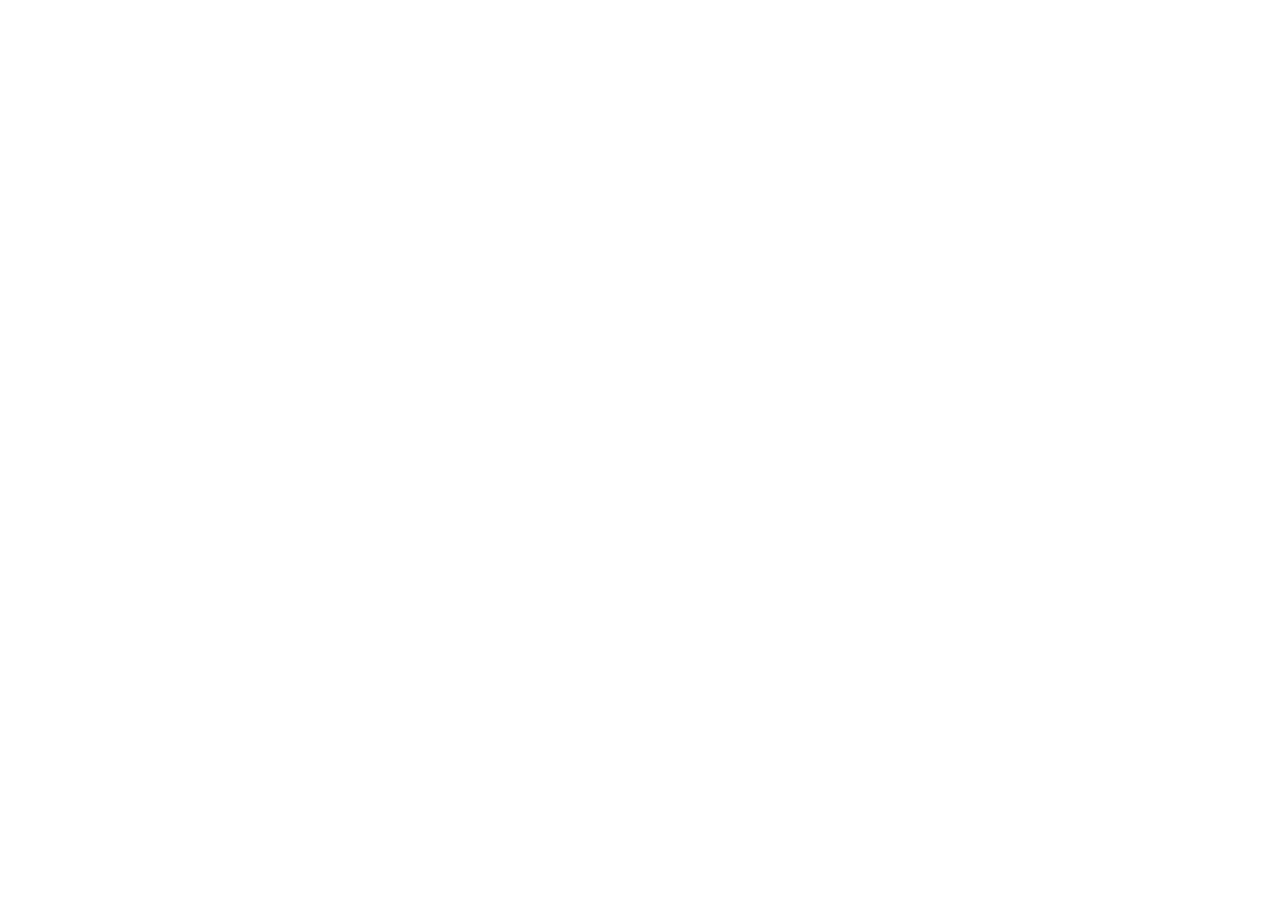
==== index.html @ 4c036886 "Initial commit: Website Jualan Makanan WarungKita" ====
<!DOCTYPE html>
<html lang="id">

<head>
  <meta charset="UTF-8" />
  <meta name="viewport" content="width=device-width, initial-scale=1.0" />
  <link rel="icon" href="https://public-frontend-cos.metadl.com/mgx/img/favicon_atoms.ico" type="image/x-icon">
  <title>WarungKita - Makanan Indonesia Lezat</title>
  <meta name="description" content="WarungKita menyajikan makanan Indonesia lezat dengan cita rasa autentik. Pesan online sekarang!" />
  <meta name="author" content="WarungKita" />
  <meta name="keywords" content="makanan indonesia, nasi goreng, mie goreng, warung makan, pesan makanan online" />

  <meta property="og:title" content="WarungKita - Makanan Indonesia Lezat" />
  <meta property="og:description" content="Menyajikan makanan Indonesia lezat dengan cita rasa autentik" />
  <meta property="og:type" content="website" />

  <link rel="preconnect" href="https://fonts.googleapis.com">
  <link rel="preconnect" href="https://fonts.gstatic.com" crossorigin>
  <link href="https://fonts.googleapis.com/css2?family=Poppins:wght@400;500;600;700&family=Inter:wght@400;500&display=swap" rel="stylesheet">
</head>

<body>
  <div id="root"></div>
  <script type="module" src="/src/main.tsx"></script>
</body>

</html>
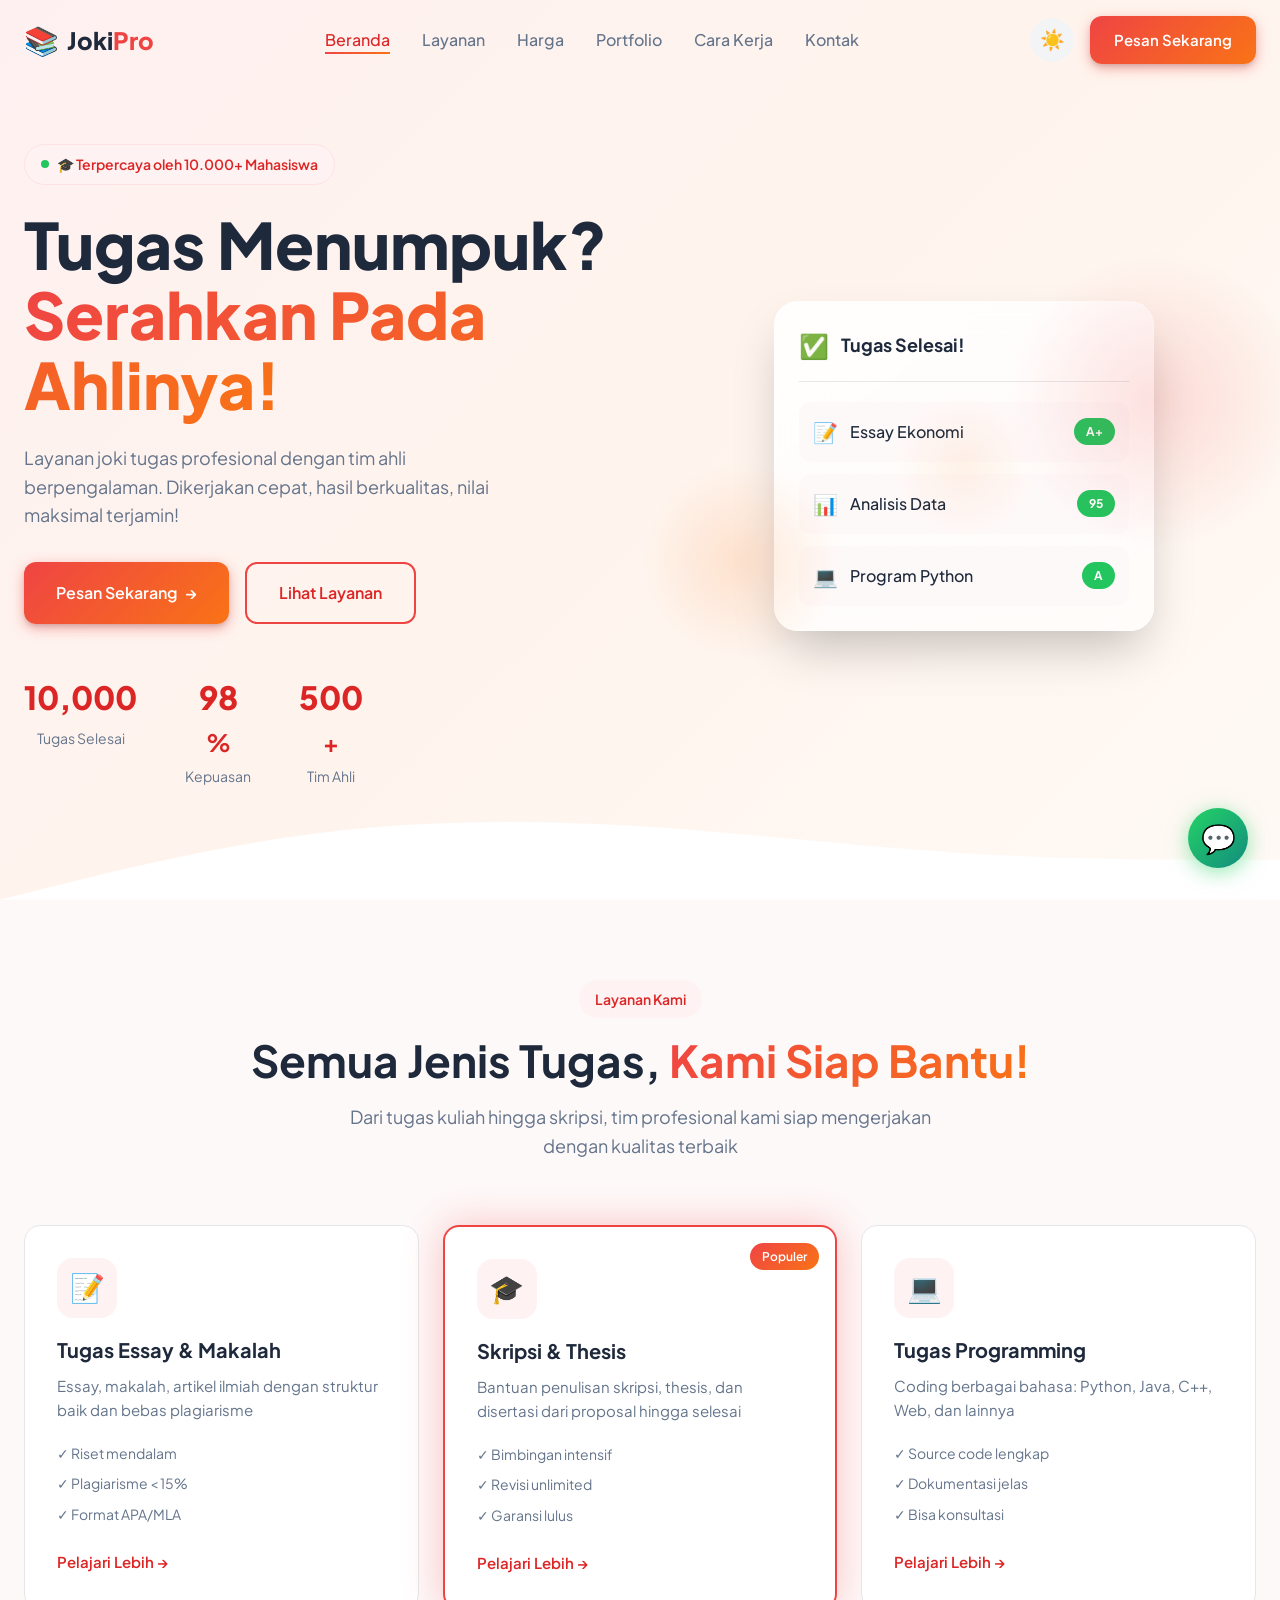
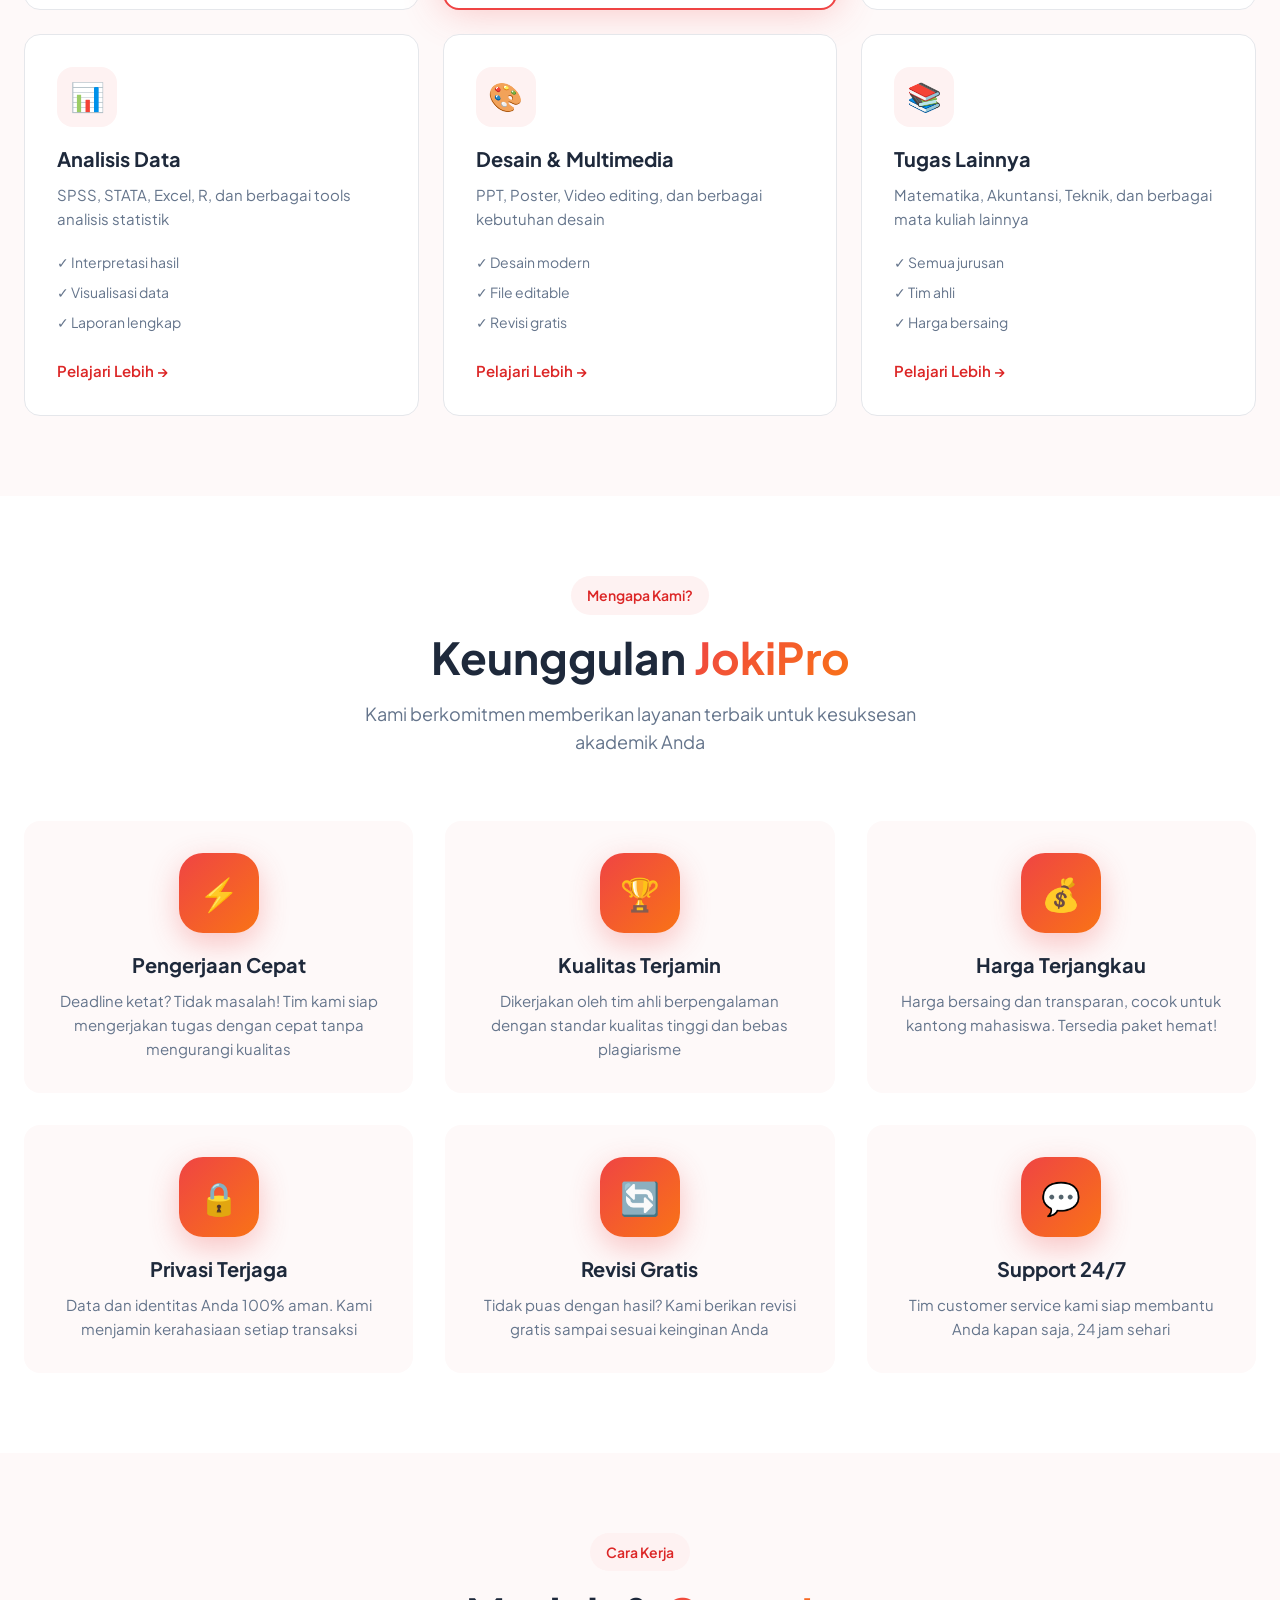
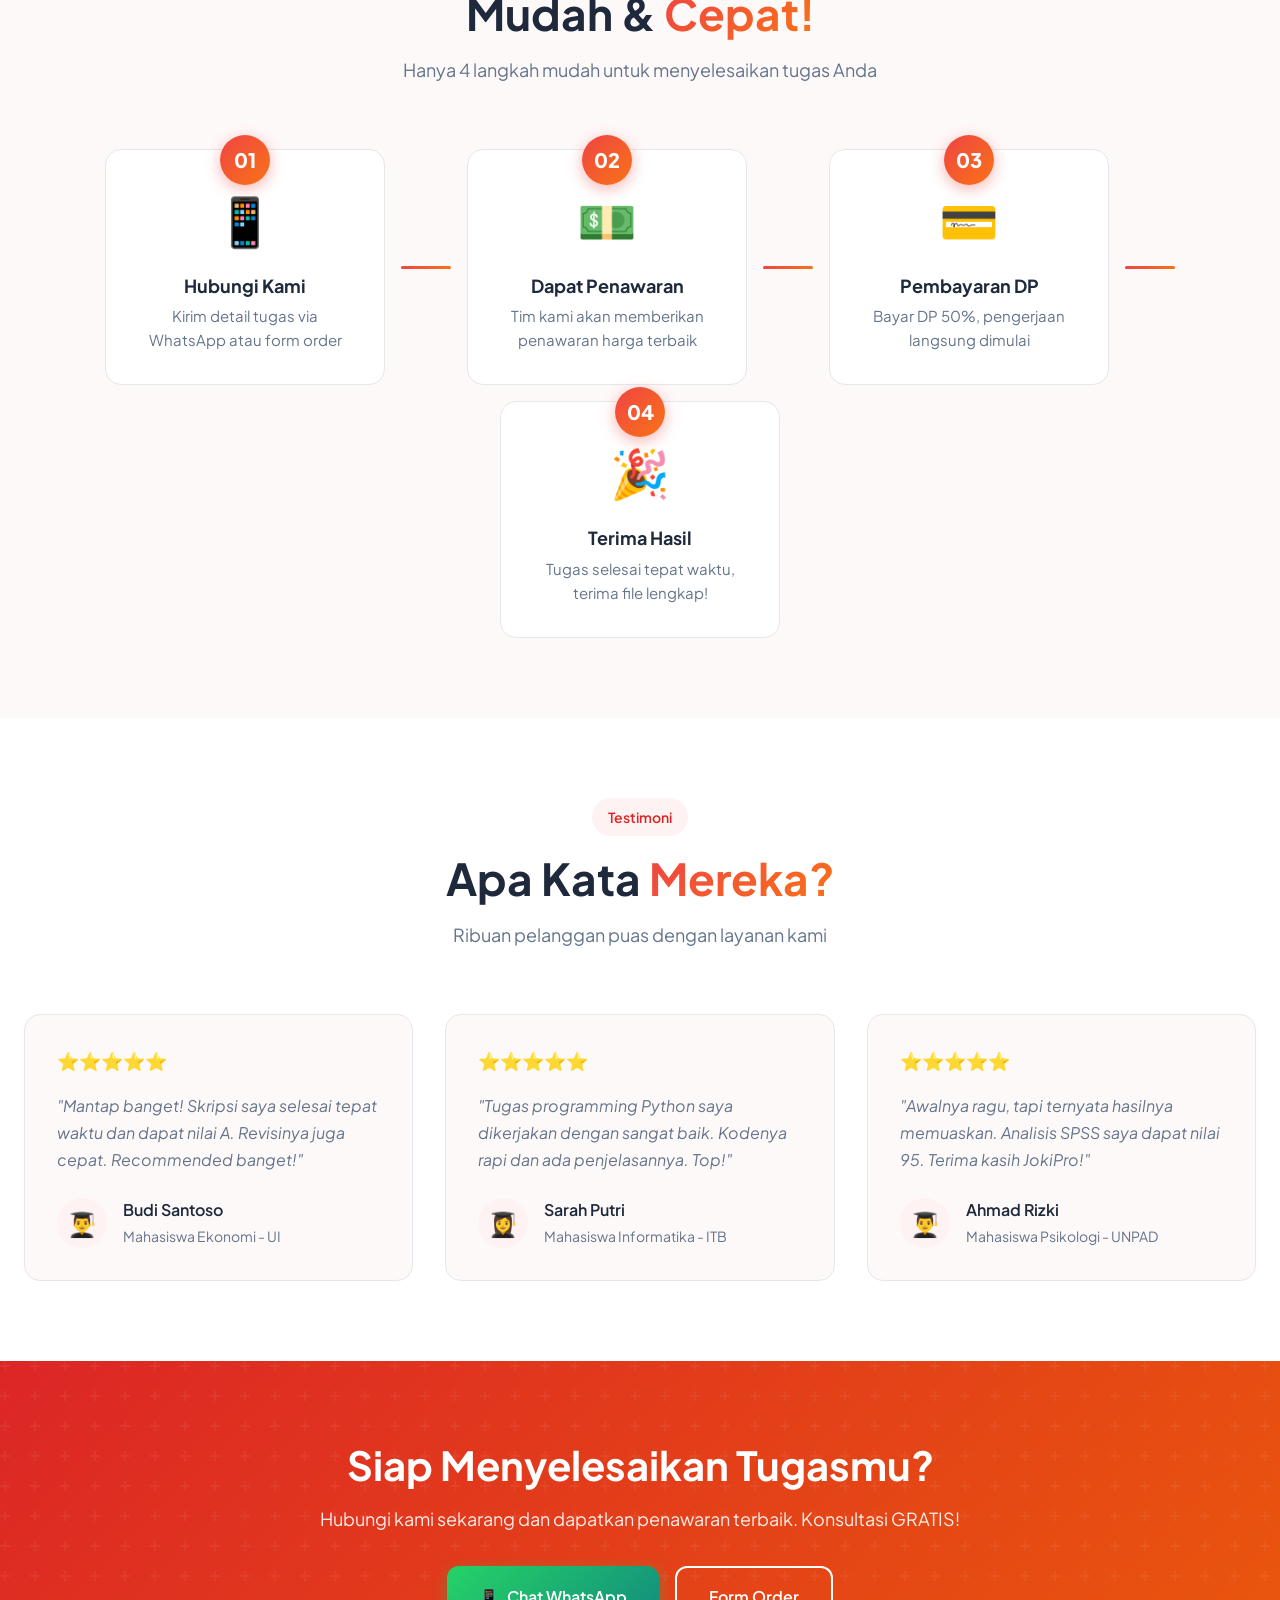
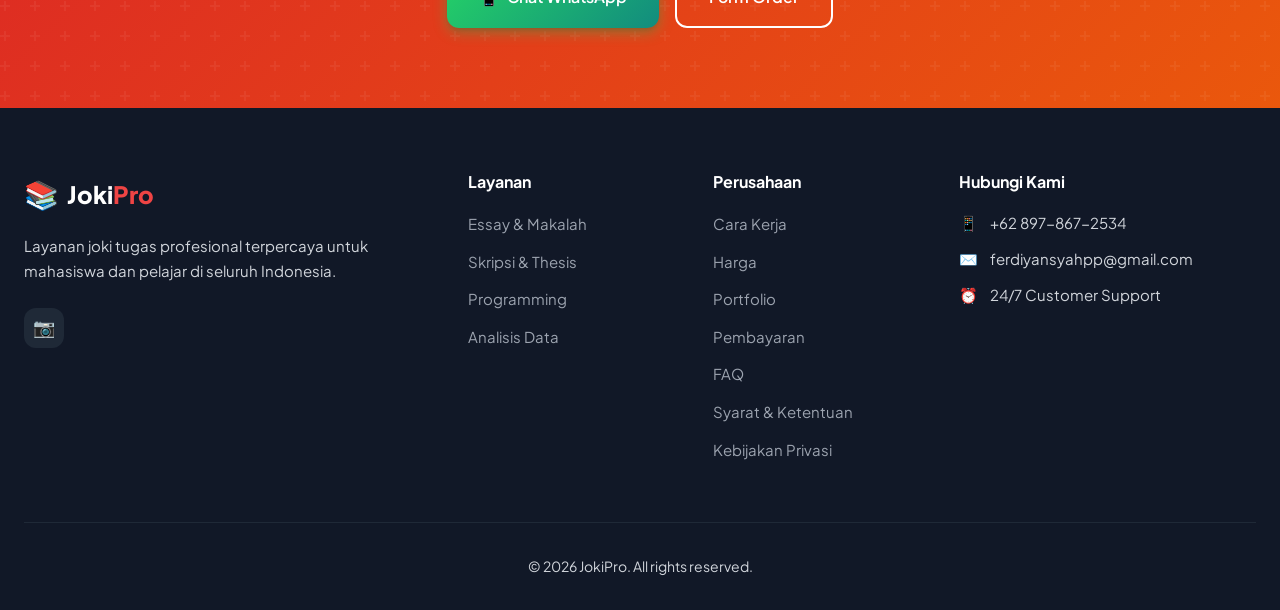
==== commit 9926b141: "fix: perbaikan CSS, portfolio HD, aksesibilitas, SEO, dan konsistensi navbar" ====
--- a/index.html
+++ b/index.html
@@ -2,26 +2,476 @@
 <html lang="id">
 
 <head>
-  <meta charset="UTF-8" />
-  <meta name="viewport" content="width=device-width, initial-scale=1.0" />
-  <link rel="icon" href="https://public-frontend-cos.metadl.com/mgx/img/favicon_atoms.ico" type="image/x-icon">
-  <title>WarungKita - Makanan Indonesia Lezat</title>
-  <meta name="description" content="WarungKita menyajikan makanan Indonesia lezat dengan cita rasa autentik. Pesan online sekarang!" />
-  <meta name="author" content="WarungKita" />
-  <meta name="keywords" content="makanan indonesia, nasi goreng, mie goreng, warung makan, pesan makanan online" />
-
-  <meta property="og:title" content="WarungKita - Makanan Indonesia Lezat" />
-  <meta property="og:description" content="Menyajikan makanan Indonesia lezat dengan cita rasa autentik" />
-  <meta property="og:type" content="website" />
-
-  <link rel="preconnect" href="https://fonts.googleapis.com">
-  <link rel="preconnect" href="https://fonts.gstatic.com" crossorigin>
-  <link href="https://fonts.googleapis.com/css2?family=Poppins:wght@400;500;600;700&family=Inter:wght@400;500&display=swap" rel="stylesheet">
+    <meta charset="UTF-8">
+    <meta name="viewport" content="width=device-width, initial-scale=1.0">
+    <meta name="description"
+        content="JokiPro - Layanan Joki Tugas Profesional untuk Mahasiswa dan Pelajar. Tugas Selesai, Nilai Maksimal!">
+    <meta name="keywords" content="joki tugas, jasa tugas, bantuan tugas, tugas kuliah, tugas sekolah">
+    <meta property="og:type" content="website">
+    <meta property="og:title" content="JokiPro - Jasa Joki Tugas Profesional #1 Indonesia">
+    <meta property="og:description" content="JokiPro - Layanan Joki Tugas Profesional untuk Mahasiswa dan Pelajar. Tugas Selesai, Nilai Maksimal!">
+    <meta property="og:image" content="assets/og-image.png">
+    <meta property="og:url" content="index.html">
+    <meta name="twitter:card" content="summary_large_image">
+    <meta name="twitter:title" content="JokiPro - Jasa Joki Tugas Profesional #1 Indonesia">
+    <meta name="twitter:description" content="JokiPro - Layanan Joki Tugas Profesional untuk Mahasiswa dan Pelajar. Tugas Selesai, Nilai Maksimal!">
+    <meta name="twitter:image" content="assets/og-image.png">
+    <title>JokiPro - Jasa Joki Tugas Profesional #1 Indonesia</title>
+    <link rel="icon" type="image/svg+xml" href="assets/favicon.svg">
+    <link rel="preconnect" href="https://fonts.googleapis.com">
+    <link rel="preconnect" href="https://fonts.gstatic.com" crossorigin>
+    <link href="https://fonts.googleapis.com/css2?family=Plus+Jakarta+Sans:wght@300;400;500;600;700;800&display=swap"
+        rel="stylesheet">
+    <link rel="stylesheet" href="css/style.css">
+    <link rel="stylesheet" href="css/additional.css">
 </head>
 
 <body>
-  <div id="root"></div>
-  <script type="module" src="/src/main.tsx"></script>
+    <a href="#main-content" class="skip-to-content">Langsung ke konten utama</a>
+
+    <!-- Navbar -->
+    <nav class="navbar" id="navbar">
+        <div class="container">
+            <a href="index.html" class="logo">
+                <span class="logo-icon">📚</span>
+                <span class="logo-text">Joki<span class="highlight">Pro</span></span>
+            </a>
+            <ul class="nav-links" id="navLinks">
+                <li><a href="index.html" class="active">Beranda</a></li>
+                <li><a href="layanan.html">Layanan</a></li>
+                <li><a href="harga.html">Harga</a></li>
+                <li><a href="portfolio.html">Portfolio</a></li>
+                <li><a href="cara-kerja.html">Cara Kerja</a></li>
+                <li><a href="kontak.html">Kontak</a></li>
+            </ul>
+            <div class="nav-actions">
+                <button class="theme-toggle" id="themeToggle" aria-label="Toggle Theme">
+                    <span class="sun-icon">☀️</span>
+                    <span class="moon-icon">🌙</span>
+                </button>
+                <a href="kontak.html" class="btn btn-primary">Pesan Sekarang</a>
+                <button class="hamburger" id="hamburger" aria-label="Menu">
+                    <span></span>
+                    <span></span>
+                    <span></span>
+                </button>
+            </div>
+        </div>
+    </nav>
+
+    <!-- Hero Section -->
+    <section class="hero" id="main-content">
+        <div class="hero-bg">
+            <div class="hero-gradient"></div>
+        </div>
+        <div class="container">
+            <div class="hero-content">
+                <div class="hero-badge">
+                    <span class="pulse"></span>
+                    🎓 Terpercaya oleh 10.000+ Mahasiswa
+                </div>
+                <h1 class="hero-title">
+                    Tugas Menumpuk?<br>
+                    <span class="gradient-text">Serahkan Pada Ahlinya!</span>
+                </h1>
+                <p class="hero-subtitle">
+                    Layanan joki tugas profesional dengan tim ahli berpengalaman.
+                    Dikerjakan cepat, hasil berkualitas, nilai maksimal terjamin!
+                </p>
+                <div class="hero-cta">
+                    <a href="kontak.html" class="btn btn-primary btn-lg">
+                        <span>Pesan Sekarang</span>
+                        <span class="btn-arrow">→</span>
+                    </a>
+                    <a href="layanan.html" class="btn btn-outline btn-lg">
+                        Lihat Layanan
+                    </a>
+                </div>
+                <div class="hero-stats">
+                    <div class="stat-item">
+                        <span class="stat-number" data-count="10000">0</span>
+                        <span class="stat-label">Tugas Selesai</span>
+                    </div>
+                    <div class="stat-item">
+                        <span class="stat-number" data-count="98">0</span>
+                        <span class="stat-suffix">%</span>
+                        <span class="stat-label">Kepuasan</span>
+                    </div>
+                    <div class="stat-item">
+                        <span class="stat-number" data-count="500">0</span>
+                        <span class="stat-suffix">+</span>
+                        <span class="stat-label">Tim Ahli</span>
+                    </div>
+                </div>
+            </div>
+            <div class="hero-image">
+                <div class="hero-card floating">
+                    <div class="card-header">
+                        <span class="card-icon">✅</span>
+                        <span class="card-title">Tugas Selesai!</span>
+                    </div>
+                    <div class="card-body">
+                        <div class="card-item">
+                            <span class="item-icon">📝</span>
+                            <span class="item-text">Essay Ekonomi</span>
+                            <span class="item-badge success">A+</span>
+                        </div>
+                        <div class="card-item">
+                            <span class="item-icon">📊</span>
+                            <span class="item-text">Analisis Data</span>
+                            <span class="item-badge success">95</span>
+                        </div>
+                        <div class="card-item">
+                            <span class="item-icon">💻</span>
+                            <span class="item-text">Program Python</span>
+                            <span class="item-badge success">A</span>
+                        </div>
+                    </div>
+                </div>
+                <div class="hero-decoration">
+                    <div class="deco-circle deco-1"></div>
+                    <div class="deco-circle deco-2"></div>
+                    <div class="deco-circle deco-3"></div>
+                </div>
+            </div>
+        </div>
+        <div class="hero-wave">
+            <svg viewBox="0 0 1440 120" fill="none" xmlns="http://www.w3.org/2000/svg">
+                <path
+                    d="M0 120L60 105C120 90 240 60 360 45C480 30 600 30 720 37.5C840 45 960 60 1080 67.5C1200 75 1320 75 1380 75L1440 75V120H1380C1320 120 1200 120 1080 120C960 120 840 120 720 120C600 120 480 120 360 120C240 120 120 120 60 120H0Z"
+                    fill="currentColor" />
+            </svg>
+        </div>
+    </section>
+
+    <!-- Services Section -->
+    <section class="services" id="services">
+        <div class="container">
+            <div class="section-header">
+                <span class="section-badge">Layanan Kami</span>
+                <h2 class="section-title">Semua Jenis Tugas, <span class="gradient-text">Kami Siap Bantu!</span></h2>
+                <p class="section-subtitle">Dari tugas kuliah hingga skripsi, tim profesional kami siap mengerjakan
+                    dengan kualitas terbaik</p>
+            </div>
+            <div class="services-grid">
+                <div class="service-card">
+                    <div class="service-icon"><span>📝</span></div>
+                    <h3 class="service-title">Tugas Essay & Makalah</h3>
+                    <p class="service-desc">Essay, makalah, artikel ilmiah dengan struktur baik dan bebas plagiarisme
+                    </p>
+                    <ul class="service-features">
+                        <li>✓ Riset mendalam</li>
+                        <li>✓ Plagiarisme < 15%</li>
+                        <li>✓ Format APA/MLA</li>
+                    </ul>
+                    <a href="layanan.html" class="service-link">Pelajari Lebih →</a>
+                </div>
+                <div class="service-card featured">
+                    <div class="featured-badge">Populer</div>
+                    <div class="service-icon"><span>🎓</span></div>
+                    <h3 class="service-title">Skripsi & Thesis</h3>
+                    <p class="service-desc">Bantuan penulisan skripsi, thesis, dan disertasi dari proposal hingga
+                        selesai</p>
+                    <ul class="service-features">
+                        <li>✓ Bimbingan intensif</li>
+                        <li>✓ Revisi unlimited</li>
+                        <li>✓ Garansi lulus</li>
+                    </ul>
+                    <a href="layanan.html" class="service-link">Pelajari Lebih →</a>
+                </div>
+                <div class="service-card">
+                    <div class="service-icon"><span>💻</span></div>
+                    <h3 class="service-title">Tugas Programming</h3>
+                    <p class="service-desc">Coding berbagai bahasa: Python, Java, C++, Web, dan lainnya</p>
+                    <ul class="service-features">
+                        <li>✓ Source code lengkap</li>
+                        <li>✓ Dokumentasi jelas</li>
+                        <li>✓ Bisa konsultasi</li>
+                    </ul>
+                    <a href="layanan.html" class="service-link">Pelajari Lebih →</a>
+                </div>
+                <div class="service-card">
+                    <div class="service-icon"><span>📊</span></div>
+                    <h3 class="service-title">Analisis Data</h3>
+                    <p class="service-desc">SPSS, STATA, Excel, R, dan berbagai tools analisis statistik</p>
+                    <ul class="service-features">
+                        <li>✓ Interpretasi hasil</li>
+                        <li>✓ Visualisasi data</li>
+                        <li>✓ Laporan lengkap</li>
+                    </ul>
+                    <a href="layanan.html" class="service-link">Pelajari Lebih →</a>
+                </div>
+                <div class="service-card">
+                    <div class="service-icon"><span>🎨</span></div>
+                    <h3 class="service-title">Desain & Multimedia</h3>
+                    <p class="service-desc">PPT, Poster, Video editing, dan berbagai kebutuhan desain</p>
+                    <ul class="service-features">
+                        <li>✓ Desain modern</li>
+                        <li>✓ File editable</li>
+                        <li>✓ Revisi gratis</li>
+                    </ul>
+                    <a href="layanan.html" class="service-link">Pelajari Lebih →</a>
+                </div>
+                <div class="service-card">
+                    <div class="service-icon"><span>📚</span></div>
+                    <h3 class="service-title">Tugas Lainnya</h3>
+                    <p class="service-desc">Matematika, Akuntansi, Teknik, dan berbagai mata kuliah lainnya</p>
+                    <ul class="service-features">
+                        <li>✓ Semua jurusan</li>
+                        <li>✓ Tim ahli</li>
+                        <li>✓ Harga bersaing</li>
+                    </ul>
+                    <a href="layanan.html" class="service-link">Pelajari Lebih →</a>
+                </div>
+            </div>
+        </div>
+    </section>
+
+    <!-- Why Choose Us -->
+    <section class="why-us">
+        <div class="container">
+            <div class="section-header">
+                <span class="section-badge">Mengapa Kami?</span>
+                <h2 class="section-title">Keunggulan <span class="gradient-text">JokiPro</span></h2>
+                <p class="section-subtitle">Kami berkomitmen memberikan layanan terbaik untuk kesuksesan akademik Anda
+                </p>
+            </div>
+            <div class="why-grid">
+                <div class="why-card">
+                    <div class="why-icon"><span>⚡</span></div>
+                    <h3>Pengerjaan Cepat</h3>
+                    <p>Deadline ketat? Tidak masalah! Tim kami siap mengerjakan tugas dengan cepat tanpa mengurangi
+                        kualitas</p>
+                </div>
+                <div class="why-card">
+                    <div class="why-icon"><span>🏆</span></div>
+                    <h3>Kualitas Terjamin</h3>
+                    <p>Dikerjakan oleh tim ahli berpengalaman dengan standar kualitas tinggi dan bebas plagiarisme</p>
+                </div>
+                <div class="why-card">
+                    <div class="why-icon"><span>💰</span></div>
+                    <h3>Harga Terjangkau</h3>
+                    <p>Harga bersaing dan transparan, cocok untuk kantong mahasiswa. Tersedia paket hemat!</p>
+                </div>
+                <div class="why-card">
+                    <div class="why-icon"><span>🔒</span></div>
+                    <h3>Privasi Terjaga</h3>
+                    <p>Data dan identitas Anda 100% aman. Kami menjamin kerahasiaan setiap transaksi</p>
+                </div>
+                <div class="why-card">
+                    <div class="why-icon"><span>🔄</span></div>
+                    <h3>Revisi Gratis</h3>
+                    <p>Tidak puas dengan hasil? Kami berikan revisi gratis sampai sesuai keinginan Anda</p>
+                </div>
+                <div class="why-card">
+                    <div class="why-icon"><span>💬</span></div>
+                    <h3>Support 24/7</h3>
+                    <p>Tim customer service kami siap membantu Anda kapan saja, 24 jam sehari</p>
+                </div>
+            </div>
+        </div>
+    </section>
+
+    <!-- How It Works -->
+    <section class="how-it-works">
+        <div class="container">
+            <div class="section-header">
+                <span class="section-badge">Cara Kerja</span>
+                <h2 class="section-title">Mudah & <span class="gradient-text">Cepat!</span></h2>
+                <p class="section-subtitle">Hanya 4 langkah mudah untuk menyelesaikan tugas Anda</p>
+            </div>
+            <div class="steps-container">
+                <div class="step-card">
+                    <div class="step-number">01</div>
+                    <div class="step-icon">📱</div>
+                    <div class="step-content">
+                        <h3>Hubungi Kami</h3>
+                        <p>Kirim detail tugas via WhatsApp atau form order</p>
+                    </div>
+                </div>
+                <div class="step-connector"></div>
+                <div class="step-card">
+                    <div class="step-number">02</div>
+                    <div class="step-icon">💵</div>
+                    <div class="step-content">
+                        <h3>Dapat Penawaran</h3>
+                        <p>Tim kami akan memberikan penawaran harga terbaik</p>
+                    </div>
+                </div>
+                <div class="step-connector"></div>
+                <div class="step-card">
+                    <div class="step-number">03</div>
+                    <div class="step-icon">💳</div>
+                    <div class="step-content">
+                        <h3>Pembayaran DP</h3>
+                        <p>Bayar DP 50%, pengerjaan langsung dimulai</p>
+                    </div>
+                </div>
+                <div class="step-connector"></div>
+                <div class="step-card">
+                    <div class="step-number">04</div>
+                    <div class="step-icon">🎉</div>
+                    <div class="step-content">
+                        <h3>Terima Hasil</h3>
+                        <p>Tugas selesai tepat waktu, terima file lengkap!</p>
+                    </div>
+                </div>
+            </div>
+        </div>
+    </section>
+
+    <!-- Testimonials -->
+    <section class="testimonials">
+        <div class="container">
+            <div class="section-header">
+                <span class="section-badge">Testimoni</span>
+                <h2 class="section-title">Apa Kata <span class="gradient-text">Mereka?</span></h2>
+                <p class="section-subtitle">Ribuan pelanggan puas dengan layanan kami</p>
+            </div>
+            <div class="testimonials-slider">
+                <div class="testimonial-card">
+                    <div class="testimonial-rating">⭐⭐⭐⭐⭐</div>
+                    <p class="testimonial-text">"Mantap banget! Skripsi saya selesai tepat waktu dan dapat nilai A.
+                        Revisinya juga cepat. Recommended banget!"</p>
+                    <div class="testimonial-author">
+                        <div class="author-avatar">👨‍🎓</div>
+                        <div class="author-info">
+                            <span class="author-name">Budi Santoso</span>
+                            <span class="author-title">Mahasiswa Ekonomi - UI</span>
+                        </div>
+                    </div>
+                </div>
+                <div class="testimonial-card">
+                    <div class="testimonial-rating">⭐⭐⭐⭐⭐</div>
+                    <p class="testimonial-text">"Tugas programming Python saya dikerjakan dengan sangat baik. Kodenya
+                        rapi dan ada penjelasannya. Top!"</p>
+                    <div class="testimonial-author">
+                        <div class="author-avatar">👩‍🎓</div>
+                        <div class="author-info">
+                            <span class="author-name">Sarah Putri</span>
+                            <span class="author-title">Mahasiswa Informatika - ITB</span>
+                        </div>
+                    </div>
+                </div>
+                <div class="testimonial-card">
+                    <div class="testimonial-rating">⭐⭐⭐⭐⭐</div>
+                    <p class="testimonial-text">"Awalnya ragu, tapi ternyata hasilnya memuaskan. Analisis SPSS saya
+                        dapat nilai 95. Terima kasih JokiPro!"</p>
+                    <div class="testimonial-author">
+                        <div class="author-avatar">👨‍🎓</div>
+                        <div class="author-info">
+                            <span class="author-name">Ahmad Rizki</span>
+                            <span class="author-title">Mahasiswa Psikologi - UNPAD</span>
+                        </div>
+                    </div>
+                </div>
+            </div>
+        </div>
+    </section>
+
+    <!-- CTA Section -->
+    <section class="cta-section">
+        <div class="container">
+            <div class="cta-content">
+                <h2>Siap Menyelesaikan Tugasmu?</h2>
+                <p>Hubungi kami sekarang dan dapatkan penawaran terbaik. Konsultasi GRATIS!</p>
+                <div class="cta-buttons">
+                    <a href="https://wa.me/628978672534" class="btn btn-whatsapp btn-lg" target="_blank">
+                        <span class="wa-icon">📱</span> Chat WhatsApp
+                    </a>
+                    <a href="kontak.html" class="btn btn-outline-white btn-lg">Form Order</a>
+                </div>
+            </div>
+        </div>
+    </section>
+
+    <!-- Footer -->
+    <footer class="footer">
+        <div class="container">
+            <div class="footer-grid">
+                <div class="footer-brand">
+                    <a href="index.html" class="logo">
+                        <span class="logo-icon">📚</span>
+                        <span class="logo-text">Joki<span class="highlight">Pro</span></span>
+                    </a>
+                    <p>Layanan joki tugas profesional terpercaya untuk mahasiswa dan pelajar di seluruh Indonesia.</p>
+                    <div class="social-links">
+                        <a href="https://instagram.com/ferdiyansyah_66" class="social-link" aria-label="Instagram"
+                            target="_blank">📷</a>
+                    </div>
+                </div>
+                <div class="footer-links">
+                    <h4>Layanan</h4>
+                    <ul>
+                        <li><a href="layanan.html">Essay & Makalah</a></li>
+                        <li><a href="layanan.html">Skripsi & Thesis</a></li>
+                        <li><a href="layanan.html">Programming</a></li>
+                        <li><a href="layanan.html">Analisis Data</a></li>
+                    </ul>
+                </div>
+                <div class="footer-links">
+                    <h4>Perusahaan</h4>
+                    <ul>
+                        <li><a href="cara-kerja.html">Cara Kerja</a></li>
+                        <li><a href="harga.html">Harga</a></li>
+                        <li><a href="portfolio.html">Portfolio</a></li>
+                        <li><a href="pembayaran.html">Pembayaran</a></li>
+                        <li><a href="#" onclick="showModal('faq'); return false;">FAQ</a></li>
+                        <li><a href="#" onclick="showModal('terms'); return false;">Syarat & Ketentuan</a></li>
+                        <li><a href="#" onclick="showModal('privacy'); return false;">Kebijakan Privasi</a></li>
+                    </ul>
+                </div>
+                <div class="footer-contact">
+                    <h4>Hubungi Kami</h4>
+                    <ul>
+                        <li><span>📱</span> +62 897-867-2534</li>
+                        <li><span>✉️</span> ferdiyansyahpp@gmail.com</li>
+                        <li><span>⏰</span> 24/7 Customer Support</li>
+                    </ul>
+                </div>
+            </div>
+            <div class="footer-bottom">
+                <p>&copy; 2026 JokiPro. All rights reserved.</p>
+            </div>
+        </div>
+    </footer>
+
+    <!-- Modal Container -->
+    <div class="modal-overlay" id="modalOverlay">
+        <div class="modal-content" id="modalContent">
+            <button class="modal-close" id="modalClose">&times;</button>
+            <div class="modal-body" id="modalBody"></div>
+        </div>
+    </div>
+
+    <!-- Floating WhatsApp Button -->
+    <a href="https://wa.me/628978672534" class="floating-wa" target="_blank" aria-label="Chat WhatsApp">
+        <span>💬</span>
+    </a>
+
+    <script src="js/main.js"></script>
+    <script>
+        // Mobile menu overlay
+        (function() {
+            const hamburger = document.getElementById('hamburger');
+            const navLinks = document.getElementById('navLinks');
+            const overlay = document.getElementById('navOverlay');
+            if (hamburger && navLinks && overlay) {
+                hamburger.addEventListener('click', function() {
+                    const isOpen = navLinks.classList.contains('active');
+                    overlay.classList.toggle('active', !isOpen);
+                });
+                overlay.addEventListener('click', function() {
+                    navLinks.classList.remove('active');
+                    hamburger.classList.remove('active');
+                    overlay.classList.remove('active');
+                    document.body.style.overflow = '';
+                });
+            }
+        })();
+    </script>
+
+    <div class="nav-overlay" id="navOverlay"></div>
 </body>
 
 </html>
--- a/css/style.css
+++ b/css/style.css
@@ -0,0 +1,904 @@
+/* ============================================
+   JokiPro - Modern CSS Stylesheet
+   ============================================ */
+
+/* CSS Variables */
+:root {
+    /* ============================
+       Colors - Primary (Red)
+       ============================ */
+    --primary-50: #fef2f2;
+    --primary-100: #fee2e2;
+    --primary-200: #fecaca;
+    --primary-300: #fca5a5;
+    --primary-400: #f87171;
+    --primary-500: #ef4444;
+    --primary-600: #dc2626;
+    --primary-700: #b91c1c;
+    --primary-800: #991b1b;
+    --primary-900: #7f1d1d;
+
+    /* Colors - Secondary (Orange) */
+    --secondary-500: #f97316;
+    --secondary-600: #ea580c;
+
+    /* Colors - Accent (Amber) */
+    --accent-500: #f59e0b;
+    --accent-600: #d97706;
+
+    /* Colors - Success (Green) */
+    --success-500: #22c55e;
+    --success-600: #16a34a;
+
+    /* Colors - Warning */
+    --warning-500: #f59e0b;
+
+    /* Colors - Error */
+    --error-500: #ef4444;
+
+    /* Colors - Neutral */
+    --gray-50: #f9fafb;
+    --gray-100: #f3f4f6;
+    --gray-200: #e5e7eb;
+    --gray-300: #d1d5db;
+    --gray-400: #9ca3af;
+    --gray-500: #6b7280;
+    --gray-600: #4b5563;
+    --gray-700: #374151;
+    --gray-800: #1f2937;
+    --gray-900: #111827;
+
+    /* Background & Surface */
+    --bg-primary: #ffffff;
+    --bg-secondary: #fef9f9;
+    --bg-tertiary: #fef2f2;
+    --surface-glass: rgba(255, 255, 255, 0.8);
+
+    /* Text */
+    --text-primary: #1e293b;
+    --text-secondary: #64748b;
+    --text-muted: #94a3b8;
+
+    /* Gradients */
+    --gradient-primary: linear-gradient(135deg, #ef4444 0%, #f97316 100%);
+    --gradient-hero: linear-gradient(135deg, #dc2626 0%, #ea580c 100%);
+    --gradient-card: linear-gradient(145deg, rgba(255, 255, 255, 0.9) 0%, rgba(255, 255, 255, 0.6) 100%);
+
+    /* Shadows */
+    --shadow-sm: 0 1px 2px 0 rgb(0 0 0 / 0.05);
+    --shadow-md: 0 4px 6px -1px rgb(0 0 0 / 0.1), 0 2px 4px -2px rgb(0 0 0 / 0.1);
+    --shadow-lg: 0 10px 15px -3px rgb(0 0 0 / 0.1), 0 4px 6px -4px rgb(0 0 0 / 0.1);
+    --shadow-xl: 0 20px 25px -5px rgb(0 0 0 / 0.1), 0 8px 10px -6px rgb(0 0 0 / 0.1);
+    --shadow-2xl: 0 25px 50px -12px rgb(0 0 0 / 0.25);
+    --shadow-glow: 0 0 40px rgba(239, 68, 68, 0.3);
+
+    /* Border Radius */
+    --radius-sm: 0.375rem;
+    --radius-md: 0.5rem;
+    --radius-lg: 0.75rem;
+    --radius-xl: 1rem;
+    --radius-2xl: 1.5rem;
+    --radius-full: 9999px;
+
+    /* Transitions */
+    --transition-fast: 150ms ease;
+    --transition-base: 250ms ease;
+    --transition-slow: 350ms ease;
+
+    /* Font */
+    --font-family: 'Plus Jakarta Sans', -apple-system, BlinkMacSystemFont, 'Segoe UI', sans-serif;
+
+    /* Glass & Legacy Shortcuts (for pages that use these) */
+    --glass-bg: var(--surface-glass);
+    --glass-border: var(--gray-200);
+    --primary: var(--primary-500);
+    --secondary: var(--secondary-500);
+}
+
+/* Dark mode overrides for glass shortcuts */
+[data-theme="dark"] {
+    --glass-border: rgba(255, 255, 255, 0.1);
+}
+
+/* Dark Mode Variables */
+[data-theme="dark"] {
+    --bg-primary: #0f0f12;
+    --bg-secondary: #1a1617;
+    --bg-tertiary: #2a1f20;
+    --surface-glass: rgba(26, 22, 23, 0.8);
+
+    --text-primary: #f1f5f9;
+    --text-secondary: #94a3b8;
+    --text-muted: #64748b;
+
+    --gray-50: #1a1617;
+    --gray-100: #2a1f20;
+    --gray-200: #3d2a2b;
+
+    --gradient-card: linear-gradient(145deg, rgba(26, 22, 23, 0.9) 0%, rgba(26, 22, 23, 0.6) 100%);
+}
+
+/* Reset & Base */
+*,
+*::before,
+*::after {
+    box-sizing: border-box;
+    margin: 0;
+    padding: 0;
+}
+
+html {
+    scroll-behavior: smooth;
+}
+
+body {
+    font-family: var(--font-family);
+    background-color: var(--bg-primary);
+    color: var(--text-primary);
+    line-height: 1.6;
+    overflow-x: hidden;
+    transition: background-color var(--transition-base), color var(--transition-base);
+}
+
+/* Skip to Content */
+.skip-to-content {
+    position: fixed;
+    top: -100%;
+    left: 1rem;
+    z-index: 10000;
+    padding: 0.75rem 1.5rem;
+    background: var(--primary-600);
+    color: white;
+    font-weight: 600;
+    border-radius: var(--radius-lg);
+    transition: top var(--transition-base);
+}
+
+.skip-to-content:focus {
+    top: 1rem;
+}
+
+/* Focus Indicators */
+:focus-visible {
+    outline: 2px solid var(--primary-500);
+    outline-offset: 2px;
+    border-radius: var(--radius-sm);
+}
+
+button:focus-visible,
+a:focus-visible,
+input:focus-visible,
+select:focus-visible,
+textarea:focus-visible {
+    outline: 2px solid var(--primary-500);
+    outline-offset: 2px;
+}
+
+/* Mobile Menu Overlay */
+.nav-overlay {
+    position: fixed;
+    inset: 0;
+    background: rgba(0, 0, 0, 0.5);
+    z-index: 999;
+    opacity: 0;
+    visibility: hidden;
+    transition: all var(--transition-base);
+    backdrop-filter: blur(2px);
+}
+
+.nav-overlay.active {
+    opacity: 1;
+    visibility: visible;
+}
+
+@media (max-width: 768px) {
+    .nav-links {
+        z-index: 1001;
+    }
+}
+
+a {
+    text-decoration: none;
+    color: inherit;
+    transition: color var(--transition-fast);
+}
+
+ul {
+    list-style: none;
+}
+
+img {
+    max-width: 100%;
+    height: auto;
+}
+
+/* Container */
+.container {
+    width: 100%;
+    max-width: 1280px;
+    margin: 0 auto;
+    padding: 0 1.5rem;
+}
+
+/* ============================================
+   Typography
+   ============================================ */
+h1,
+h2,
+h3,
+h4,
+h5,
+h6 {
+    font-weight: 700;
+    line-height: 1.2;
+    color: var(--text-primary);
+}
+
+.gradient-text {
+    background: var(--gradient-primary);
+    -webkit-background-clip: text;
+    -webkit-text-fill-color: transparent;
+    background-clip: text;
+}
+
+/* ============================================
+   Buttons
+   ============================================ */
+.btn {
+    display: inline-flex;
+    align-items: center;
+    justify-content: center;
+    gap: 0.5rem;
+    padding: 0.75rem 1.5rem;
+    font-size: 0.9375rem;
+    font-weight: 600;
+    border-radius: var(--radius-lg);
+    border: none;
+    cursor: pointer;
+    transition: all var(--transition-base);
+    text-decoration: none;
+}
+
+.btn-lg {
+    padding: 1rem 2rem;
+    font-size: 1rem;
+}
+
+.btn-primary {
+    background: var(--gradient-primary);
+    color: white;
+    box-shadow: var(--shadow-md), 0 4px 14px rgba(239, 68, 68, 0.4);
+}
+
+.btn-primary:hover {
+    transform: translateY(-2px);
+    box-shadow: var(--shadow-lg), 0 8px 25px rgba(239, 68, 68, 0.5);
+}
+
+.btn-outline {
+    background: transparent;
+    color: var(--primary-600);
+    border: 2px solid var(--primary-500);
+}
+
+.btn-outline:hover {
+    background: var(--primary-50);
+    transform: translateY(-2px);
+}
+
+[data-theme="dark"] .btn-outline {
+    color: var(--primary-400);
+    border-color: var(--primary-400);
+}
+
+[data-theme="dark"] .btn-outline:hover {
+    background: rgba(239, 68, 68, 0.1);
+}
+
+.btn-outline-white {
+    background: transparent;
+    color: white;
+    border: 2px solid white;
+}
+
+.btn-outline-white:hover {
+    background: white;
+    color: var(--primary-600);
+}
+
+.btn-whatsapp {
+    background: linear-gradient(135deg, #25d366 0%, #128c7e 100%);
+    color: white;
+    box-shadow: var(--shadow-md), 0 4px 14px rgba(37, 211, 102, 0.4);
+}
+
+.btn-whatsapp:hover {
+    transform: translateY(-2px);
+    box-shadow: var(--shadow-lg), 0 8px 25px rgba(37, 211, 102, 0.5);
+}
+
+.btn-arrow {
+    transition: transform var(--transition-fast);
+}
+
+.btn:hover .btn-arrow {
+    transform: translateX(4px);
+}
+
+/* ============================================
+   Navbar
+   ============================================ */
+.navbar {
+    position: fixed;
+    top: 0;
+    left: 0;
+    right: 0;
+    z-index: 1000;
+    padding: 1rem 0;
+    transition: all var(--transition-base);
+}
+
+.navbar.scrolled {
+    background: var(--surface-glass);
+    backdrop-filter: blur(20px);
+    -webkit-backdrop-filter: blur(20px);
+    box-shadow: var(--shadow-md);
+    padding: 0.75rem 0;
+}
+
+.navbar .container {
+    display: flex;
+    align-items: center;
+    justify-content: space-between;
+}
+
+.logo {
+    display: flex;
+    align-items: center;
+    gap: 0.5rem;
+    font-size: 1.5rem;
+    font-weight: 800;
+}
+
+.logo-icon {
+    font-size: 1.75rem;
+}
+
+.logo-text .highlight {
+    color: var(--primary-500);
+}
+
+.nav-links {
+    display: flex;
+    align-items: center;
+    gap: 2rem;
+}
+
+.nav-links a {
+    font-weight: 500;
+    color: var(--text-secondary);
+    position: relative;
+    padding: 0.25rem 0;
+}
+
+.nav-links a::after {
+    content: '';
+    position: absolute;
+    bottom: 0;
+    left: 0;
+    width: 0;
+    height: 2px;
+    background: var(--gradient-primary);
+    transition: width var(--transition-base);
+}
+
+.nav-links a:hover,
+.nav-links a.active {
+    color: var(--primary-600);
+}
+
+.nav-links a:hover::after,
+.nav-links a.active::after {
+    width: 100%;
+}
+
+.nav-actions {
+    display: flex;
+    align-items: center;
+    gap: 1rem;
+}
+
+/* Theme Toggle */
+.theme-toggle {
+    width: 44px;
+    height: 44px;
+    border-radius: var(--radius-full);
+    border: none;
+    background: var(--gray-100);
+    cursor: pointer;
+    display: flex;
+    align-items: center;
+    justify-content: center;
+    font-size: 1.25rem;
+    transition: all var(--transition-base);
+    position: relative;
+}
+
+.theme-toggle:hover {
+    background: var(--gray-200);
+    transform: rotate(15deg);
+}
+
+.sun-icon,
+.moon-icon {
+    position: absolute;
+    transition: all var(--transition-base);
+}
+
+.moon-icon {
+    opacity: 0;
+    transform: rotate(-90deg) scale(0);
+}
+
+[data-theme="dark"] .theme-toggle {
+    background: var(--gray-700);
+}
+
+[data-theme="dark"] .sun-icon {
+    opacity: 0;
+    transform: rotate(90deg) scale(0);
+}
+
+[data-theme="dark"] .moon-icon {
+    opacity: 1;
+    transform: rotate(0) scale(1);
+}
+
+/* Hamburger Menu */
+.hamburger {
+    display: none;
+    flex-direction: column;
+    gap: 5px;
+    padding: 0.5rem;
+    background: none;
+    border: none;
+    cursor: pointer;
+}
+
+.hamburger span {
+    display: block;
+    width: 25px;
+    height: 3px;
+    background: var(--text-primary);
+    border-radius: var(--radius-full);
+    transition: all var(--transition-base);
+}
+
+.hamburger.active span:nth-child(1) {
+    transform: rotate(45deg) translate(5px, 5px);
+}
+
+.hamburger.active span:nth-child(2) {
+    opacity: 0;
+}
+
+.hamburger.active span:nth-child(3) {
+    transform: rotate(-45deg) translate(7px, -7px);
+}
+
+/* ============================================
+   Hero Section
+   ============================================ */
+.hero {
+    position: relative;
+    min-height: 100vh;
+    display: flex;
+    align-items: center;
+    padding: 8rem 0 6rem;
+    overflow: hidden;
+}
+
+.hero-bg {
+    position: absolute;
+    inset: 0;
+    z-index: -1;
+}
+
+.hero-gradient {
+    position: absolute;
+    inset: 0;
+    background: linear-gradient(135deg,
+            rgba(239, 68, 68, 0.08) 0%,
+            rgba(249, 115, 22, 0.08) 50%,
+            rgba(251, 146, 60, 0.05) 100%);
+}
+
+[data-theme="dark"] .hero-gradient {
+    background: linear-gradient(135deg,
+            rgba(239, 68, 68, 0.15) 0%,
+            rgba(249, 115, 22, 0.15) 50%,
+            rgba(251, 146, 60, 0.1) 100%);
+}
+
+.hero .container {
+    display: grid;
+    grid-template-columns: 1fr 1fr;
+    gap: 4rem;
+    align-items: center;
+}
+
+.hero-badge {
+    display: inline-flex;
+    align-items: center;
+    gap: 0.5rem;
+    padding: 0.5rem 1rem;
+    background: var(--primary-50);
+    color: var(--primary-600);
+    border-radius: var(--radius-full);
+    font-size: 0.875rem;
+    font-weight: 600;
+    margin-bottom: 1.5rem;
+    border: 1px solid var(--primary-100);
+}
+
+[data-theme="dark"] .hero-badge {
+    background: rgba(239, 68, 68, 0.15);
+    border-color: rgba(239, 68, 68, 0.3);
+    color: var(--primary-400);
+}
+
+.pulse {
+    width: 8px;
+    height: 8px;
+    background: var(--success-500);
+    border-radius: 50%;
+    animation: pulse 2s infinite;
+}
+
+@keyframes pulse {
+
+    0%,
+    100% {
+        opacity: 1;
+    }
+
+    50% {
+        opacity: 0.5;
+    }
+}
+
+.hero-title {
+    font-size: clamp(2.5rem, 5vw, 4rem);
+    font-weight: 800;
+    margin-bottom: 1.5rem;
+    line-height: 1.1;
+}
+
+.hero-subtitle {
+    font-size: 1.125rem;
+    color: var(--text-secondary);
+    margin-bottom: 2rem;
+    max-width: 500px;
+}
+
+.hero-cta {
+    display: flex;
+    gap: 1rem;
+    flex-wrap: wrap;
+    margin-bottom: 3rem;
+}
+
+.hero-stats {
+    display: flex;
+    gap: 3rem;
+}
+
+.stat-item {
+    text-align: center;
+}
+
+.stat-number {
+    display: block;
+    font-size: 2rem;
+    font-weight: 800;
+    color: var(--primary-600);
+}
+
+.stat-suffix {
+    font-size: 1.5rem;
+    font-weight: 700;
+    color: var(--primary-600);
+}
+
+.stat-label {
+    display: block;
+    font-size: 0.875rem;
+    color: var(--text-secondary);
+    margin-top: 0.25rem;
+}
+
+/* Hero Image/Card */
+.hero-image {
+    position: relative;
+    display: flex;
+    justify-content: center;
+}
+
+.hero-card {
+    background: var(--gradient-card);
+    backdrop-filter: blur(20px);
+    border-radius: var(--radius-2xl);
+    padding: 1.5rem;
+    box-shadow: var(--shadow-2xl);
+    border: 1px solid rgba(255, 255, 255, 0.5);
+    width: 100%;
+    max-width: 380px;
+}
+
+[data-theme="dark"] .hero-card {
+    border-color: rgba(255, 255, 255, 0.1);
+}
+
+.floating {
+    animation: float 6s ease-in-out infinite;
+}
+
+@keyframes float {
+
+    0%,
+    100% {
+        transform: translateY(0px);
+    }
+
+    50% {
+        transform: translateY(-20px);
+    }
+}
+
+.card-header {
+    display: flex;
+    align-items: center;
+    gap: 0.75rem;
+    margin-bottom: 1.25rem;
+    padding-bottom: 1rem;
+    border-bottom: 1px solid var(--gray-200);
+}
+
+.card-icon {
+    font-size: 1.5rem;
+}
+
+.card-title {
+    font-weight: 700;
+    font-size: 1.125rem;
+}
+
+.card-item {
+    display: flex;
+    align-items: center;
+    gap: 0.75rem;
+    padding: 0.875rem;
+    background: var(--bg-secondary);
+    border-radius: var(--radius-lg);
+    margin-bottom: 0.75rem;
+}
+
+.card-item:last-child {
+    margin-bottom: 0;
+}
+
+.item-icon {
+    font-size: 1.25rem;
+}
+
+.item-text {
+    flex: 1;
+    font-weight: 500;
+}
+
+.item-badge {
+    padding: 0.25rem 0.75rem;
+    border-radius: var(--radius-full);
+    font-size: 0.75rem;
+    font-weight: 700;
+}
+
+.item-badge.success {
+    background: var(--success-500);
+    color: white;
+}
+
+/* Hero Decoration */
+.hero-decoration {
+    position: absolute;
+    inset: 0;
+    pointer-events: none;
+}
+
+.deco-circle {
+    position: absolute;
+    border-radius: 50%;
+    opacity: 0.5;
+}
+
+.deco-1 {
+    width: 300px;
+    height: 300px;
+    background: radial-gradient(circle, rgba(239, 68, 68, 0.3) 0%, transparent 70%);
+    top: -50px;
+    right: -50px;
+}
+
+.deco-2 {
+    width: 200px;
+    height: 200px;
+    background: radial-gradient(circle, rgba(249, 115, 22, 0.3) 0%, transparent 70%);
+    bottom: -30px;
+    left: -30px;
+}
+
+.deco-3 {
+    width: 150px;
+    height: 150px;
+    background: radial-gradient(circle, rgba(251, 146, 60, 0.2) 0%, transparent 70%);
+    top: 50%;
+    left: 50%;
+    transform: translate(-50%, -50%);
+}
+
+/* Hero Wave */
+.hero-wave {
+    position: absolute;
+    bottom: 0;
+    left: 0;
+    right: 0;
+    color: var(--bg-primary);
+}
+
+.hero-wave svg {
+    display: block;
+    width: 100%;
+    height: auto;
+}
+
+/* ============================================
+   Section Styles
+   ============================================ */
+section {
+    padding: 5rem 0;
+}
+
+.section-header {
+    text-align: center;
+    margin-bottom: 4rem;
+}
+
+.section-badge {
+    display: inline-block;
+    padding: 0.5rem 1rem;
+    background: var(--primary-50);
+    color: var(--primary-600);
+    border-radius: var(--radius-full);
+    font-size: 0.875rem;
+    font-weight: 600;
+    margin-bottom: 1rem;
+}
+
+[data-theme="dark"] .section-badge {
+    background: rgba(239, 68, 68, 0.15);
+    color: var(--primary-400);
+}
+
+.section-title {
+    font-size: clamp(2rem, 4vw, 2.75rem);
+    margin-bottom: 1rem;
+}
+
+.section-subtitle {
+    font-size: 1.125rem;
+    color: var(--text-secondary);
+    max-width: 600px;
+    margin: 0 auto;
+}
+
+/* ============================================
+   Services Section
+   ============================================ */
+.services {
+    background: var(--bg-secondary);
+}
+
+.services-grid {
+    display: grid;
+    grid-template-columns: repeat(auto-fit, minmax(320px, 1fr));
+    gap: 1.5rem;
+}
+
+.service-card {
+    background: var(--bg-primary);
+    border-radius: var(--radius-xl);
+    padding: 2rem;
+    position: relative;
+    overflow: hidden;
+    transition: all var(--transition-base);
+    border: 1px solid var(--gray-200);
+}
+
+.service-card:hover {
+    transform: translateY(-8px);
+    box-shadow: var(--shadow-xl);
+    border-color: var(--primary-200);
+}
+
+.service-card.featured {
+    border: 2px solid var(--primary-500);
+    box-shadow: var(--shadow-glow);
+}
+
+.featured-badge {
+    position: absolute;
+    top: 1rem;
+    right: 1rem;
+    padding: 0.25rem 0.75rem;
+    background: var(--gradient-primary);
+    color: white;
+    font-size: 0.75rem;
+    font-weight: 600;
+    border-radius: var(--radius-full);
+}
+
+.service-icon {
+    width: 60px;
+    height: 60px;
+    display: flex;
+    align-items: center;
+    justify-content: center;
+    background: var(--primary-50);
+    border-radius: var(--radius-xl);
+    font-size: 1.75rem;
+    margin-bottom: 1.25rem;
+    transition: all var(--transition-base);
+}
+
+.service-card:hover .service-icon {
+    transform: scale(1.1);
+    background: var(--primary-100);
+}
+
+[data-theme="dark"] .service-icon {
+    background: rgba(239, 68, 68, 0.15);
+}
+
+.service-title {
+    font-size: 1.25rem;
+    margin-bottom: 0.75rem;
+}
+
+.service-desc {
+    color: var(--text-secondary);
+    margin-bottom: 1rem;
+    font-size: 0.9375rem;
+}
+
+.service-features {
+    margin-bottom: 1.25rem;
+}
+
+.service-features li {
+    padding: 0.25rem 0;
+    font-size: 0.875rem;
+    color: var(--text-secondary);
+}
+
+.service-link {
+    display: inline-flex;
+    align-items: center;
+    gap: 0.25rem;
+    color: var(--primary-600);
+    font-weight: 600;
+    font-size: 0.9375rem;
+}
+
+.service-link:hover {
+    gap: 0.5rem;
+}
--- a/css/additional.css
+++ b/css/additional.css
@@ -0,0 +1,873 @@
+/* ============================================
+   Why Us Section
+   ============================================ */
+.why-us {
+    background: var(--bg-primary);
+}
+
+.why-grid {
+    display: grid;
+    grid-template-columns: repeat(auto-fit, minmax(300px, 1fr));
+    gap: 2rem;
+}
+
+.why-card {
+    text-align: center;
+    padding: 2rem;
+    border-radius: var(--radius-xl);
+    background: var(--bg-secondary);
+    transition: all var(--transition-base);
+}
+
+.why-card:hover {
+    transform: translateY(-5px);
+    box-shadow: var(--shadow-lg);
+}
+
+.why-icon {
+    width: 80px;
+    height: 80px;
+    display: flex;
+    align-items: center;
+    justify-content: center;
+    background: var(--gradient-primary);
+    border-radius: var(--radius-2xl);
+    font-size: 2rem;
+    margin: 0 auto 1.25rem;
+    box-shadow: 0 10px 30px rgba(239, 68, 68, 0.3);
+}
+
+.why-card h3 {
+    font-size: 1.25rem;
+    margin-bottom: 0.75rem;
+}
+
+.why-card p {
+    color: var(--text-secondary);
+    font-size: 0.9375rem;
+}
+
+/* ============================================
+   How It Works Section
+   ============================================ */
+.how-it-works {
+    background: var(--bg-secondary);
+}
+
+.steps-container {
+    display: flex;
+    align-items: center;
+    justify-content: center;
+    flex-wrap: wrap;
+    gap: 1rem;
+}
+
+.step-card {
+    flex: 1;
+    min-width: 250px;
+    max-width: 280px;
+    background: var(--bg-primary);
+    border-radius: var(--radius-xl);
+    padding: 2rem;
+    position: relative;
+    text-align: center;
+    transition: all var(--transition-base);
+    border: 1px solid var(--gray-200);
+}
+
+.step-card:hover {
+    transform: translateY(-8px);
+    box-shadow: var(--shadow-xl);
+    border-color: var(--primary-200);
+}
+
+.step-number {
+    position: absolute;
+    top: -15px;
+    left: 50%;
+    transform: translateX(-50%);
+    width: 50px;
+    height: 50px;
+    display: flex;
+    align-items: center;
+    justify-content: center;
+    background: var(--gradient-primary);
+    color: white;
+    font-size: 1.25rem;
+    font-weight: 800;
+    border-radius: var(--radius-full);
+    box-shadow: 0 4px 15px rgba(239, 68, 68, 0.4);
+}
+
+.step-icon {
+    font-size: 3rem;
+    margin-bottom: 1rem;
+}
+
+.step-content h3 {
+    font-size: 1.125rem;
+    margin-bottom: 0.5rem;
+}
+
+.step-content p {
+    font-size: 0.9375rem;
+    color: var(--text-secondary);
+}
+
+.step-connector {
+    width: 50px;
+    height: 3px;
+    background: var(--gradient-primary);
+    border-radius: var(--radius-full);
+}
+
+/* ============================================
+   Testimonials Section
+   ============================================ */
+.testimonials {
+    background: var(--bg-primary);
+}
+
+.testimonials-slider {
+    display: grid;
+    grid-template-columns: repeat(auto-fit, minmax(320px, 1fr));
+    gap: 2rem;
+}
+
+.testimonial-card {
+    background: var(--bg-secondary);
+    border-radius: var(--radius-xl);
+    padding: 2rem;
+    transition: all var(--transition-base);
+    border: 1px solid var(--gray-200);
+}
+
+.testimonial-card:hover {
+    transform: translateY(-5px);
+    box-shadow: var(--shadow-lg);
+}
+
+.testimonial-rating {
+    margin-bottom: 1rem;
+    font-size: 1.125rem;
+}
+
+.testimonial-text {
+    font-size: 1rem;
+    color: var(--text-secondary);
+    line-height: 1.7;
+    margin-bottom: 1.5rem;
+    font-style: italic;
+}
+
+.testimonial-author {
+    display: flex;
+    align-items: center;
+    gap: 1rem;
+}
+
+.author-avatar {
+    width: 50px;
+    height: 50px;
+    display: flex;
+    align-items: center;
+    justify-content: center;
+    background: var(--primary-50);
+    border-radius: var(--radius-full);
+    font-size: 1.5rem;
+}
+
+[data-theme="dark"] .author-avatar {
+    background: rgba(239, 68, 68, 0.15);
+}
+
+.author-name {
+    font-weight: 600;
+    display: block;
+}
+
+.author-title {
+    font-size: 0.875rem;
+    color: var(--text-secondary);
+}
+
+/* ============================================
+   CTA Section
+   ============================================ */
+.cta-section {
+    background: var(--gradient-hero);
+    padding: 5rem 0;
+    position: relative;
+    overflow: hidden;
+}
+
+.cta-section::before {
+    content: '';
+    position: absolute;
+    top: 0;
+    left: 0;
+    right: 0;
+    bottom: 0;
+    background: url("data:image/svg+xml,%3Csvg width='60' height='60' viewBox='0 0 60 60' xmlns='http://www.w3.org/2000/svg'%3E%3Cg fill='none' fill-rule='evenodd'%3E%3Cg fill='%23ffffff' fill-opacity='0.05'%3E%3Cpath d='M36 34v-4h-2v4h-4v2h4v4h2v-4h4v-2h-4zm0-30V0h-2v4h-4v2h4v4h2V6h4V4h-4zM6 34v-4H4v4H0v2h4v4h2v-4h4v-2H6zM6 4V0H4v4H0v2h4v4h2V6h4V4H6z'/%3E%3C/g%3E%3C/g%3E%3C/svg%3E");
+}
+
+.cta-content {
+    text-align: center;
+    position: relative;
+    z-index: 1;
+}
+
+.cta-content h2 {
+    font-size: clamp(2rem, 4vw, 2.5rem);
+    color: white;
+    margin-bottom: 1rem;
+}
+
+.cta-content p {
+    font-size: 1.125rem;
+    color: rgba(255, 255, 255, 0.9);
+    margin-bottom: 2rem;
+}
+
+.cta-buttons {
+    display: flex;
+    gap: 1rem;
+    justify-content: center;
+    flex-wrap: wrap;
+}
+
+/* ============================================
+   Footer
+   ============================================ */
+.footer {
+    background: var(--gray-900);
+    color: var(--gray-300);
+    padding: 4rem 0 2rem;
+}
+
+.footer-grid {
+    display: grid;
+    grid-template-columns: 2fr 1fr 1fr 1.5fr;
+    gap: 3rem;
+    margin-bottom: 3rem;
+}
+
+.footer-brand .logo {
+    margin-bottom: 1rem;
+}
+
+.footer-brand .logo-text {
+    color: white;
+}
+
+.footer-brand p {
+    font-size: 0.9375rem;
+    line-height: 1.7;
+    margin-bottom: 1.5rem;
+}
+
+.social-links {
+    display: flex;
+    gap: 0.75rem;
+}
+
+.social-link {
+    width: 40px;
+    height: 40px;
+    display: flex;
+    align-items: center;
+    justify-content: center;
+    background: var(--gray-800);
+    border-radius: var(--radius-lg);
+    font-size: 1.125rem;
+    transition: all var(--transition-base);
+}
+
+.social-link:hover {
+    background: var(--primary-600);
+    transform: translateY(-3px);
+}
+
+.footer-links h4,
+.footer-contact h4 {
+    color: white;
+    font-size: 1rem;
+    margin-bottom: 1.25rem;
+}
+
+.footer-links ul li {
+    margin-bottom: 0.75rem;
+}
+
+.footer-links a {
+    color: var(--gray-400);
+    font-size: 0.9375rem;
+    transition: all var(--transition-fast);
+}
+
+.footer-links a:hover {
+    color: white;
+    padding-left: 5px;
+}
+
+.footer-contact ul li {
+    display: flex;
+    align-items: center;
+    gap: 0.75rem;
+    margin-bottom: 0.75rem;
+    font-size: 0.9375rem;
+}
+
+.footer-bottom {
+    padding-top: 2rem;
+    border-top: 1px solid var(--gray-800);
+    text-align: center;
+    font-size: 0.875rem;
+}
+
+/* ============================================
+   Modal
+   ============================================ */
+.modal-overlay {
+    position: fixed;
+    inset: 0;
+    background: rgba(0, 0, 0, 0.6);
+    backdrop-filter: blur(5px);
+    display: flex;
+    align-items: center;
+    justify-content: center;
+    z-index: 2000;
+    opacity: 0;
+    visibility: hidden;
+    transition: all var(--transition-base);
+    padding: 1rem;
+}
+
+.modal-overlay.active {
+    opacity: 1;
+    visibility: visible;
+}
+
+.modal-content {
+    background: var(--bg-primary);
+    border-radius: var(--radius-xl);
+    max-width: 600px;
+    width: 100%;
+    max-height: 80vh;
+    overflow-y: auto;
+    position: relative;
+    transform: translateY(20px);
+    transition: transform var(--transition-base);
+}
+
+.modal-overlay.active .modal-content {
+    transform: translateY(0);
+}
+
+.modal-close {
+    position: absolute;
+    top: 1rem;
+    right: 1rem;
+    width: 32px;
+    height: 32px;
+    border: none;
+    background: var(--gray-100);
+    border-radius: var(--radius-full);
+    font-size: 1.25rem;
+    cursor: pointer;
+    transition: all var(--transition-fast);
+}
+
+.modal-close:hover {
+    background: var(--gray-200);
+}
+
+.modal-body {
+    padding: 2rem;
+}
+
+.modal-body h2 {
+    margin-bottom: 1.5rem;
+}
+
+.modal-body p {
+    color: var(--text-secondary);
+    margin-bottom: 1rem;
+}
+
+/* ============================================
+   Floating WhatsApp Button
+   ============================================ */
+.floating-wa {
+    position: fixed;
+    bottom: 2rem;
+    right: 2rem;
+    width: 60px;
+    height: 60px;
+    display: flex;
+    align-items: center;
+    justify-content: center;
+    background: linear-gradient(135deg, #25d366 0%, #128c7e 100%);
+    border-radius: var(--radius-full);
+    font-size: 1.75rem;
+    color: white;
+    box-shadow: 0 4px 20px rgba(37, 211, 102, 0.5);
+    z-index: 1000;
+    transition: all var(--transition-base);
+    animation: bounce 2s infinite;
+}
+
+.floating-wa:hover {
+    transform: scale(1.1);
+    box-shadow: 0 6px 30px rgba(37, 211, 102, 0.6);
+}
+
+@keyframes bounce {
+
+    0%,
+    100% {
+        transform: translateY(0);
+    }
+
+    50% {
+        transform: translateY(-10px);
+    }
+}
+
+/* ============================================
+   Responsive Styles
+   ============================================ */
+
+/* Tablet & Small Desktop */
+@media (max-width: 1024px) {
+    .hero .container {
+        grid-template-columns: 1fr;
+        text-align: center;
+    }
+
+    .hero-content {
+        order: 1;
+    }
+
+    .hero-image {
+        order: 0;
+        margin-bottom: 2rem;
+    }
+
+    .hero-subtitle {
+        margin: 0 auto 2rem;
+    }
+
+    .hero-cta {
+        justify-content: center;
+    }
+
+    .hero-stats {
+        justify-content: center;
+    }
+
+    .footer-grid {
+        grid-template-columns: repeat(2, 1fr);
+    }
+
+    .why-grid {
+        grid-template-columns: repeat(2, 1fr);
+    }
+
+    .testimonials-slider {
+        grid-template-columns: repeat(2, 1fr);
+    }
+}
+
+/* Mobile Devices */
+@media (max-width: 768px) {
+
+    /* Navigation - Mobile Menu */
+    .nav-links {
+        position: fixed;
+        top: 0;
+        right: -100%;
+        width: 80%;
+        max-width: 320px;
+        height: 100vh;
+        height: 100dvh;
+        /* Dynamic viewport height for mobile */
+        background: var(--bg-primary);
+        flex-direction: column;
+        justify-content: center;
+        gap: 2rem;
+        padding: 2rem;
+        transition: right var(--transition-base);
+        box-shadow: var(--shadow-2xl);
+        z-index: 1001;
+    }
+
+    .nav-links.active {
+        right: 0;
+    }
+
+    .nav-links a {
+        font-size: 1.25rem;
+        padding: 0.5rem 0;
+    }
+
+    .hamburger {
+        display: flex !important;
+        z-index: 1002;
+    }
+
+    .nav-actions .btn-primary {
+        display: none;
+    }
+
+    /* Navbar */
+    .navbar {
+        padding: 0.75rem 0;
+    }
+
+    .navbar.scrolled {
+        padding: 0.5rem 0;
+    }
+
+    .logo {
+        font-size: 1.25rem;
+    }
+
+    .logo-icon {
+        font-size: 1.5rem;
+    }
+
+    /* Hero Section */
+    .hero {
+        min-height: auto;
+        padding: 6rem 0 3rem;
+    }
+
+    .hero-title {
+        font-size: 2rem;
+        line-height: 1.2;
+    }
+
+    .hero-subtitle {
+        font-size: 1rem;
+    }
+
+    .hero-badge {
+        font-size: 0.75rem;
+        padding: 0.375rem 0.75rem;
+    }
+
+    .hero-stats {
+        gap: 1.5rem;
+        flex-wrap: wrap;
+    }
+
+    .stat-number {
+        font-size: 1.5rem;
+    }
+
+    .stat-label {
+        font-size: 0.75rem;
+    }
+
+    .hero-card {
+        max-width: 300px;
+        padding: 1.25rem;
+    }
+
+    /* Sections */
+    section {
+        padding: 3rem 0;
+    }
+
+    .section-title {
+        font-size: 1.75rem;
+    }
+
+    .section-subtitle {
+        font-size: 1rem;
+    }
+
+    .section-badge {
+        font-size: 0.75rem;
+        padding: 0.375rem 0.75rem;
+    }
+
+    /* Services */
+    .services-grid {
+        grid-template-columns: 1fr;
+        gap: 1rem;
+    }
+
+    .service-card {
+        padding: 1.5rem;
+    }
+
+    /* Why Us */
+    .why-grid {
+        grid-template-columns: 1fr;
+        gap: 1rem;
+    }
+
+    .why-card {
+        padding: 1.5rem;
+    }
+
+    .why-icon {
+        width: 60px;
+        height: 60px;
+        font-size: 1.5rem;
+    }
+
+    /* Steps */
+    .step-connector {
+        display: none;
+    }
+
+    .steps-container {
+        flex-direction: column;
+    }
+
+    .step-card {
+        max-width: 100%;
+        width: 100%;
+        min-width: unset;
+    }
+
+    /* Testimonials */
+    .testimonials-slider {
+        grid-template-columns: 1fr;
+    }
+
+    .testimonial-card {
+        padding: 1.5rem;
+    }
+
+    /* CTA */
+    .cta-section {
+        padding: 3rem 0;
+    }
+
+    .cta-content h2 {
+        font-size: 1.5rem;
+    }
+
+    .cta-content p {
+        font-size: 1rem;
+    }
+
+    .cta-buttons {
+        flex-direction: column;
+        align-items: center;
+        gap: 0.75rem;
+    }
+
+    .cta-buttons .btn {
+        width: 100%;
+        max-width: 280px;
+    }
+
+    /* Footer */
+    .footer {
+        padding: 3rem 0 1.5rem;
+    }
+
+    .footer-grid {
+        grid-template-columns: 1fr;
+        gap: 2rem;
+        text-align: center;
+    }
+
+    .footer-brand {
+        text-align: center;
+    }
+
+    .social-links {
+        justify-content: center;
+    }
+
+    .footer-contact ul {
+        display: flex;
+        flex-direction: column;
+        align-items: center;
+    }
+
+    .footer-contact ul li {
+        justify-content: center;
+    }
+
+    /* Buttons */
+    .btn {
+        padding: 0.875rem 1.25rem;
+        font-size: 0.875rem;
+    }
+
+    .btn-lg {
+        padding: 1rem 1.5rem;
+        font-size: 0.9375rem;
+    }
+
+    /* Floating WA Button */
+    .floating-wa {
+        bottom: 1.25rem;
+        right: 1.25rem;
+        width: 55px;
+        height: 55px;
+        font-size: 1.5rem;
+    }
+}
+
+/* Small Mobile Devices */
+@media (max-width: 480px) {
+    .container {
+        padding: 0 1rem;
+    }
+
+    .hero {
+        padding: 5.5rem 0 2.5rem;
+    }
+
+    .hero-title {
+        font-size: 1.75rem;
+    }
+
+    .hero-cta {
+        flex-direction: column;
+        align-items: center;
+        gap: 0.75rem;
+    }
+
+    .hero-cta .btn {
+        width: 100%;
+        justify-content: center;
+    }
+
+    .hero-stats {
+        gap: 1rem;
+    }
+
+    .stat-item {
+        min-width: 80px;
+    }
+
+    .hero-card {
+        max-width: 100%;
+    }
+
+    .services-grid {
+        grid-template-columns: 1fr;
+    }
+
+    .service-card {
+        padding: 1.25rem;
+    }
+
+    .service-icon {
+        width: 50px;
+        height: 50px;
+        font-size: 1.5rem;
+    }
+
+    .step-card {
+        padding: 1.5rem 1rem;
+    }
+
+    .step-icon {
+        font-size: 2.5rem;
+    }
+
+    .floating-wa {
+        bottom: 1rem;
+        right: 1rem;
+        width: 50px;
+        height: 50px;
+        font-size: 1.35rem;
+    }
+
+    /* Modal */
+    .modal-content {
+        margin: 0.5rem;
+        max-height: 90vh;
+    }
+
+    .modal-body {
+        padding: 1.5rem;
+    }
+}
+
+/* Extra Small Devices */
+@media (max-width: 360px) {
+    .hero-title {
+        font-size: 1.5rem;
+    }
+
+    .hero-stats {
+        flex-direction: column;
+        gap: 0.75rem;
+    }
+
+    .stat-item {
+        display: flex;
+        align-items: center;
+        gap: 0.5rem;
+    }
+
+    .section-title {
+        font-size: 1.5rem;
+    }
+
+    .btn {
+        padding: 0.75rem 1rem;
+        font-size: 0.8125rem;
+    }
+}
+
+/* Landscape Mode on Mobile */
+@media (max-height: 500px) and (orientation: landscape) {
+    .hero {
+        padding: 5rem 0 2rem;
+        min-height: auto;
+    }
+
+    .nav-links {
+        padding: 1rem 2rem;
+        gap: 1rem;
+    }
+
+    .nav-links a {
+        font-size: 1rem;
+    }
+}
+
+/* Touch Device Optimizations */
+@media (hover: none) and (pointer: coarse) {
+
+    .service-card:hover,
+    .why-card:hover,
+    .step-card:hover,
+    .testimonial-card:hover {
+        transform: none;
+    }
+
+    .floating-wa:hover {
+        transform: none;
+    }
+
+    .floating-wa {
+        animation: none;
+    }
+
+    .btn:hover {
+        transform: none;
+    }
+
+    /* Add active states for touch */
+    .btn:active {
+        transform: scale(0.98);
+    }
+
+    .service-card:active,
+    .why-card:active {
+        transform: scale(0.99);
+    }
+}
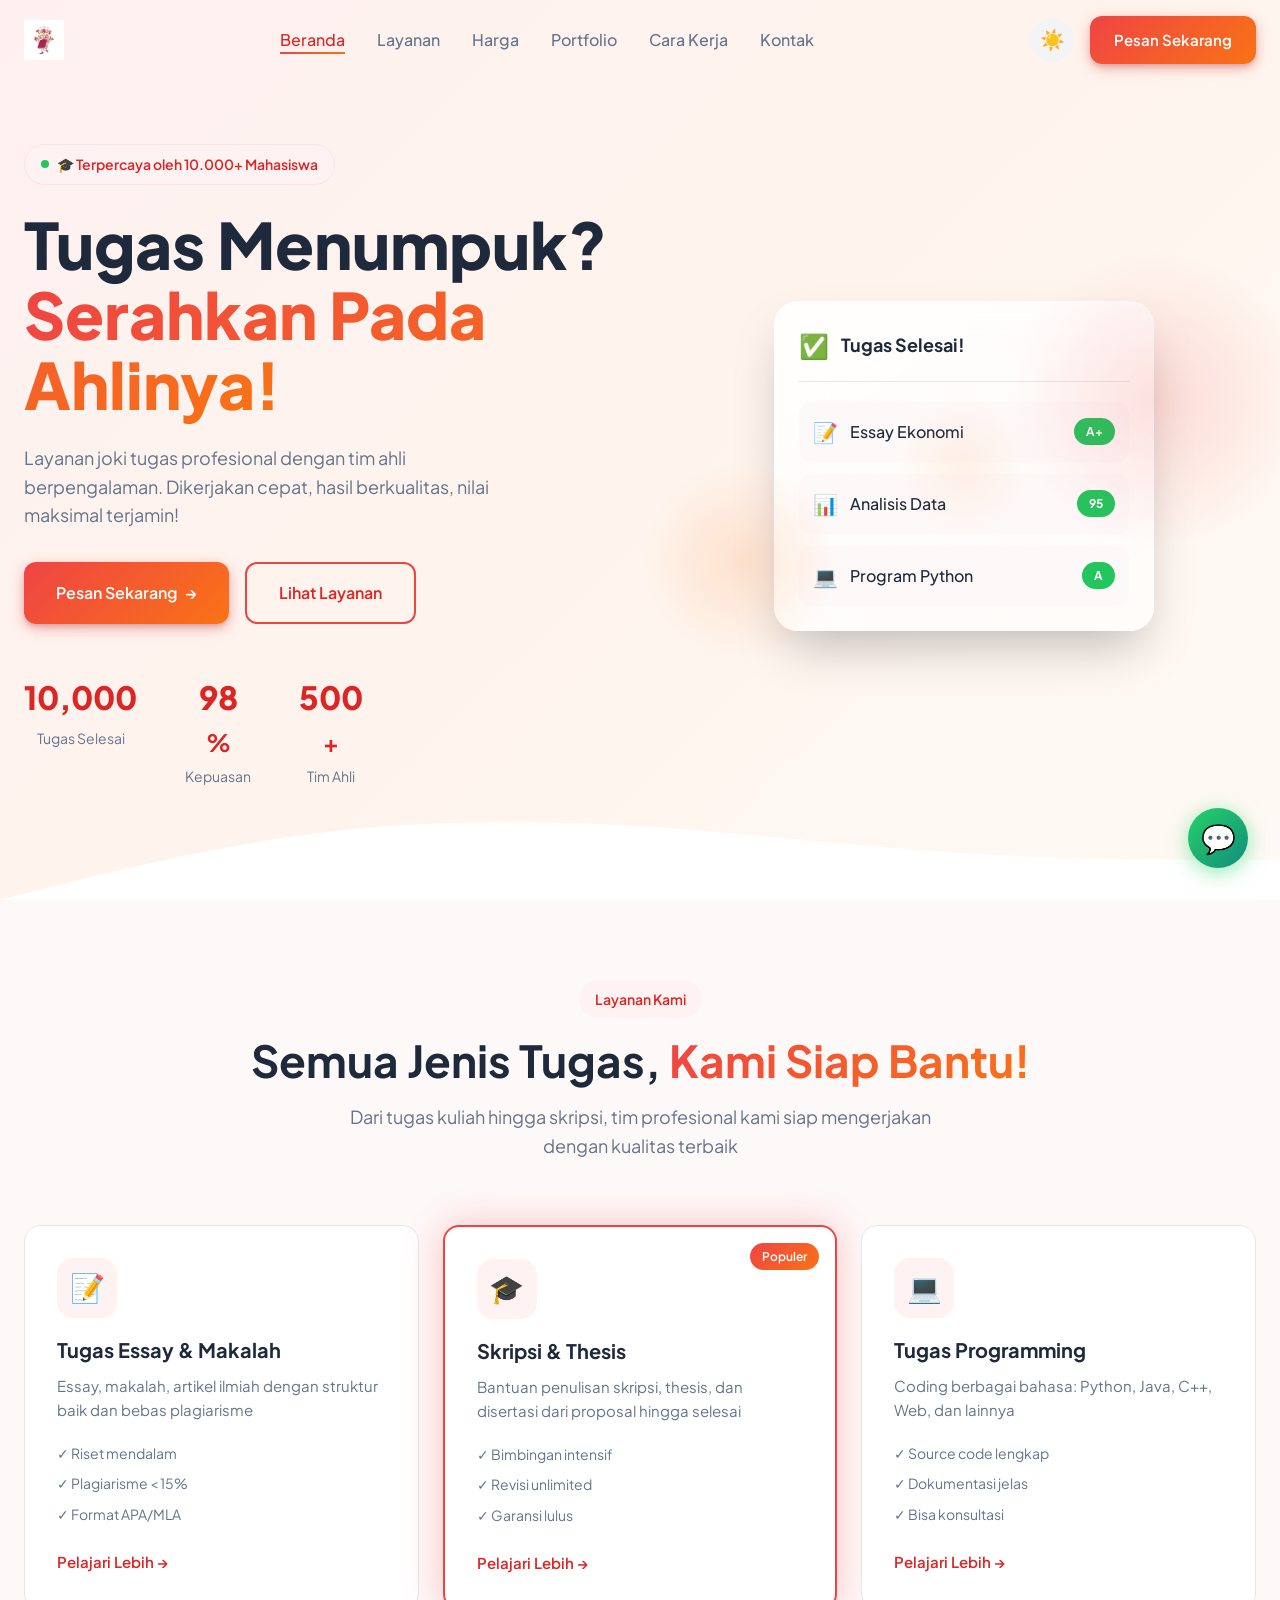
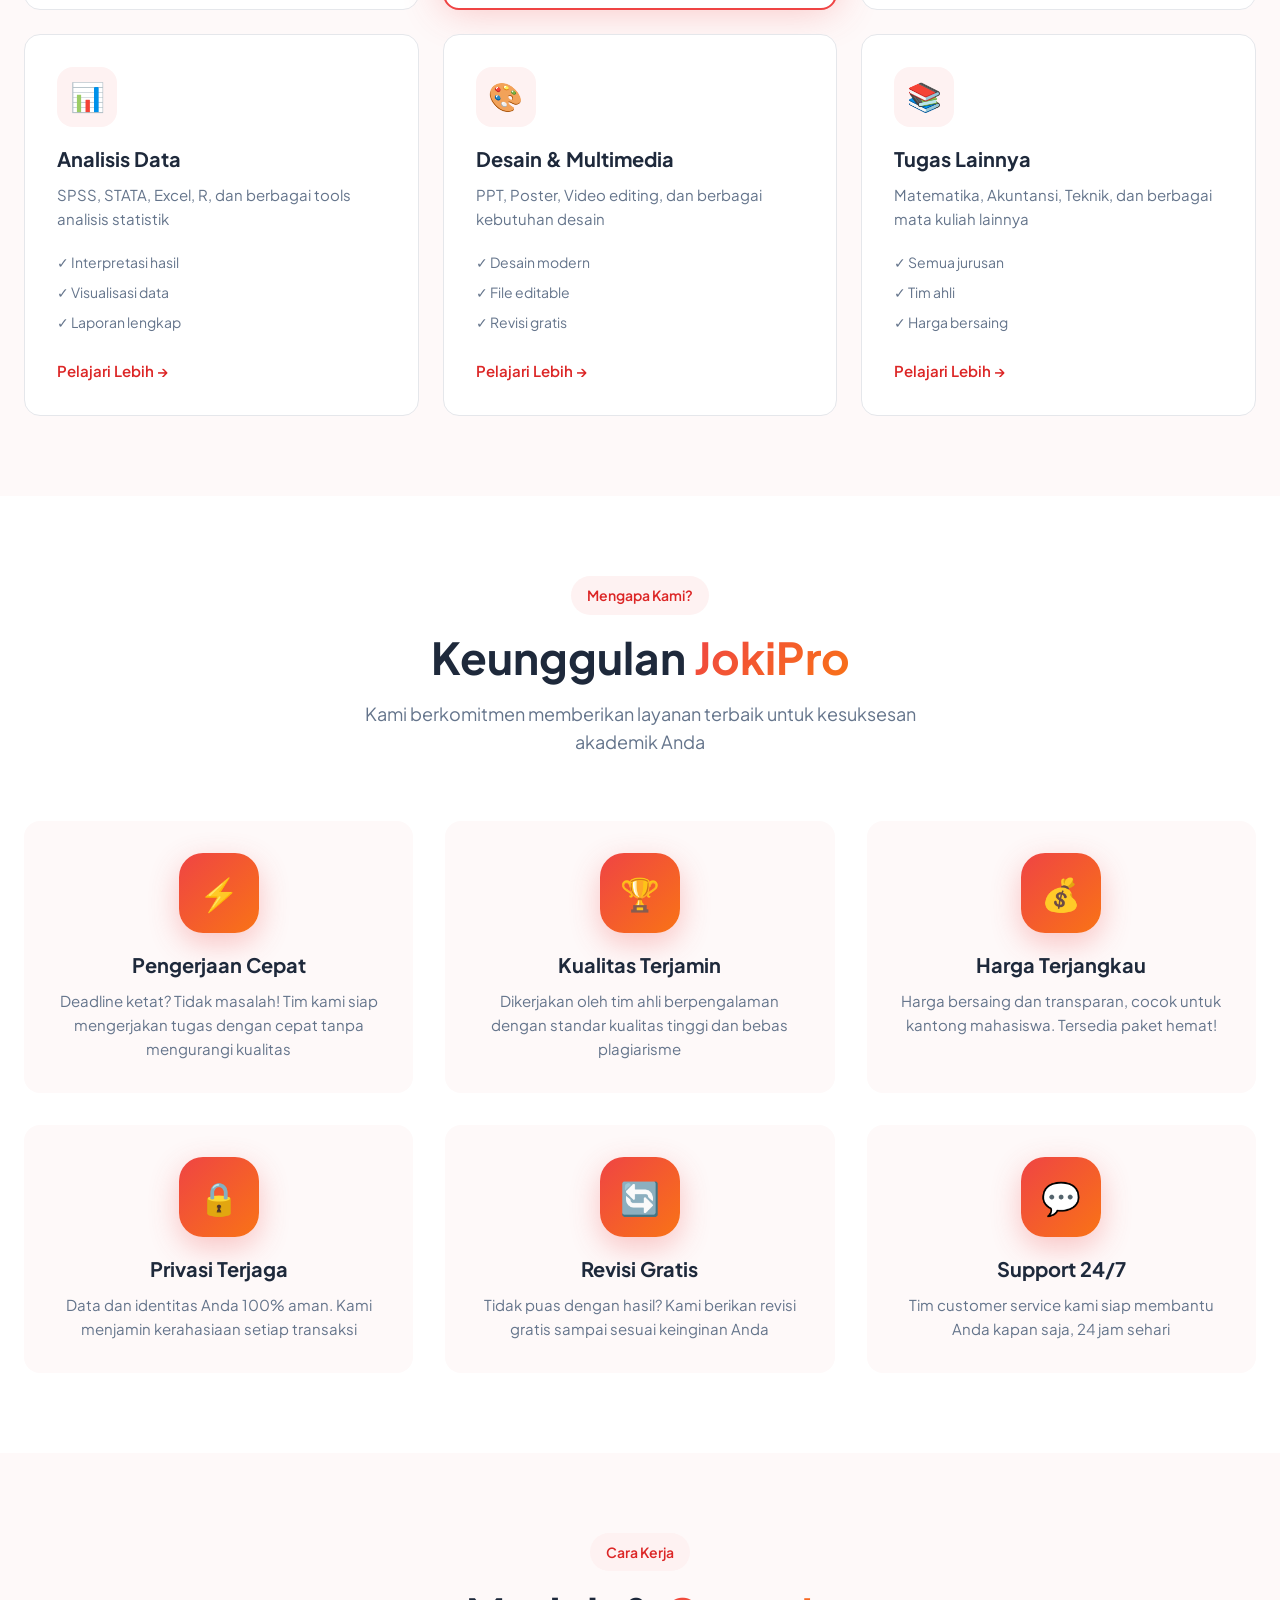
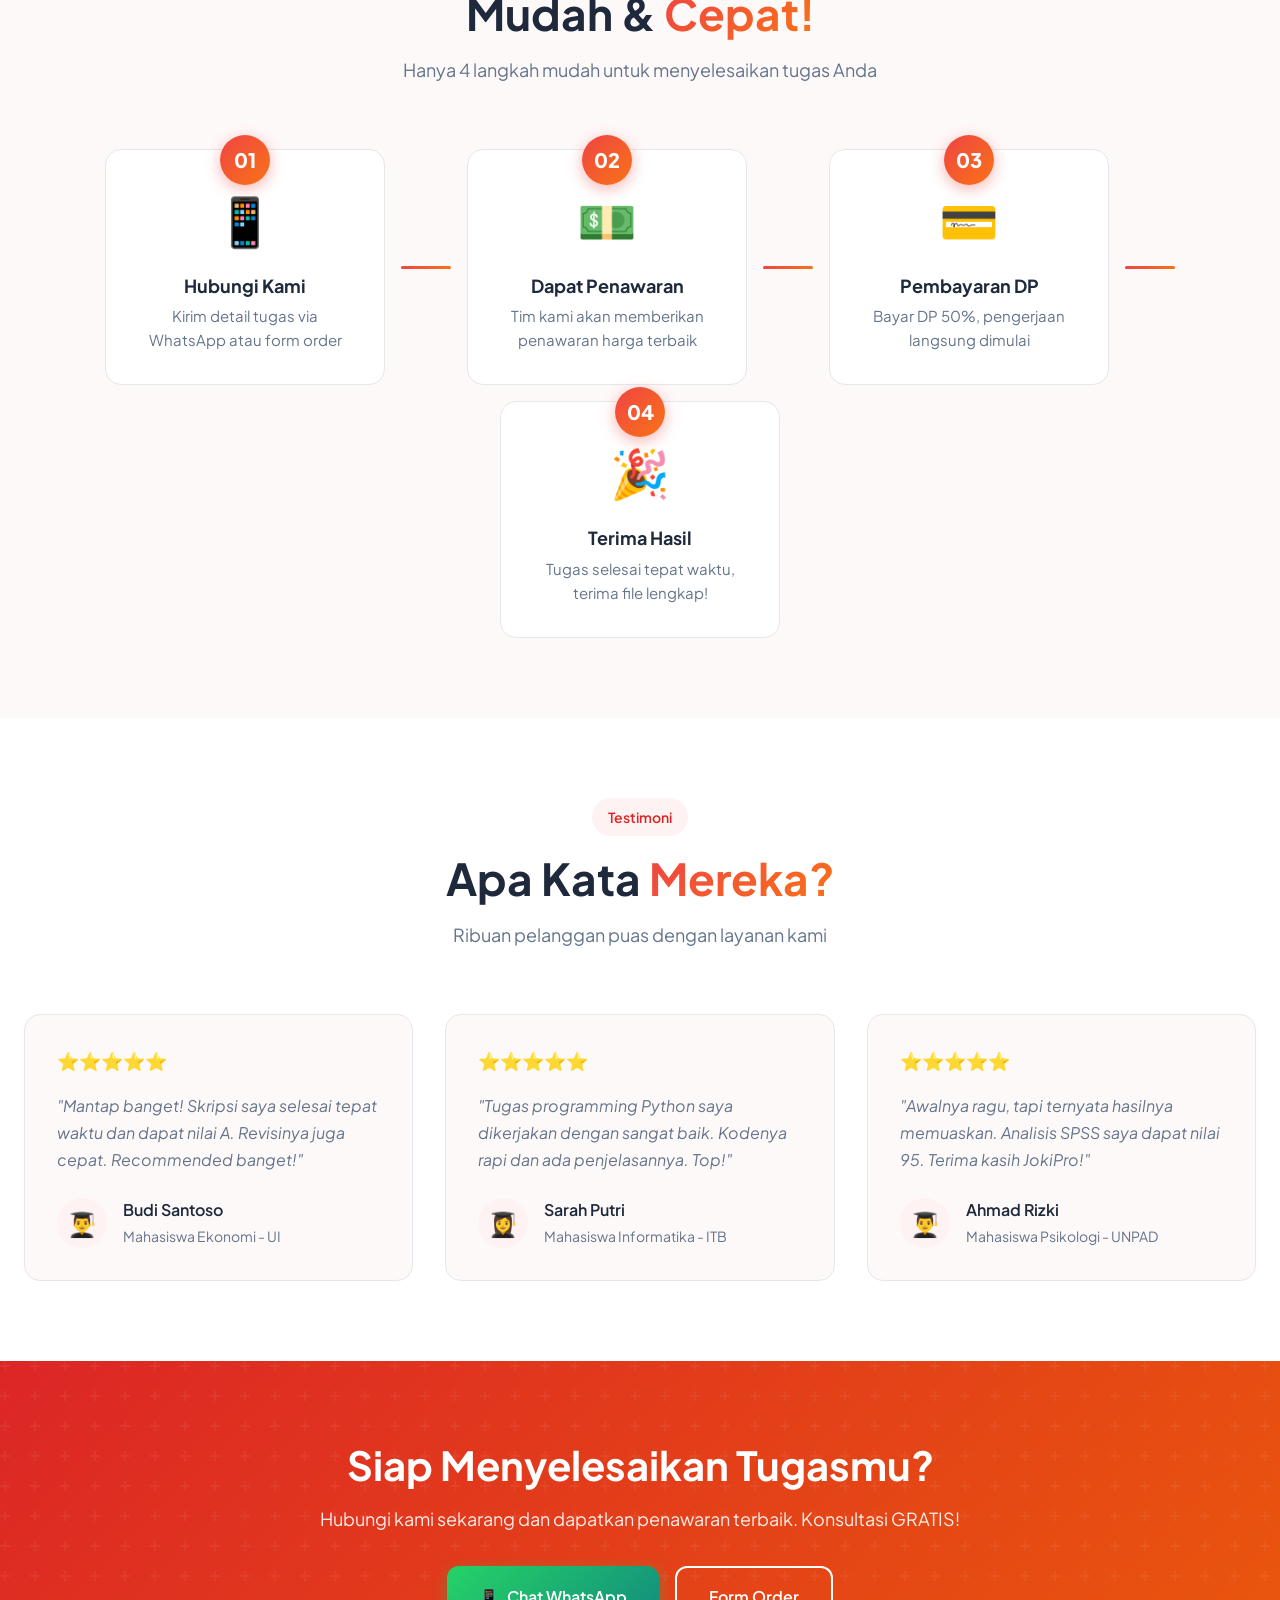
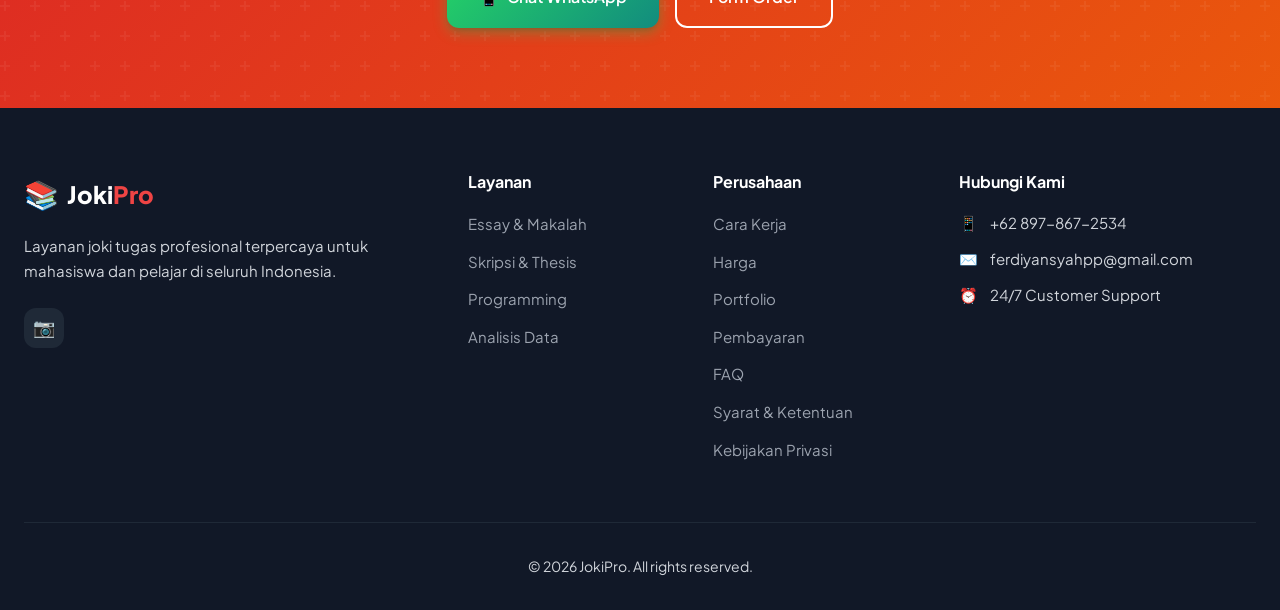
==== commit 729a8a35: "feat: ganti logo teks dengan logo.jpg di navbar semua halaman" ====
--- a/index.html
+++ b/index.html
@@ -33,8 +33,7 @@
     <nav class="navbar" id="navbar">
         <div class="container">
             <a href="index.html" class="logo">
-                <span class="logo-icon">📚</span>
-                <span class="logo-text">Joki<span class="highlight">Pro</span></span>
+                <img src="assets/logo.jpg" alt="JokiPro" class="logo-img">
             </a>
             <ul class="nav-links" id="navLinks">
                 <li><a href="index.html" class="active">Beranda</a></li>
--- a/css/style.css
+++ b/css/style.css
@@ -360,6 +360,12 @@
     font-weight: 800;
 }
 
+.logo-img {
+    height: 40px;
+    width: auto;
+    display: block;
+}
+
 .logo-icon {
     font-size: 1.75rem;
 }
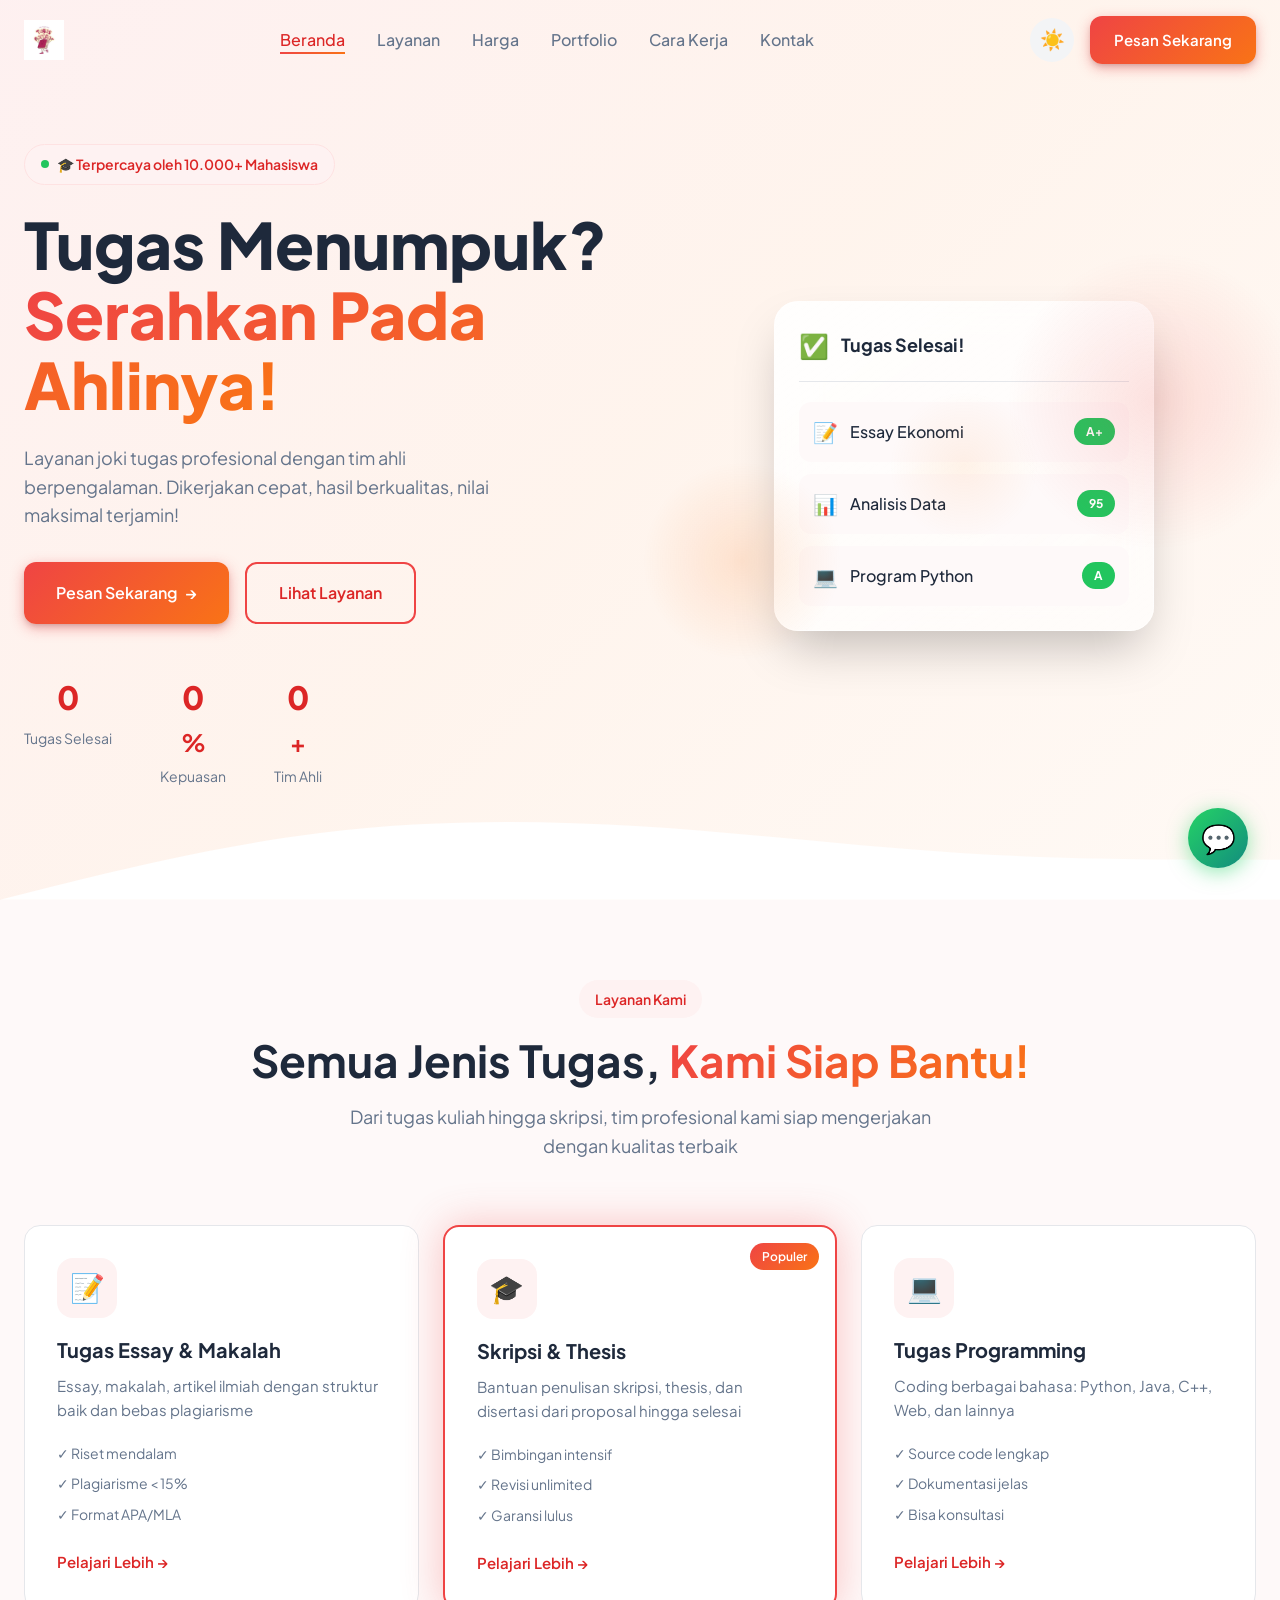
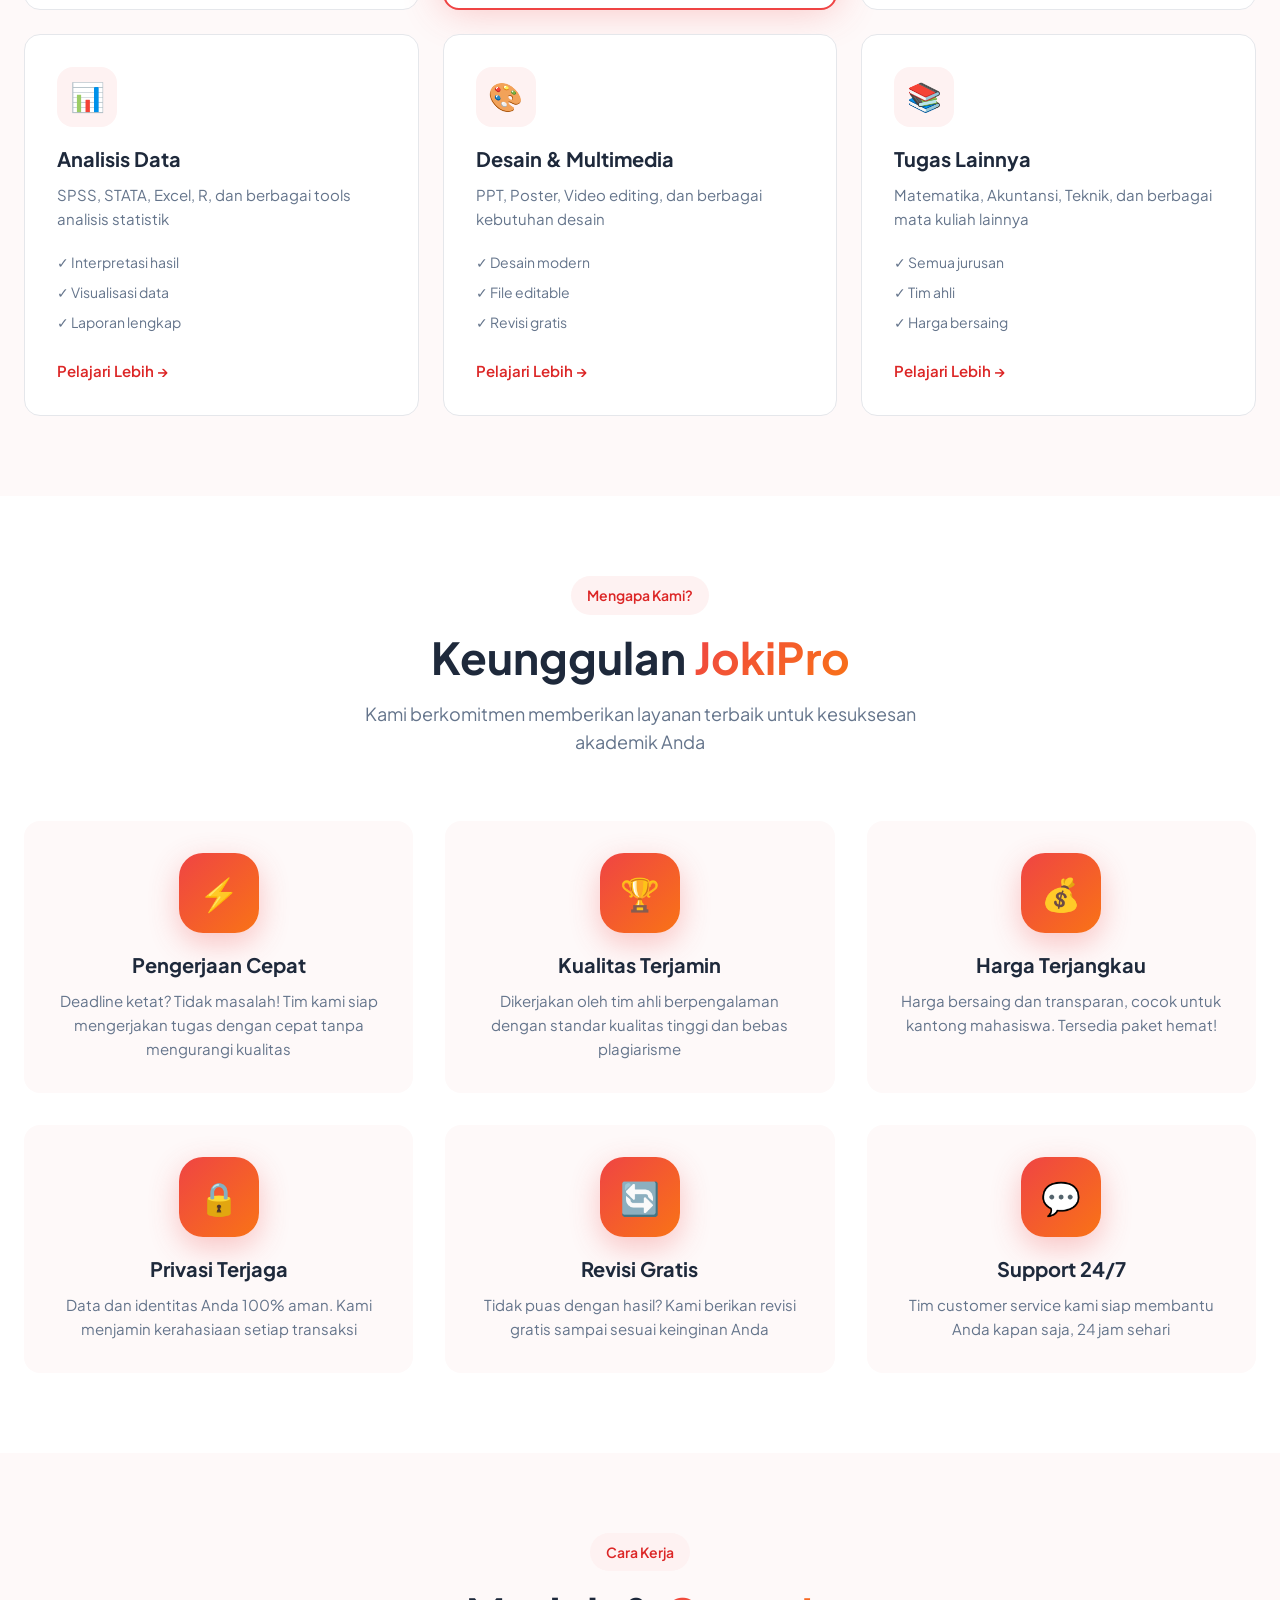
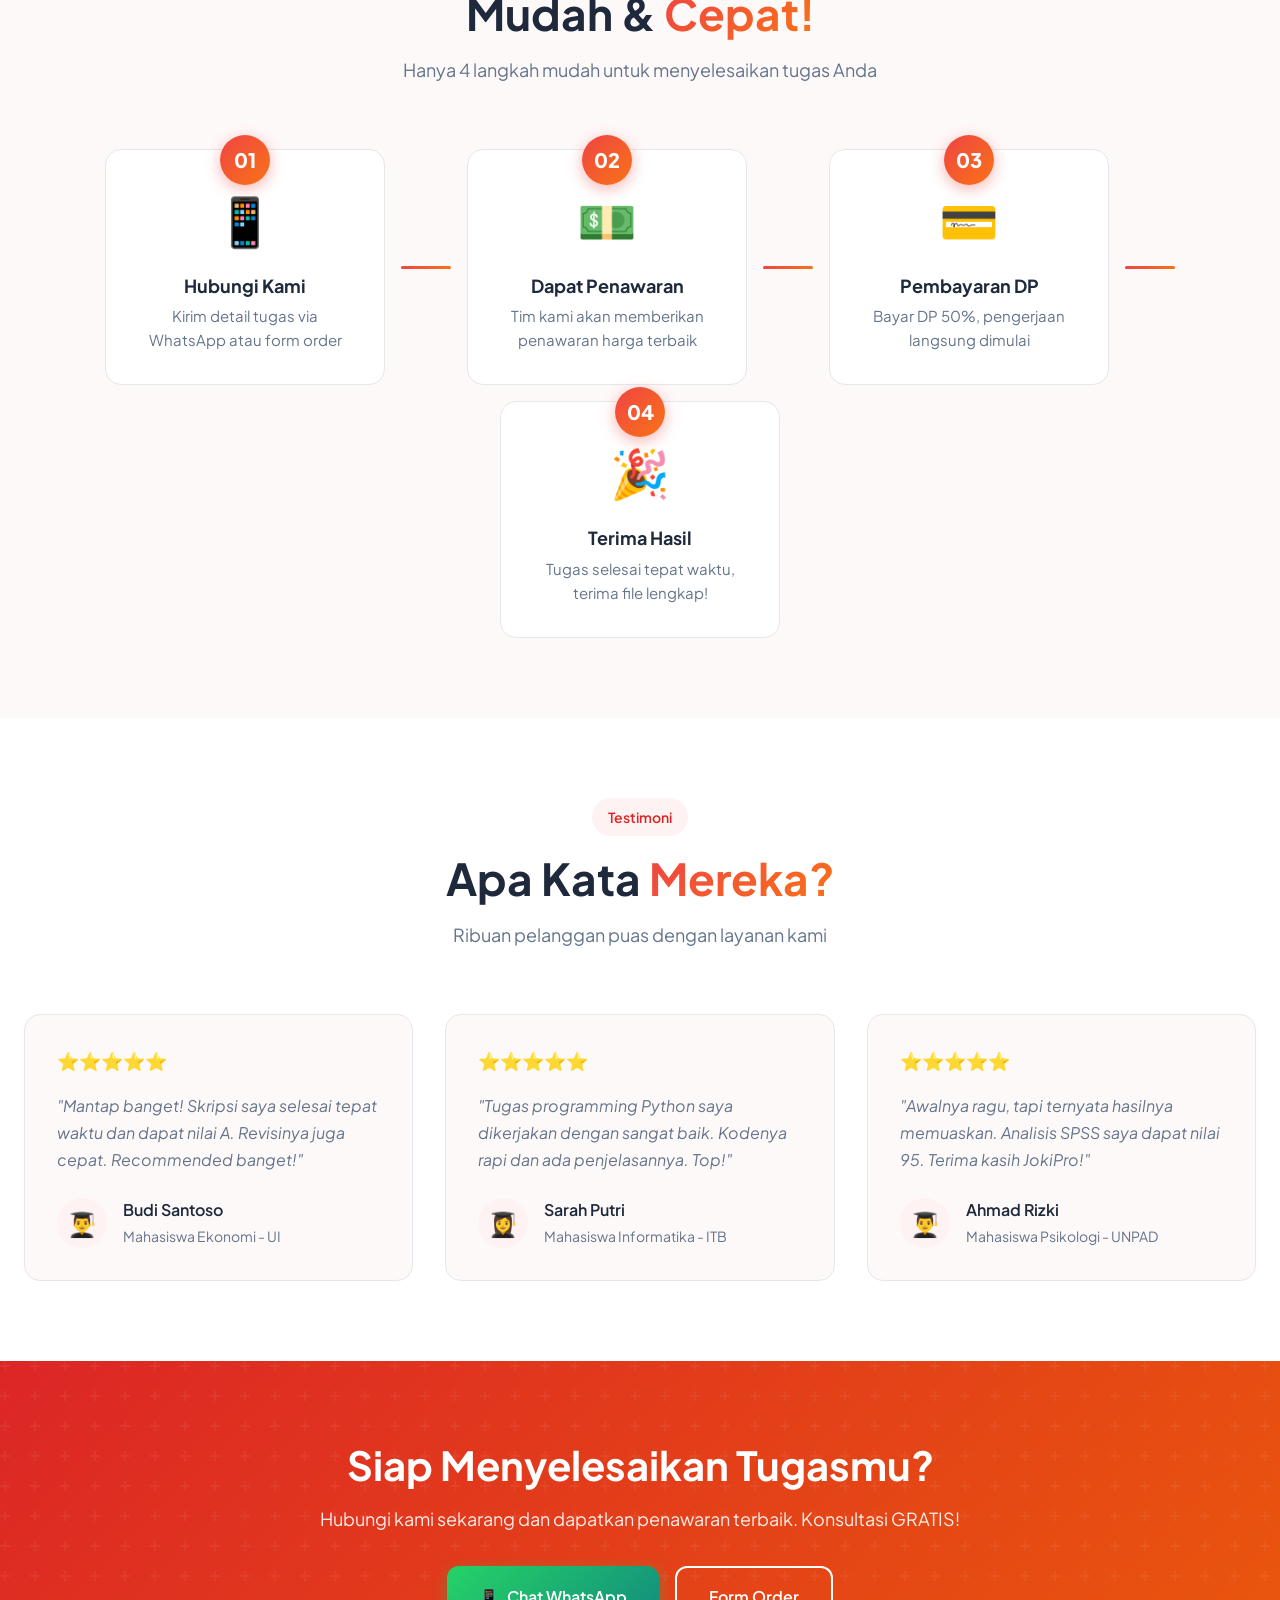
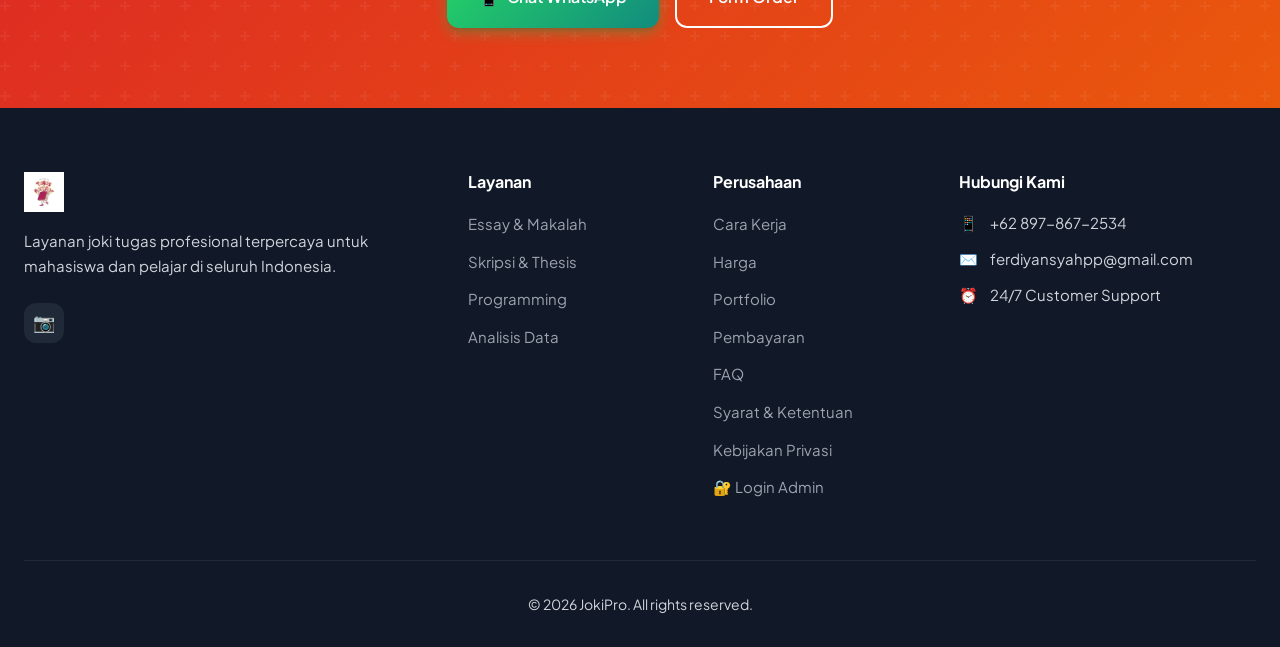
==== commit e96a790f: "feat: login admin khusus, logout di semua halaman, minify CSS/JS, fix domain robots.txt" ====
--- a/index.html
+++ b/index.html
@@ -22,8 +22,8 @@
     <link rel="preconnect" href="https://fonts.gstatic.com" crossorigin>
     <link href="https://fonts.googleapis.com/css2?family=Plus+Jakarta+Sans:wght@300;400;500;600;700;800&display=swap"
         rel="stylesheet">
-    <link rel="stylesheet" href="css/style.css">
-    <link rel="stylesheet" href="css/additional.css">
+    <link rel="stylesheet" href="css/style.min.css">
+    <link rel="stylesheet" href="css/additional.min.css">
 </head>
 
 <body>
@@ -390,8 +390,7 @@
             <div class="footer-grid">
                 <div class="footer-brand">
                     <a href="index.html" class="logo">
-                        <span class="logo-icon">📚</span>
-                        <span class="logo-text">Joki<span class="highlight">Pro</span></span>
+                        <img src="assets/logo.jpg" alt="JokiPro" class="logo-img">
                     </a>
                     <p>Layanan joki tugas profesional terpercaya untuk mahasiswa dan pelajar di seluruh Indonesia.</p>
                     <div class="social-links">
@@ -418,6 +417,7 @@
                         <li><a href="#" onclick="showModal('faq'); return false;">FAQ</a></li>
                         <li><a href="#" onclick="showModal('terms'); return false;">Syarat & Ketentuan</a></li>
                         <li><a href="#" onclick="showModal('privacy'); return false;">Kebijakan Privasi</a></li>
+                        <li><a href="login.html">🔐 Login Admin</a></li>
                     </ul>
                 </div>
                 <div class="footer-contact">
@@ -448,7 +448,7 @@
         <span>💬</span>
     </a>
 
-    <script src="js/main.js"></script>
+    <script src="js/main.min.js"></script>
     <script>
         // Mobile menu overlay
         (function() {
--- a/css/style.min.css
+++ b/css/style.min.css
@@ -0,0 +1 @@
+:root{--primary-50:#fef2f2;--primary-100:#fee2e2;--primary-200:#fecaca;--primary-300:#fca5a5;--primary-400:#f87171;--primary-500:#ef4444;--primary-600:#dc2626;--primary-700:#b91c1c;--primary-800:#991b1b;--primary-900:#7f1d1d;--secondary-500:#f97316;--secondary-600:#ea580c;--accent-500:#f59e0b;--accent-600:#d97706;--success-500:#22c55e;--success-600:#16a34a;--warning-500:#f59e0b;--error-500:#ef4444;--gray-50:#f9fafb;--gray-100:#f3f4f6;--gray-200:#e5e7eb;--gray-300:#d1d5db;--gray-400:#9ca3af;--gray-500:#6b7280;--gray-600:#4b5563;--gray-700:#374151;--gray-800:#1f2937;--gray-900:#111827;--bg-primary:#ffffff;--bg-secondary:#fef9f9;--bg-tertiary:#fef2f2;--surface-glass:rgba(255,255,255,0.8);--text-primary:#1e293b;--text-secondary:#64748b;--text-muted:#94a3b8;--gradient-primary:linear-gradient(135deg,#ef4444 0%,#f97316 100%);--gradient-hero:linear-gradient(135deg,#dc2626 0%,#ea580c 100%);--gradient-card:linear-gradient(145deg,rgba(255,255,255,0.9) 0%,rgba(255,255,255,0.6) 100%);--shadow-sm:0 1px 2px 0 rgb(0 0 0 / 0.05);--shadow-md:0 4px 6px -1px rgb(0 0 0 / 0.1),0 2px 4px -2px rgb(0 0 0 / 0.1);--shadow-lg:0 10px 15px -3px rgb(0 0 0 / 0.1),0 4px 6px -4px rgb(0 0 0 / 0.1);--shadow-xl:0 20px 25px -5px rgb(0 0 0 / 0.1),0 8px 10px -6px rgb(0 0 0 / 0.1);--shadow-2xl:0 25px 50px -12px rgb(0 0 0 / 0.25);--shadow-glow:0 0 40px rgba(239,68,68,0.3);--radius-sm:0.375rem;--radius-md:0.5rem;--radius-lg:0.75rem;--radius-xl:1rem;--radius-2xl:1.5rem;--radius-full:9999px;--transition-fast:150ms ease;--transition-base:250ms ease;--transition-slow:350ms ease;--font-family:'Plus Jakarta Sans',-apple-system,BlinkMacSystemFont,'Segoe UI',sans-serif;--glass-bg:var(--surface-glass);--glass-border:var(--gray-200);--primary:var(--primary-500);--secondary:var(--secondary-500)}[data-theme="dark"]{--glass-border:rgba(255,255,255,0.1)}[data-theme="dark"]{--bg-primary:#0f0f12;--bg-secondary:#1a1617;--bg-tertiary:#2a1f20;--surface-glass:rgba(26,22,23,0.8);--text-primary:#f1f5f9;--text-secondary:#94a3b8;--text-muted:#64748b;--gray-50:#1a1617;--gray-100:#2a1f20;--gray-200:#3d2a2b;--gradient-card:linear-gradient(145deg,rgba(26,22,23,0.9) 0%,rgba(26,22,23,0.6) 100%)}*,*::before,*::after{box-sizing:border-box;margin:0;padding:0}html{scroll-behavior:smooth}body{font-family:var(--font-family);background-color:var(--bg-primary);color:var(--text-primary);line-height:1.6;overflow-x:hidden;transition:background-color var(--transition-base),color var(--transition-base)}.skip-to-content{position:fixed;top:-100%;left:1rem;z-index:10000;padding:0.75rem 1.5rem;background:var(--primary-600);color:white;font-weight:600;border-radius:var(--radius-lg);transition:top var(--transition-base)}.skip-to-content:focus{top:1rem}:focus-visible{outline:2px solid var(--primary-500);outline-offset:2px;border-radius:var(--radius-sm)}button:focus-visible,a:focus-visible,input:focus-visible,select:focus-visible,textarea:focus-visible{outline:2px solid var(--primary-500);outline-offset:2px}.nav-overlay{position:fixed;inset:0;background:rgba(0,0,0,0.5);z-index:999;opacity:0;visibility:hidden;transition:all var(--transition-base);backdrop-filter:blur(2px)}.nav-overlay.active{opacity:1;visibility:visible}@media (max-width:768px){.nav-links{z-index:1001}}a{text-decoration:none;color:inherit;transition:color var(--transition-fast)}ul{list-style:none}img{max-width:100%;height:auto}.container{width:100%;max-width:1280px;margin:0 auto;padding:0 1.5rem}h1,h2,h3,h4,h5,h6{font-weight:700;line-height:1.2;color:var(--text-primary)}.gradient-text{background:var(--gradient-primary);-webkit-background-clip:text;-webkit-text-fill-color:transparent;background-clip:text}.btn{display:inline-flex;align-items:center;justify-content:center;gap:0.5rem;padding:0.75rem 1.5rem;font-size:0.9375rem;font-weight:600;border-radius:var(--radius-lg);border:none;cursor:pointer;transition:all var(--transition-base);text-decoration:none}.btn-lg{padding:1rem 2rem;font-size:1rem}.btn-primary{background:var(--gradient-primary);color:white;box-shadow:var(--shadow-md),0 4px 14px rgba(239,68,68,0.4)}.btn-primary:hover{transform:translateY(-2px);box-shadow:var(--shadow-lg),0 8px 25px rgba(239,68,68,0.5)}.btn-outline{background:transparent;color:var(--primary-600);border:2px solid var(--primary-500)}.btn-outline:hover{background:var(--primary-50);transform:translateY(-2px)}[data-theme="dark"] .btn-outline{color:var(--primary-400);border-color:var(--primary-400)}[data-theme="dark"] .btn-outline:hover{background:rgba(239,68,68,0.1)}.btn-outline-white{background:transparent;color:white;border:2px solid white}.btn-outline-white:hover{background:white;color:var(--primary-600)}.btn-whatsapp{background:linear-gradient(135deg,#25d366 0%,#128c7e 100%);color:white;box-shadow:var(--shadow-md),0 4px 14px rgba(37,211,102,0.4)}.btn-whatsapp:hover{transform:translateY(-2px);box-shadow:var(--shadow-lg),0 8px 25px rgba(37,211,102,0.5)}.btn-arrow{transition:transform var(--transition-fast)}.btn:hover .btn-arrow{transform:translateX(4px)}.navbar{position:fixed;top:0;left:0;right:0;z-index:1000;padding:1rem 0;transition:all var(--transition-base)}.navbar.scrolled{background:var(--surface-glass);backdrop-filter:blur(20px);-webkit-backdrop-filter:blur(20px);box-shadow:var(--shadow-md);padding:0.75rem 0}.navbar .container{display:flex;align-items:center;justify-content:space-between}.logo{display:flex;align-items:center;gap:0.5rem;font-size:1.5rem;font-weight:800}.logo-img{height:40px;width:auto;display:block}.logo-icon{font-size:1.75rem}.logo-text .highlight{color:var(--primary-500)}.nav-links{display:flex;align-items:center;gap:2rem}.nav-links a{font-weight:500;color:var(--text-secondary);position:relative;padding:0.25rem 0}.nav-links a::after{content:'';position:absolute;bottom:0;left:0;width:0;height:2px;background:var(--gradient-primary);transition:width var(--transition-base)}.nav-links a:hover,.nav-links a.active{color:var(--primary-600)}.nav-links a:hover::after,.nav-links a.active::after{width:100%}.nav-actions{display:flex;align-items:center;gap:1rem}.theme-toggle{width:44px;height:44px;border-radius:var(--radius-full);border:none;background:var(--gray-100);cursor:pointer;display:flex;align-items:center;justify-content:center;font-size:1.25rem;transition:all var(--transition-base);position:relative}.theme-toggle:hover{background:var(--gray-200);transform:rotate(15deg)}.sun-icon,.moon-icon{position:absolute;transition:all var(--transition-base)}.moon-icon{opacity:0;transform:rotate(-90deg) scale(0)}[data-theme="dark"] .theme-toggle{background:var(--gray-700)}[data-theme="dark"] .sun-icon{opacity:0;transform:rotate(90deg) scale(0)}[data-theme="dark"] .moon-icon{opacity:1;transform:rotate(0) scale(1)}.hamburger{display:none;flex-direction:column;gap:5px;padding:0.5rem;background:none;border:none;cursor:pointer}.hamburger span{display:block;width:25px;height:3px;background:var(--text-primary);border-radius:var(--radius-full);transition:all var(--transition-base)}.hamburger.active span:nth-child(1){transform:rotate(45deg) translate(5px,5px)}.hamburger.active span:nth-child(2){opacity:0}.hamburger.active span:nth-child(3){transform:rotate(-45deg) translate(7px,-7px)}.hero{position:relative;min-height:100vh;display:flex;align-items:center;padding:8rem 0 6rem;overflow:hidden}.hero-bg{position:absolute;inset:0;z-index:-1}.hero-gradient{position:absolute;inset:0;background:linear-gradient(135deg,rgba(239,68,68,0.08) 0%,rgba(249,115,22,0.08) 50%,rgba(251,146,60,0.05) 100%)}[data-theme="dark"] .hero-gradient{background:linear-gradient(135deg,rgba(239,68,68,0.15) 0%,rgba(249,115,22,0.15) 50%,rgba(251,146,60,0.1) 100%)}.hero .container{display:grid;grid-template-columns:1fr 1fr;gap:4rem;align-items:center}.hero-badge{display:inline-flex;align-items:center;gap:0.5rem;padding:0.5rem 1rem;background:var(--primary-50);color:var(--primary-600);border-radius:var(--radius-full);font-size:0.875rem;font-weight:600;margin-bottom:1.5rem;border:1px solid var(--primary-100)}[data-theme="dark"] .hero-badge{background:rgba(239,68,68,0.15);border-color:rgba(239,68,68,0.3);color:var(--primary-400)}.pulse{width:8px;height:8px;background:var(--success-500);border-radius:50%;animation:pulse 2s infinite}@keyframes pulse{0%,100%{opacity:1}50%{opacity:0.5}}.hero-title{font-size:clamp(2.5rem,5vw,4rem);font-weight:800;margin-bottom:1.5rem;line-height:1.1}.hero-subtitle{font-size:1.125rem;color:var(--text-secondary);margin-bottom:2rem;max-width:500px}.hero-cta{display:flex;gap:1rem;flex-wrap:wrap;margin-bottom:3rem}.hero-stats{display:flex;gap:3rem}.stat-item{text-align:center}.stat-number{display:block;font-size:2rem;font-weight:800;color:var(--primary-600)}.stat-suffix{font-size:1.5rem;font-weight:700;color:var(--primary-600)}.stat-label{display:block;font-size:0.875rem;color:var(--text-secondary);margin-top:0.25rem}.hero-image{position:relative;display:flex;justify-content:center}.hero-card{background:var(--gradient-card);backdrop-filter:blur(20px);border-radius:var(--radius-2xl);padding:1.5rem;box-shadow:var(--shadow-2xl);border:1px solid rgba(255,255,255,0.5);width:100%;max-width:380px}[data-theme="dark"] .hero-card{border-color:rgba(255,255,255,0.1)}.floating{animation:float 6s ease-in-out infinite}@keyframes float{0%,100%{transform:translateY(0px)}50%{transform:translateY(-20px)}}.card-header{display:flex;align-items:center;gap:0.75rem;margin-bottom:1.25rem;padding-bottom:1rem;border-bottom:1px solid var(--gray-200)}.card-icon{font-size:1.5rem}.card-title{font-weight:700;font-size:1.125rem}.card-item{display:flex;align-items:center;gap:0.75rem;padding:0.875rem;background:var(--bg-secondary);border-radius:var(--radius-lg);margin-bottom:0.75rem}.card-item:last-child{margin-bottom:0}.item-icon{font-size:1.25rem}.item-text{flex:1;font-weight:500}.item-badge{padding:0.25rem 0.75rem;border-radius:var(--radius-full);font-size:0.75rem;font-weight:700}.item-badge.success{background:var(--success-500);color:white}.hero-decoration{position:absolute;inset:0;pointer-events:none}.deco-circle{position:absolute;border-radius:50%;opacity:0.5}.deco-1{width:300px;height:300px;background:radial-gradient(circle,rgba(239,68,68,0.3) 0%,transparent 70%);top:-50px;right:-50px}.deco-2{width:200px;height:200px;background:radial-gradient(circle,rgba(249,115,22,0.3) 0%,transparent 70%);bottom:-30px;left:-30px}.deco-3{width:150px;height:150px;background:radial-gradient(circle,rgba(251,146,60,0.2) 0%,transparent 70%);top:50%;left:50%;transform:translate(-50%,-50%)}.hero-wave{position:absolute;bottom:0;left:0;right:0;color:var(--bg-primary)}.hero-wave svg{display:block;width:100%;height:auto}section{padding:5rem 0}.section-header{text-align:center;margin-bottom:4rem}.section-badge{display:inline-block;padding:0.5rem 1rem;background:var(--primary-50);color:var(--primary-600);border-radius:var(--radius-full);font-size:0.875rem;font-weight:600;margin-bottom:1rem}[data-theme="dark"] .section-badge{background:rgba(239,68,68,0.15);color:var(--primary-400)}.section-title{font-size:clamp(2rem,4vw,2.75rem);margin-bottom:1rem}.section-subtitle{font-size:1.125rem;color:var(--text-secondary);max-width:600px;margin:0 auto}.services{background:var(--bg-secondary)}.services-grid{display:grid;grid-template-columns:repeat(auto-fit,minmax(320px,1fr));gap:1.5rem}.service-card{background:var(--bg-primary);border-radius:var(--radius-xl);padding:2rem;position:relative;overflow:hidden;transition:all var(--transition-base);border:1px solid var(--gray-200)}.service-card:hover{transform:translateY(-8px);box-shadow:var(--shadow-xl);border-color:var(--primary-200)}.service-card.featured{border:2px solid var(--primary-500);box-shadow:var(--shadow-glow)}.featured-badge{position:absolute;top:1rem;right:1rem;padding:0.25rem 0.75rem;background:var(--gradient-primary);color:white;font-size:0.75rem;font-weight:600;border-radius:var(--radius-full)}.service-icon{width:60px;height:60px;display:flex;align-items:center;justify-content:center;background:var(--primary-50);border-radius:var(--radius-xl);font-size:1.75rem;margin-bottom:1.25rem;transition:all var(--transition-base)}.service-card:hover .service-icon{transform:scale(1.1);background:var(--primary-100)}[data-theme="dark"] .service-icon{background:rgba(239,68,68,0.15)}.service-title{font-size:1.25rem;margin-bottom:0.75rem}.service-desc{color:var(--text-secondary);margin-bottom:1rem;font-size:0.9375rem}.service-features{margin-bottom:1.25rem}.service-features li{padding:0.25rem 0;font-size:0.875rem;color:var(--text-secondary)}.service-link{display:inline-flex;align-items:center;gap:0.25rem;color:var(--primary-600);font-weight:600;font-size:0.9375rem}.service-link:hover{gap:0.5rem}
--- a/css/additional.min.css
+++ b/css/additional.min.css
@@ -0,0 +1 @@
+.why-us{background:var(--bg-primary)}.why-grid{display:grid;grid-template-columns:repeat(auto-fit,minmax(300px,1fr));gap:2rem}.why-card{text-align:center;padding:2rem;border-radius:var(--radius-xl);background:var(--bg-secondary);transition:all var(--transition-base)}.why-card:hover{transform:translateY(-5px);box-shadow:var(--shadow-lg)}.why-icon{width:80px;height:80px;display:flex;align-items:center;justify-content:center;background:var(--gradient-primary);border-radius:var(--radius-2xl);font-size:2rem;margin:0 auto 1.25rem;box-shadow:0 10px 30px rgba(239,68,68,0.3)}.why-card h3{font-size:1.25rem;margin-bottom:0.75rem}.why-card p{color:var(--text-secondary);font-size:0.9375rem}.how-it-works{background:var(--bg-secondary)}.steps-container{display:flex;align-items:center;justify-content:center;flex-wrap:wrap;gap:1rem}.step-card{flex:1;min-width:250px;max-width:280px;background:var(--bg-primary);border-radius:var(--radius-xl);padding:2rem;position:relative;text-align:center;transition:all var(--transition-base);border:1px solid var(--gray-200)}.step-card:hover{transform:translateY(-8px);box-shadow:var(--shadow-xl);border-color:var(--primary-200)}.step-number{position:absolute;top:-15px;left:50%;transform:translateX(-50%);width:50px;height:50px;display:flex;align-items:center;justify-content:center;background:var(--gradient-primary);color:white;font-size:1.25rem;font-weight:800;border-radius:var(--radius-full);box-shadow:0 4px 15px rgba(239,68,68,0.4)}.step-icon{font-size:3rem;margin-bottom:1rem}.step-content h3{font-size:1.125rem;margin-bottom:0.5rem}.step-content p{font-size:0.9375rem;color:var(--text-secondary)}.step-connector{width:50px;height:3px;background:var(--gradient-primary);border-radius:var(--radius-full)}.testimonials{background:var(--bg-primary)}.testimonials-slider{display:grid;grid-template-columns:repeat(auto-fit,minmax(320px,1fr));gap:2rem}.testimonial-card{background:var(--bg-secondary);border-radius:var(--radius-xl);padding:2rem;transition:all var(--transition-base);border:1px solid var(--gray-200)}.testimonial-card:hover{transform:translateY(-5px);box-shadow:var(--shadow-lg)}.testimonial-rating{margin-bottom:1rem;font-size:1.125rem}.testimonial-text{font-size:1rem;color:var(--text-secondary);line-height:1.7;margin-bottom:1.5rem;font-style:italic}.testimonial-author{display:flex;align-items:center;gap:1rem}.author-avatar{width:50px;height:50px;display:flex;align-items:center;justify-content:center;background:var(--primary-50);border-radius:var(--radius-full);font-size:1.5rem}[data-theme="dark"] .author-avatar{background:rgba(239,68,68,0.15)}.author-name{font-weight:600;display:block}.author-title{font-size:0.875rem;color:var(--text-secondary)}.cta-section{background:var(--gradient-hero);padding:5rem 0;position:relative;overflow:hidden}.cta-section::before{content:'';position:absolute;top:0;left:0;right:0;bottom:0;background:url("data:image/svg+xml,%3Csvg width='60' height='60' viewBox='0 0 60 60' xmlns='http://www.w3.org/2000/svg'%3E%3Cg fill='none' fill-rule='evenodd'%3E%3Cg fill='%23ffffff' fill-opacity='0.05'%3E%3Cpath d='M36 34v-4h-2v4h-4v2h4v4h2v-4h4v-2h-4zm0-30V0h-2v4h-4v2h4v4h2V6h4V4h-4zM6 34v-4H4v4H0v2h4v4h2v-4h4v-2H6zM6 4V0H4v4H0v2h4v4h2V6h4V4H6z'/%3E%3C/g%3E%3C/g%3E%3C/svg%3E")}.cta-content{text-align:center;position:relative;z-index:1}.cta-content h2{font-size:clamp(2rem,4vw,2.5rem);color:white;margin-bottom:1rem}.cta-content p{font-size:1.125rem;color:rgba(255,255,255,0.9);margin-bottom:2rem}.cta-buttons{display:flex;gap:1rem;justify-content:center;flex-wrap:wrap}.footer{background:var(--gray-900);color:var(--gray-300);padding:4rem 0 2rem}.footer-grid{display:grid;grid-template-columns:2fr 1fr 1fr 1.5fr;gap:3rem;margin-bottom:3rem}.footer-brand .logo{margin-bottom:1rem}.footer-brand .logo-text{color:white}.footer-brand p{font-size:0.9375rem;line-height:1.7;margin-bottom:1.5rem}.social-links{display:flex;gap:0.75rem}.social-link{width:40px;height:40px;display:flex;align-items:center;justify-content:center;background:var(--gray-800);border-radius:var(--radius-lg);font-size:1.125rem;transition:all var(--transition-base)}.social-link:hover{background:var(--primary-600);transform:translateY(-3px)}.footer-links h4,.footer-contact h4{color:white;font-size:1rem;margin-bottom:1.25rem}.footer-links ul li{margin-bottom:0.75rem}.footer-links a{color:var(--gray-400);font-size:0.9375rem;transition:all var(--transition-fast)}.footer-links a:hover{color:white;padding-left:5px}.footer-contact ul li{display:flex;align-items:center;gap:0.75rem;margin-bottom:0.75rem;font-size:0.9375rem}.footer-bottom{padding-top:2rem;border-top:1px solid var(--gray-800);text-align:center;font-size:0.875rem}.modal-overlay{position:fixed;inset:0;background:rgba(0,0,0,0.6);backdrop-filter:blur(5px);display:flex;align-items:center;justify-content:center;z-index:2000;opacity:0;visibility:hidden;transition:all var(--transition-base);padding:1rem}.modal-overlay.active{opacity:1;visibility:visible}.modal-content{background:var(--bg-primary);border-radius:var(--radius-xl);max-width:600px;width:100%;max-height:80vh;overflow-y:auto;position:relative;transform:translateY(20px);transition:transform var(--transition-base)}.modal-overlay.active .modal-content{transform:translateY(0)}.modal-close{position:absolute;top:1rem;right:1rem;width:32px;height:32px;border:none;background:var(--gray-100);border-radius:var(--radius-full);font-size:1.25rem;cursor:pointer;transition:all var(--transition-fast)}.modal-close:hover{background:var(--gray-200)}.modal-body{padding:2rem}.modal-body h2{margin-bottom:1.5rem}.modal-body p{color:var(--text-secondary);margin-bottom:1rem}.floating-wa{position:fixed;bottom:2rem;right:2rem;width:60px;height:60px;display:flex;align-items:center;justify-content:center;background:linear-gradient(135deg,#25d366 0%,#128c7e 100%);border-radius:var(--radius-full);font-size:1.75rem;color:white;box-shadow:0 4px 20px rgba(37,211,102,0.5);z-index:1000;transition:all var(--transition-base);animation:bounce 2s infinite}.floating-wa:hover{transform:scale(1.1);box-shadow:0 6px 30px rgba(37,211,102,0.6)}@keyframes bounce{0%,100%{transform:translateY(0)}50%{transform:translateY(-10px)}}@media (max-width:1024px){.hero .container{grid-template-columns:1fr;text-align:center}.hero-content{order:1}.hero-image{order:0;margin-bottom:2rem}.hero-subtitle{margin:0 auto 2rem}.hero-cta{justify-content:center}.hero-stats{justify-content:center}.footer-grid{grid-template-columns:repeat(2,1fr)}.why-grid{grid-template-columns:repeat(2,1fr)}.testimonials-slider{grid-template-columns:repeat(2,1fr)}}@media (max-width:768px){.nav-links{position:fixed;top:0;right:-100%;width:80%;max-width:320px;height:100vh;height:100dvh;background:var(--bg-primary);flex-direction:column;justify-content:center;gap:2rem;padding:2rem;transition:right var(--transition-base);box-shadow:var(--shadow-2xl);z-index:1001}.nav-links.active{right:0}.nav-links a{font-size:1.25rem;padding:0.5rem 0}.hamburger{display:flex !important;z-index:1002}.nav-actions .btn-primary{display:none}.navbar{padding:0.75rem 0}.navbar.scrolled{padding:0.5rem 0}.logo{font-size:1.25rem}.logo-icon{font-size:1.5rem}.hero{min-height:auto;padding:6rem 0 3rem}.hero-title{font-size:2rem;line-height:1.2}.hero-subtitle{font-size:1rem}.hero-badge{font-size:0.75rem;padding:0.375rem 0.75rem}.hero-stats{gap:1.5rem;flex-wrap:wrap}.stat-number{font-size:1.5rem}.stat-label{font-size:0.75rem}.hero-card{max-width:300px;padding:1.25rem}section{padding:3rem 0}.section-title{font-size:1.75rem}.section-subtitle{font-size:1rem}.section-badge{font-size:0.75rem;padding:0.375rem 0.75rem}.services-grid{grid-template-columns:1fr;gap:1rem}.service-card{padding:1.5rem}.why-grid{grid-template-columns:1fr;gap:1rem}.why-card{padding:1.5rem}.why-icon{width:60px;height:60px;font-size:1.5rem}.step-connector{display:none}.steps-container{flex-direction:column}.step-card{max-width:100%;width:100%;min-width:unset}.testimonials-slider{grid-template-columns:1fr}.testimonial-card{padding:1.5rem}.cta-section{padding:3rem 0}.cta-content h2{font-size:1.5rem}.cta-content p{font-size:1rem}.cta-buttons{flex-direction:column;align-items:center;gap:0.75rem}.cta-buttons .btn{width:100%;max-width:280px}.footer{padding:3rem 0 1.5rem}.footer-grid{grid-template-columns:1fr;gap:2rem;text-align:center}.footer-brand{text-align:center}.social-links{justify-content:center}.footer-contact ul{display:flex;flex-direction:column;align-items:center}.footer-contact ul li{justify-content:center}.btn{padding:0.875rem 1.25rem;font-size:0.875rem}.btn-lg{padding:1rem 1.5rem;font-size:0.9375rem}.floating-wa{bottom:1.25rem;right:1.25rem;width:55px;height:55px;font-size:1.5rem}}@media (max-width:480px){.container{padding:0 1rem}.hero{padding:5.5rem 0 2.5rem}.hero-title{font-size:1.75rem}.hero-cta{flex-direction:column;align-items:center;gap:0.75rem}.hero-cta .btn{width:100%;justify-content:center}.hero-stats{gap:1rem}.stat-item{min-width:80px}.hero-card{max-width:100%}.services-grid{grid-template-columns:1fr}.service-card{padding:1.25rem}.service-icon{width:50px;height:50px;font-size:1.5rem}.step-card{padding:1.5rem 1rem}.step-icon{font-size:2.5rem}.floating-wa{bottom:1rem;right:1rem;width:50px;height:50px;font-size:1.35rem}.modal-content{margin:0.5rem;max-height:90vh}.modal-body{padding:1.5rem}}@media (max-width:360px){.hero-title{font-size:1.5rem}.hero-stats{flex-direction:column;gap:0.75rem}.stat-item{display:flex;align-items:center;gap:0.5rem}.section-title{font-size:1.5rem}.btn{padding:0.75rem 1rem;font-size:0.8125rem}}@media (max-height:500px) and (orientation:landscape){.hero{padding:5rem 0 2rem;min-height:auto}.nav-links{padding:1rem 2rem;gap:1rem}.nav-links a{font-size:1rem}}@media (hover:none) and (pointer:coarse){.service-card:hover,.why-card:hover,.step-card:hover,.testimonial-card:hover{transform:none}.floating-wa:hover{transform:none}.floating-wa{animation:none}.btn:hover{transform:none}.btn:active{transform:scale(0.98)}.service-card:active,.why-card:active{transform:scale(0.99)}}
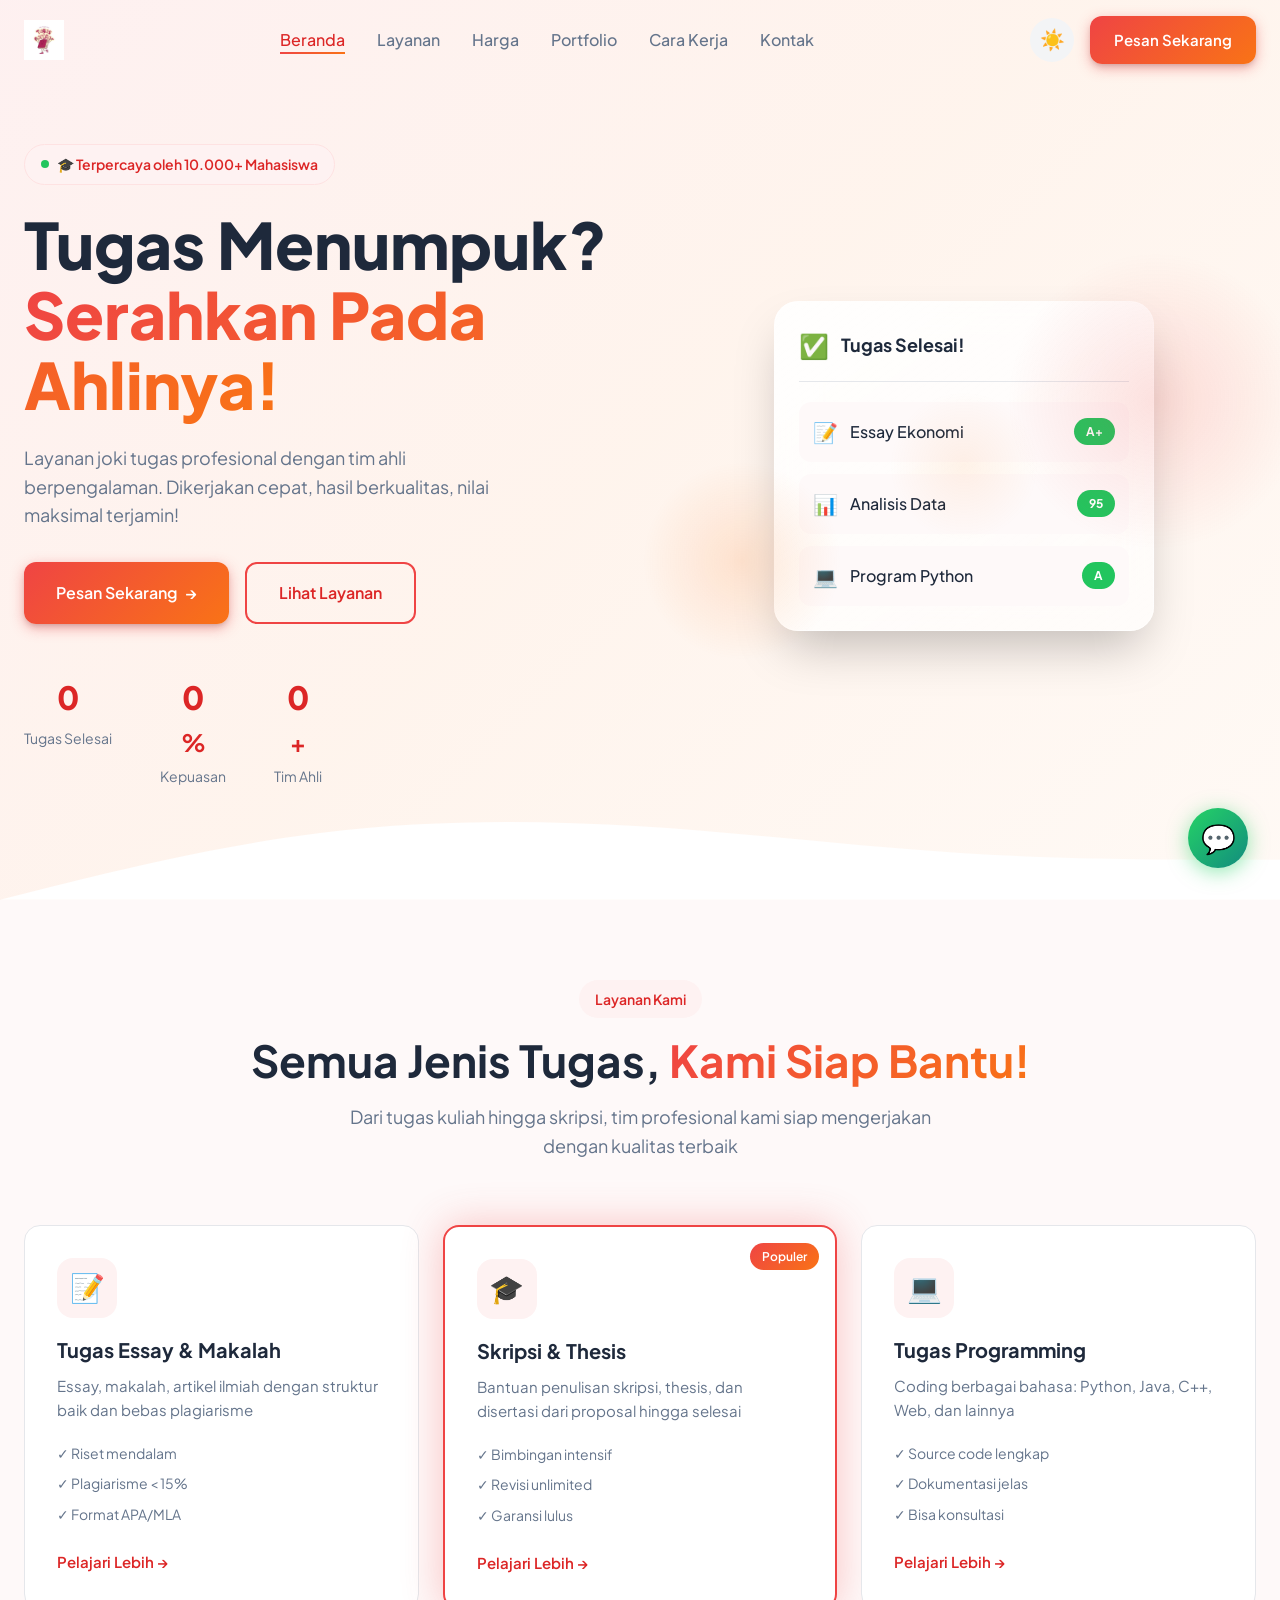
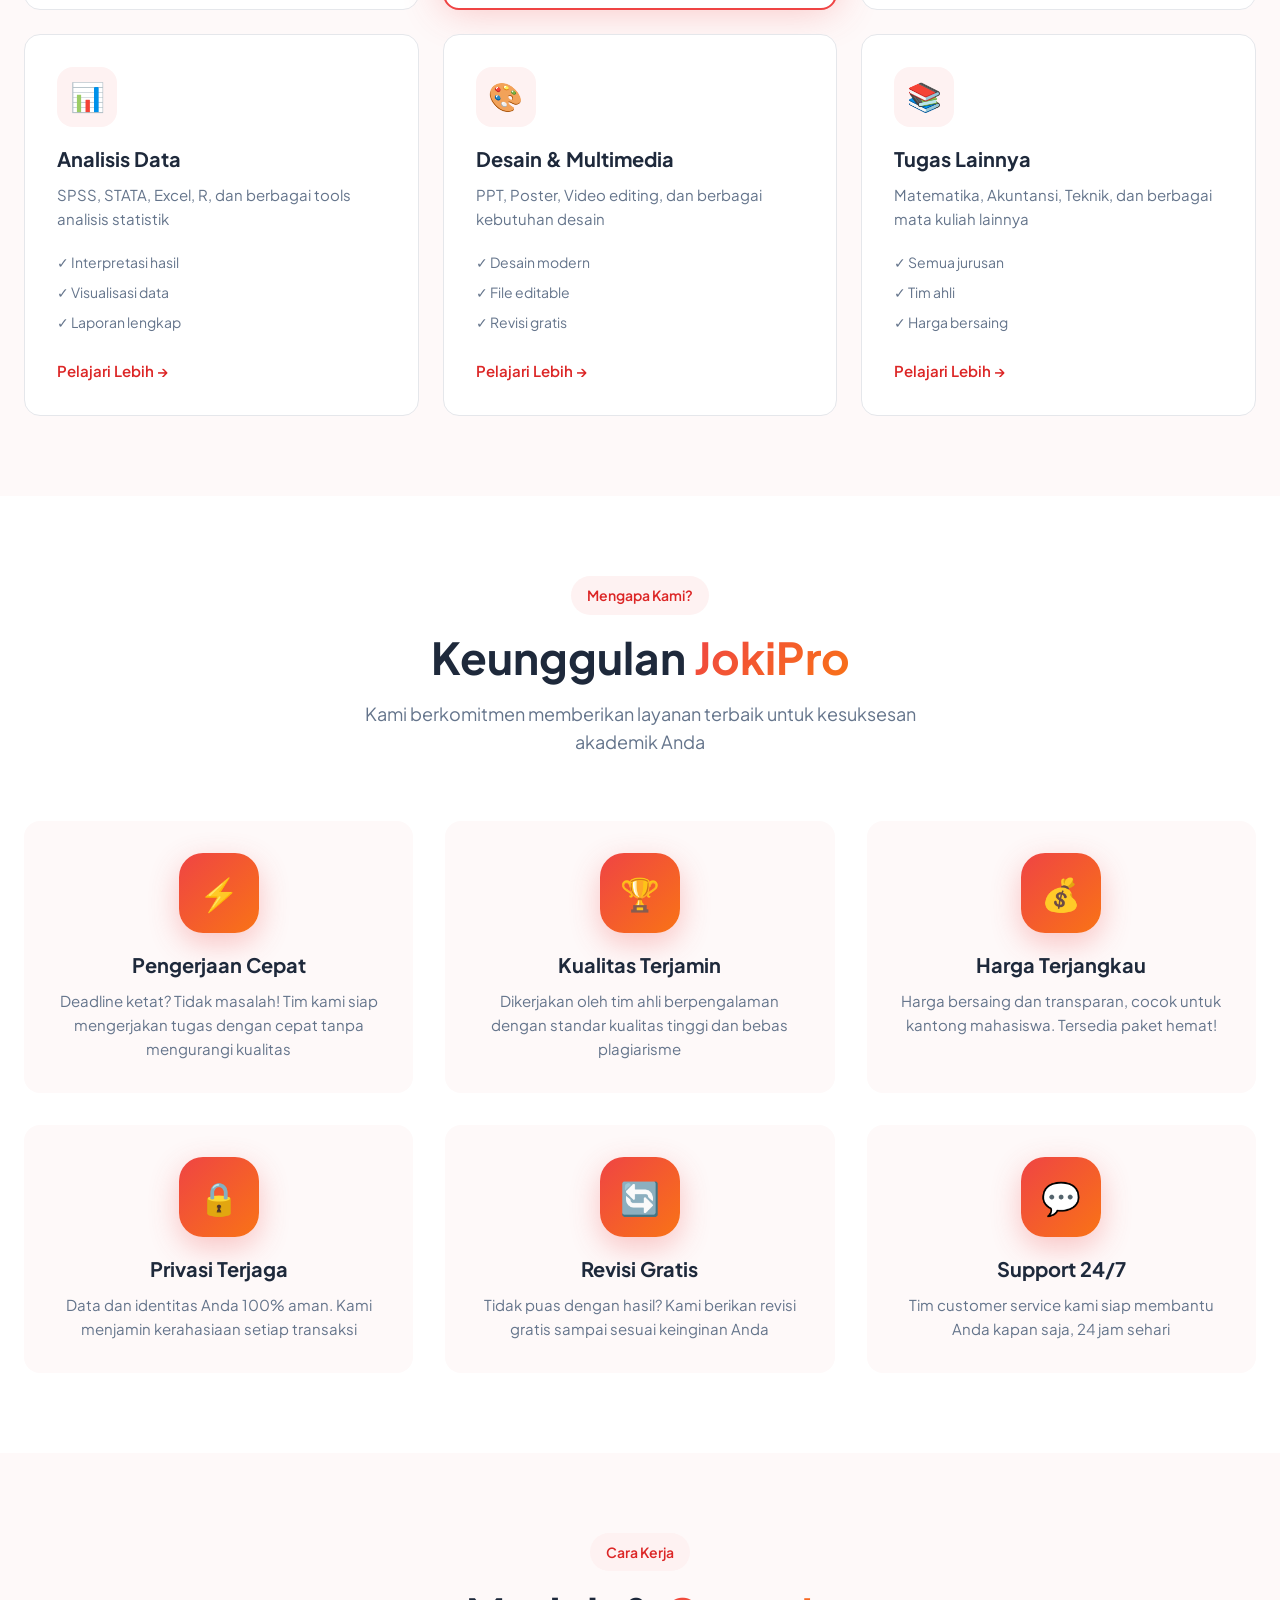
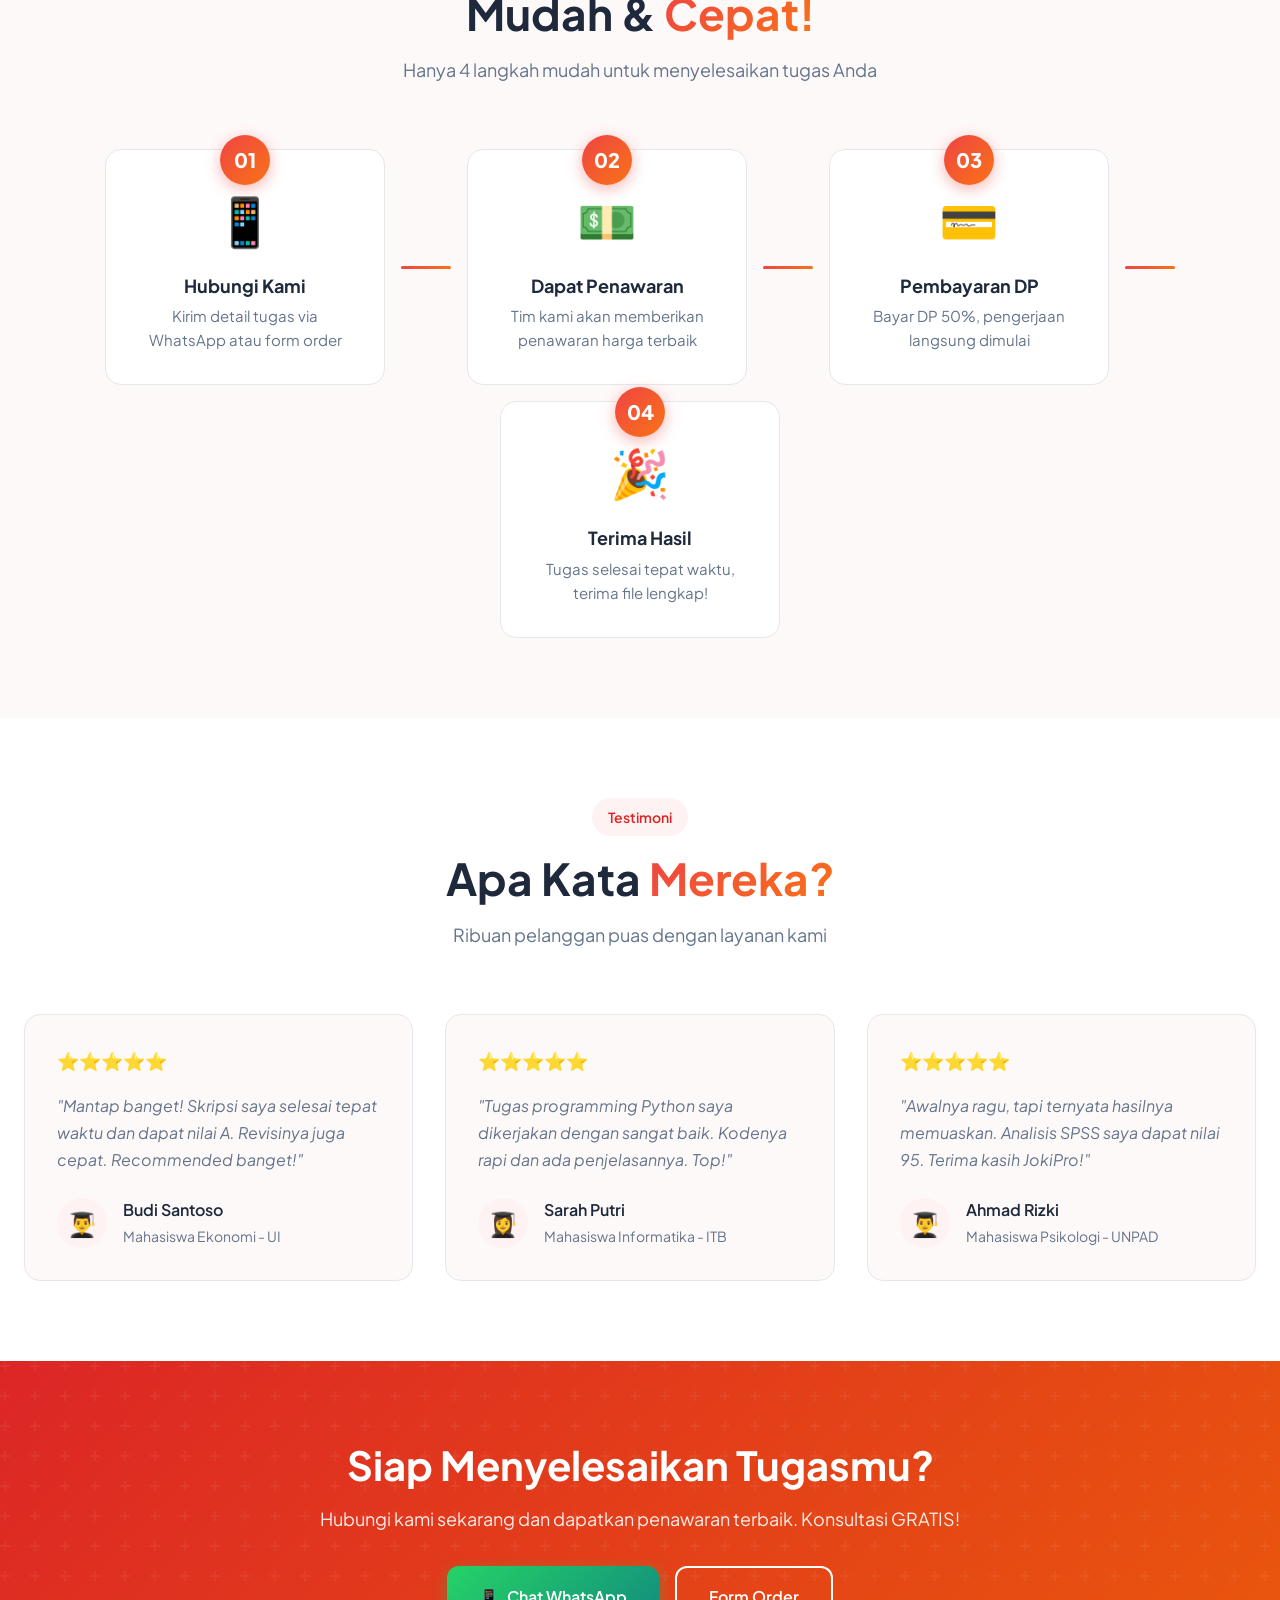
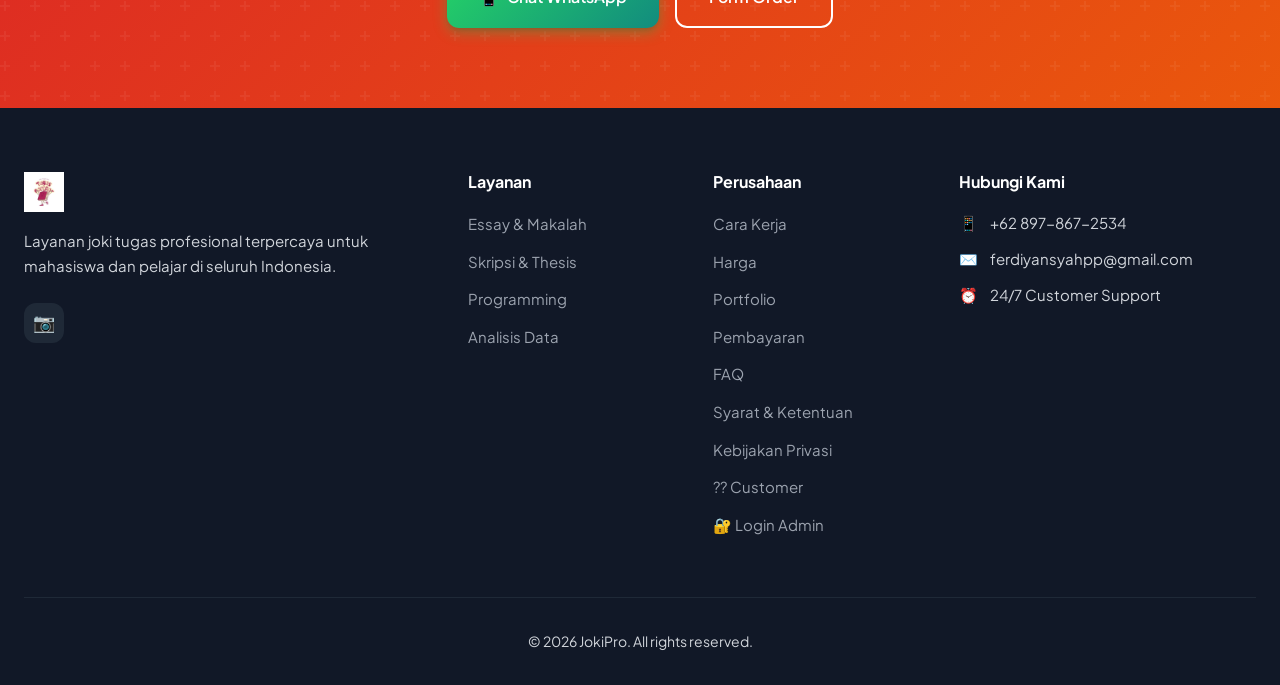
==== commit 6d080b20: "feat: customer login & dashboard, order terlink ke akun" ====
--- a/index.html
+++ b/index.html
@@ -417,6 +417,7 @@
                         <li><a href="#" onclick="showModal('faq'); return false;">FAQ</a></li>
                         <li><a href="#" onclick="showModal('terms'); return false;">Syarat & Ketentuan</a></li>
                         <li><a href="#" onclick="showModal('privacy'); return false;">Kebijakan Privasi</a></li>
+                        <li><a href="customer-login.html">?? Customer</a></li>
                         <li><a href="login.html">🔐 Login Admin</a></li>
                     </ul>
                 </div>
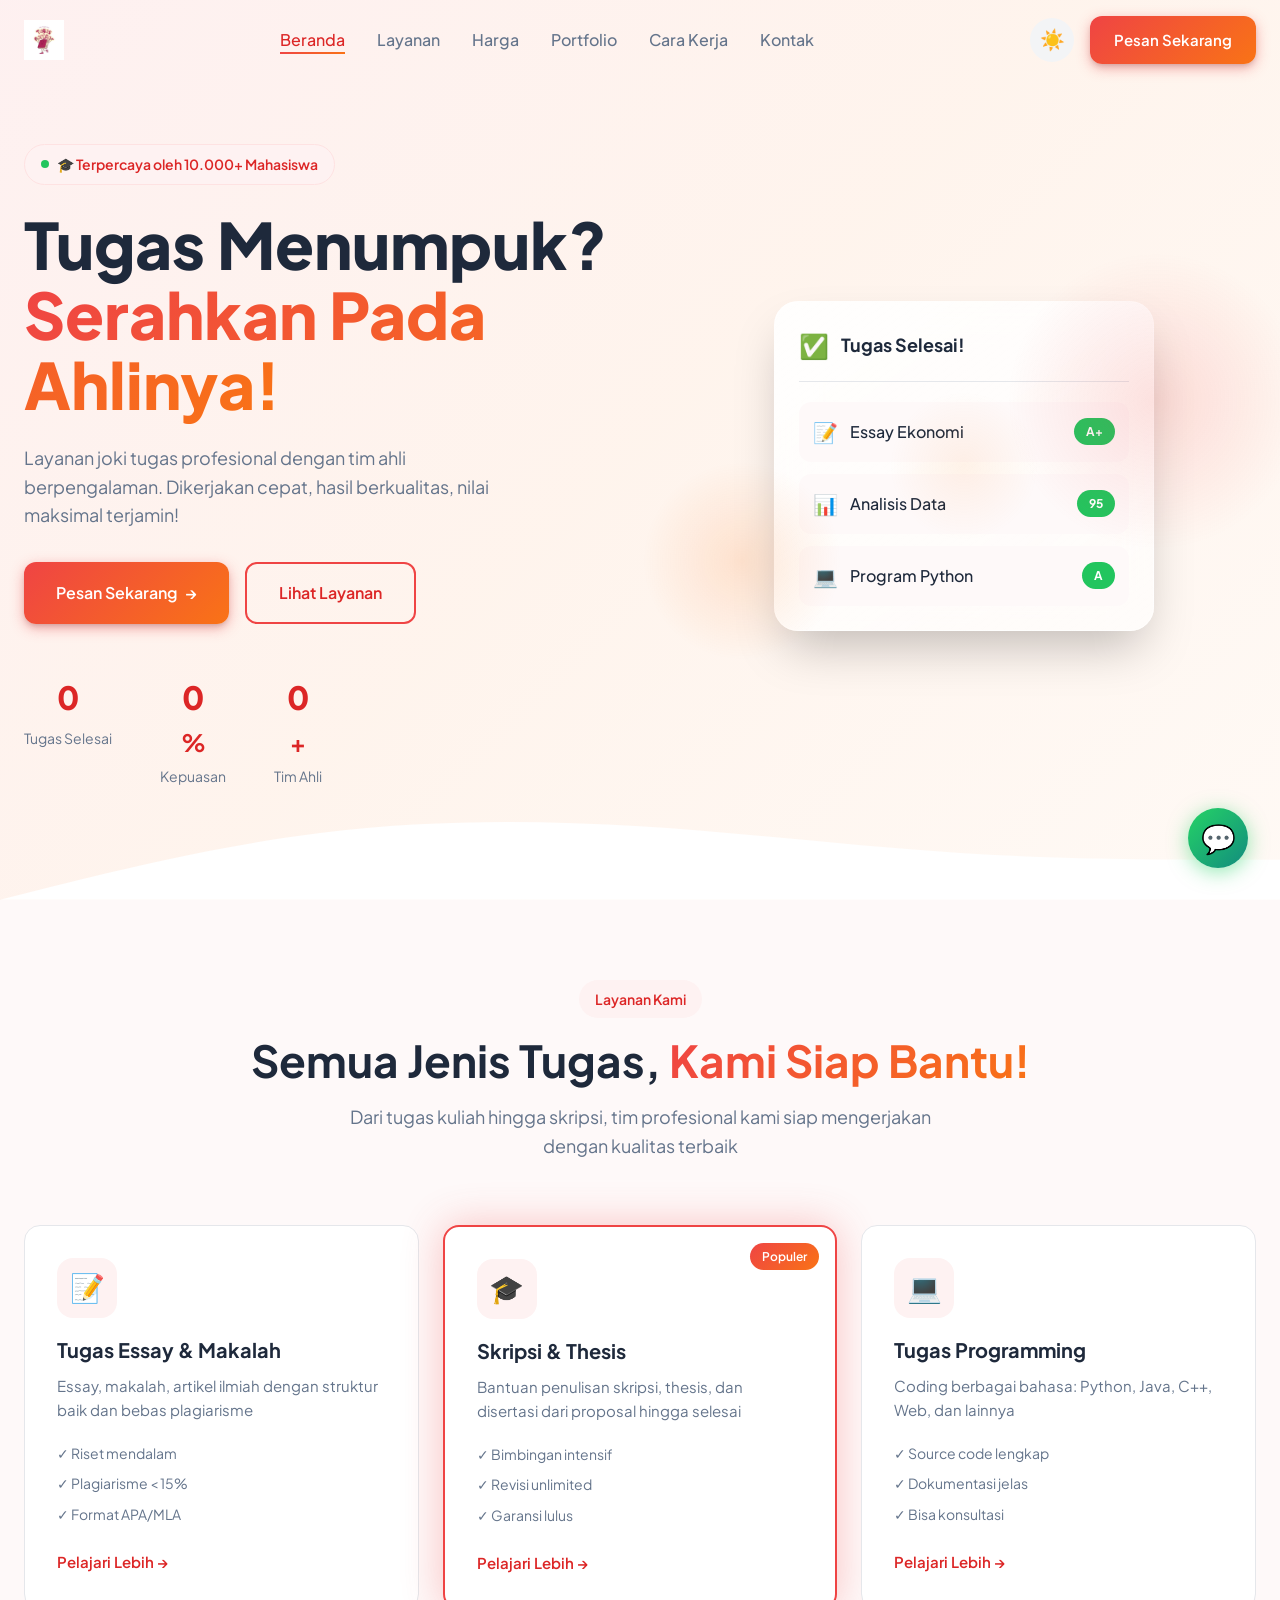
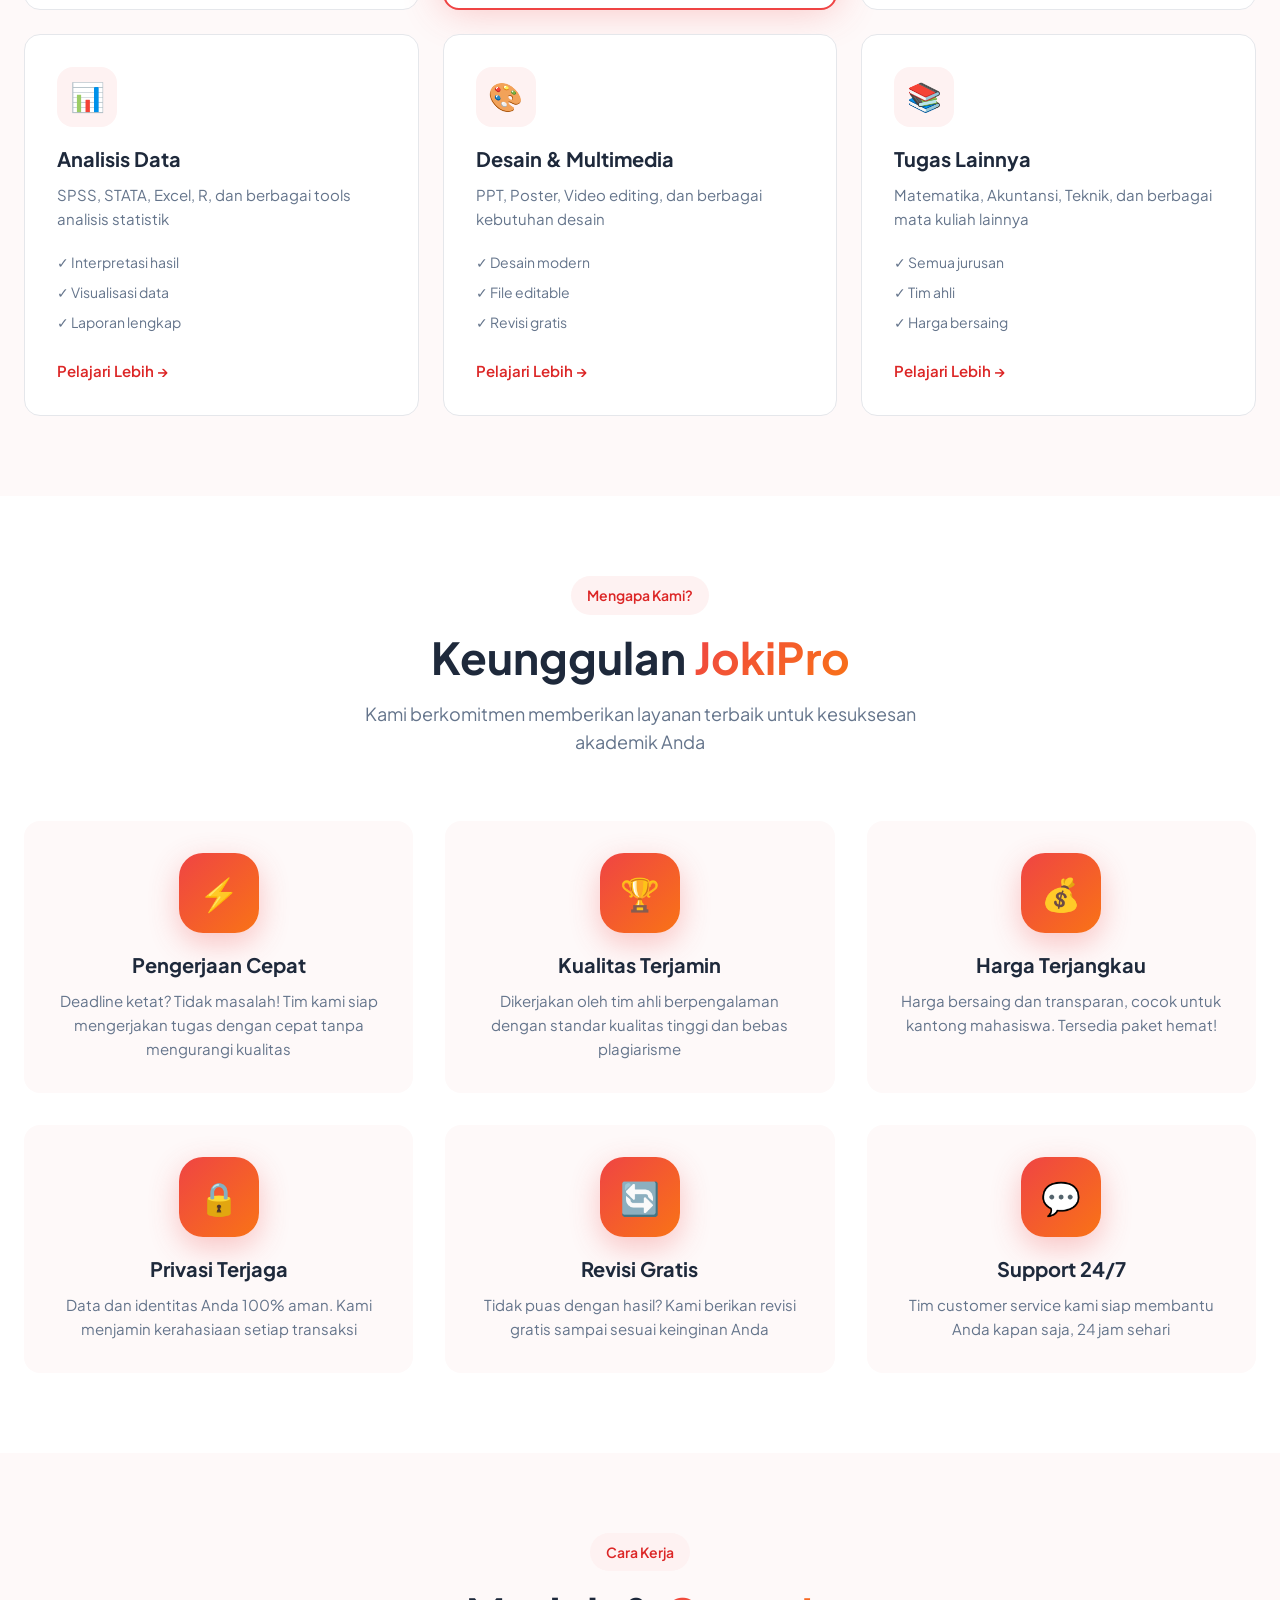
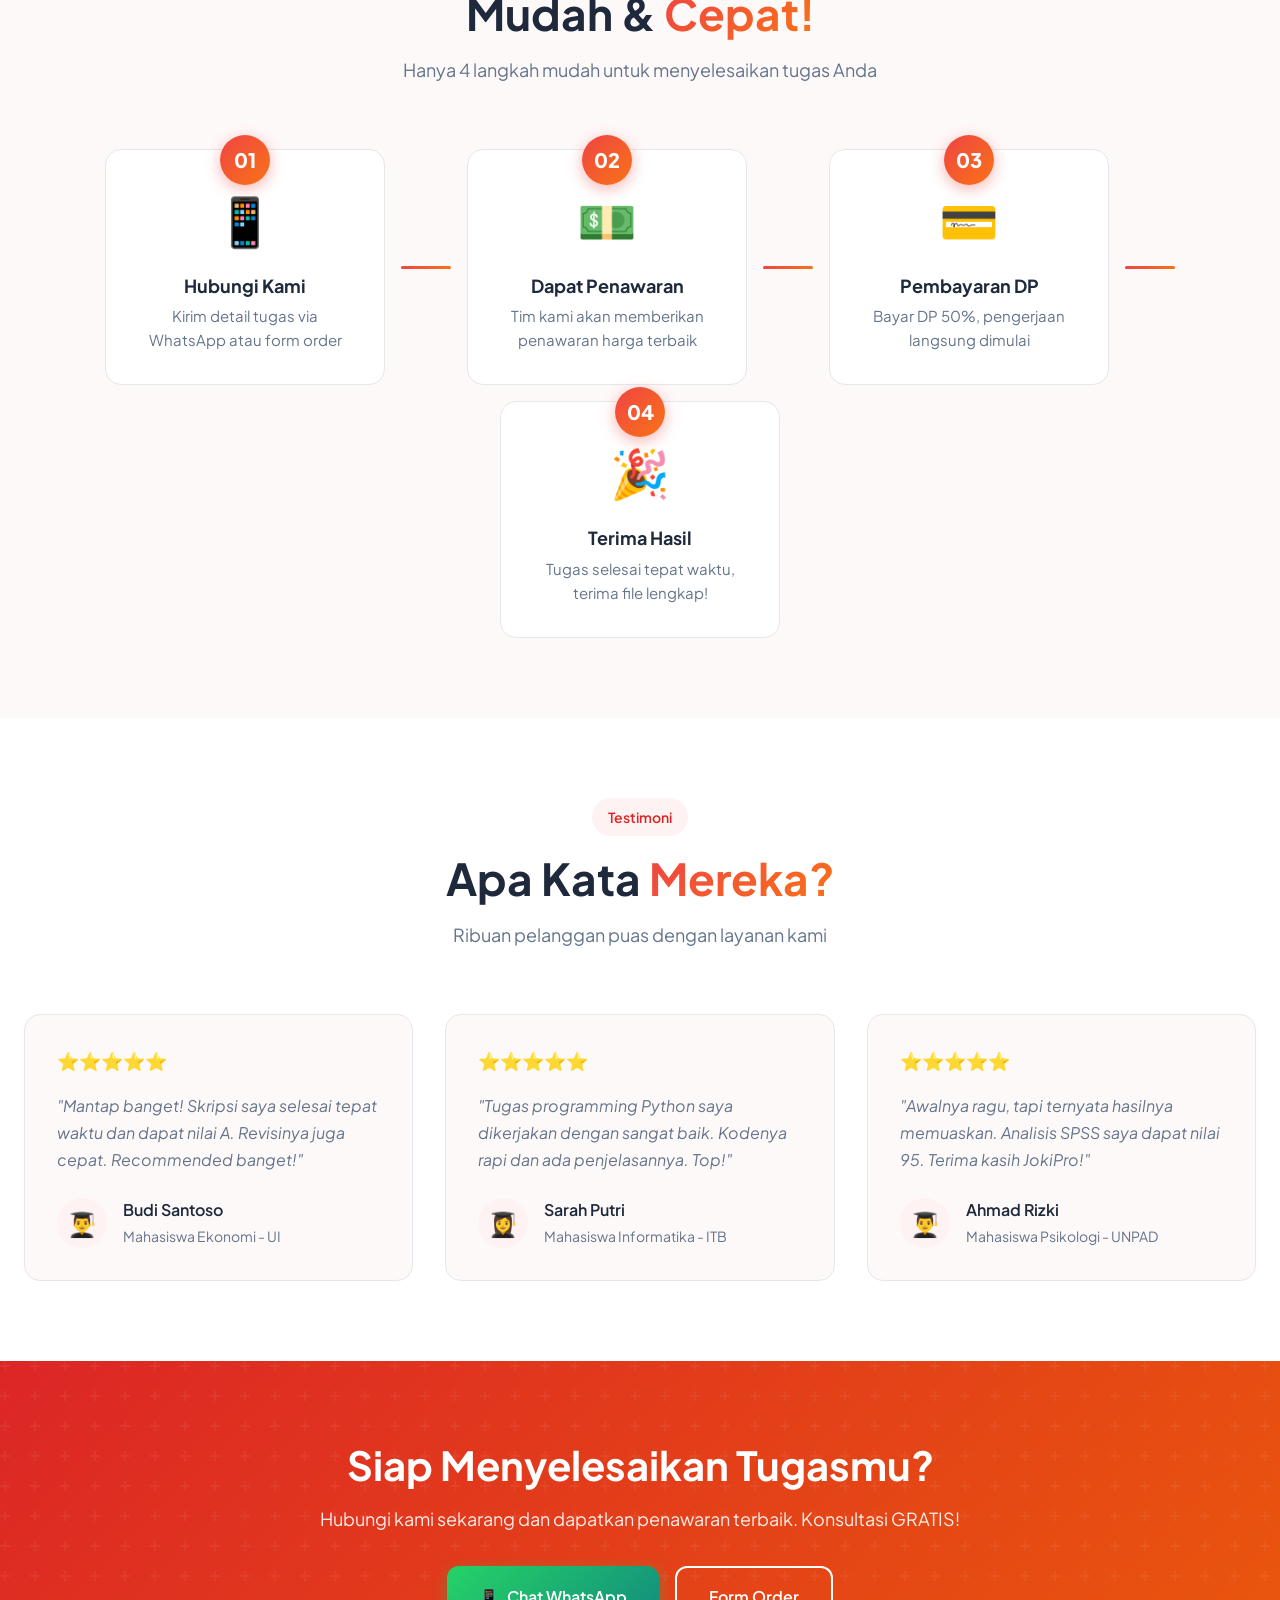
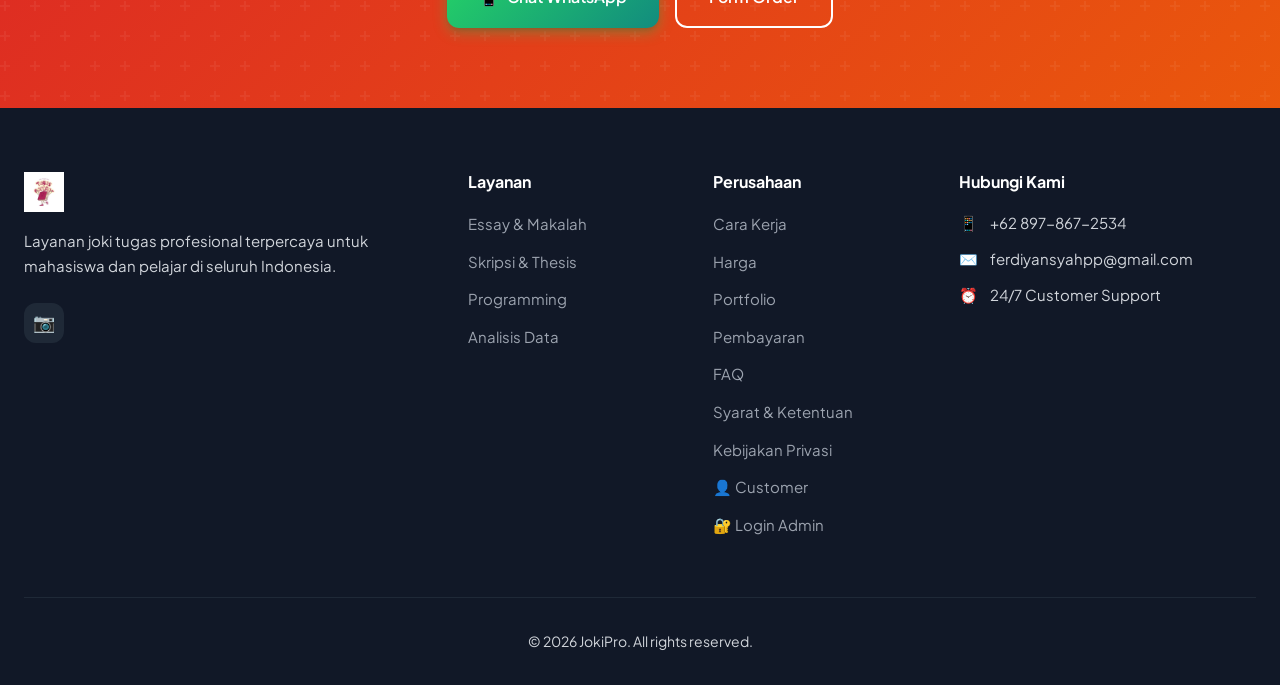
==== commit dbdaebf1: "fix: emoji customer link pake HTML entity" ====
--- a/index.html
+++ b/index.html
@@ -417,7 +417,7 @@
                         <li><a href="#" onclick="showModal('faq'); return false;">FAQ</a></li>
                         <li><a href="#" onclick="showModal('terms'); return false;">Syarat & Ketentuan</a></li>
                         <li><a href="#" onclick="showModal('privacy'); return false;">Kebijakan Privasi</a></li>
-                        <li><a href="customer-login.html">?? Customer</a></li>
+                        <li><a href="customer-login.html">&#x1F464; Customer</a></li>
                         <li><a href="login.html">🔐 Login Admin</a></li>
                     </ul>
                 </div>
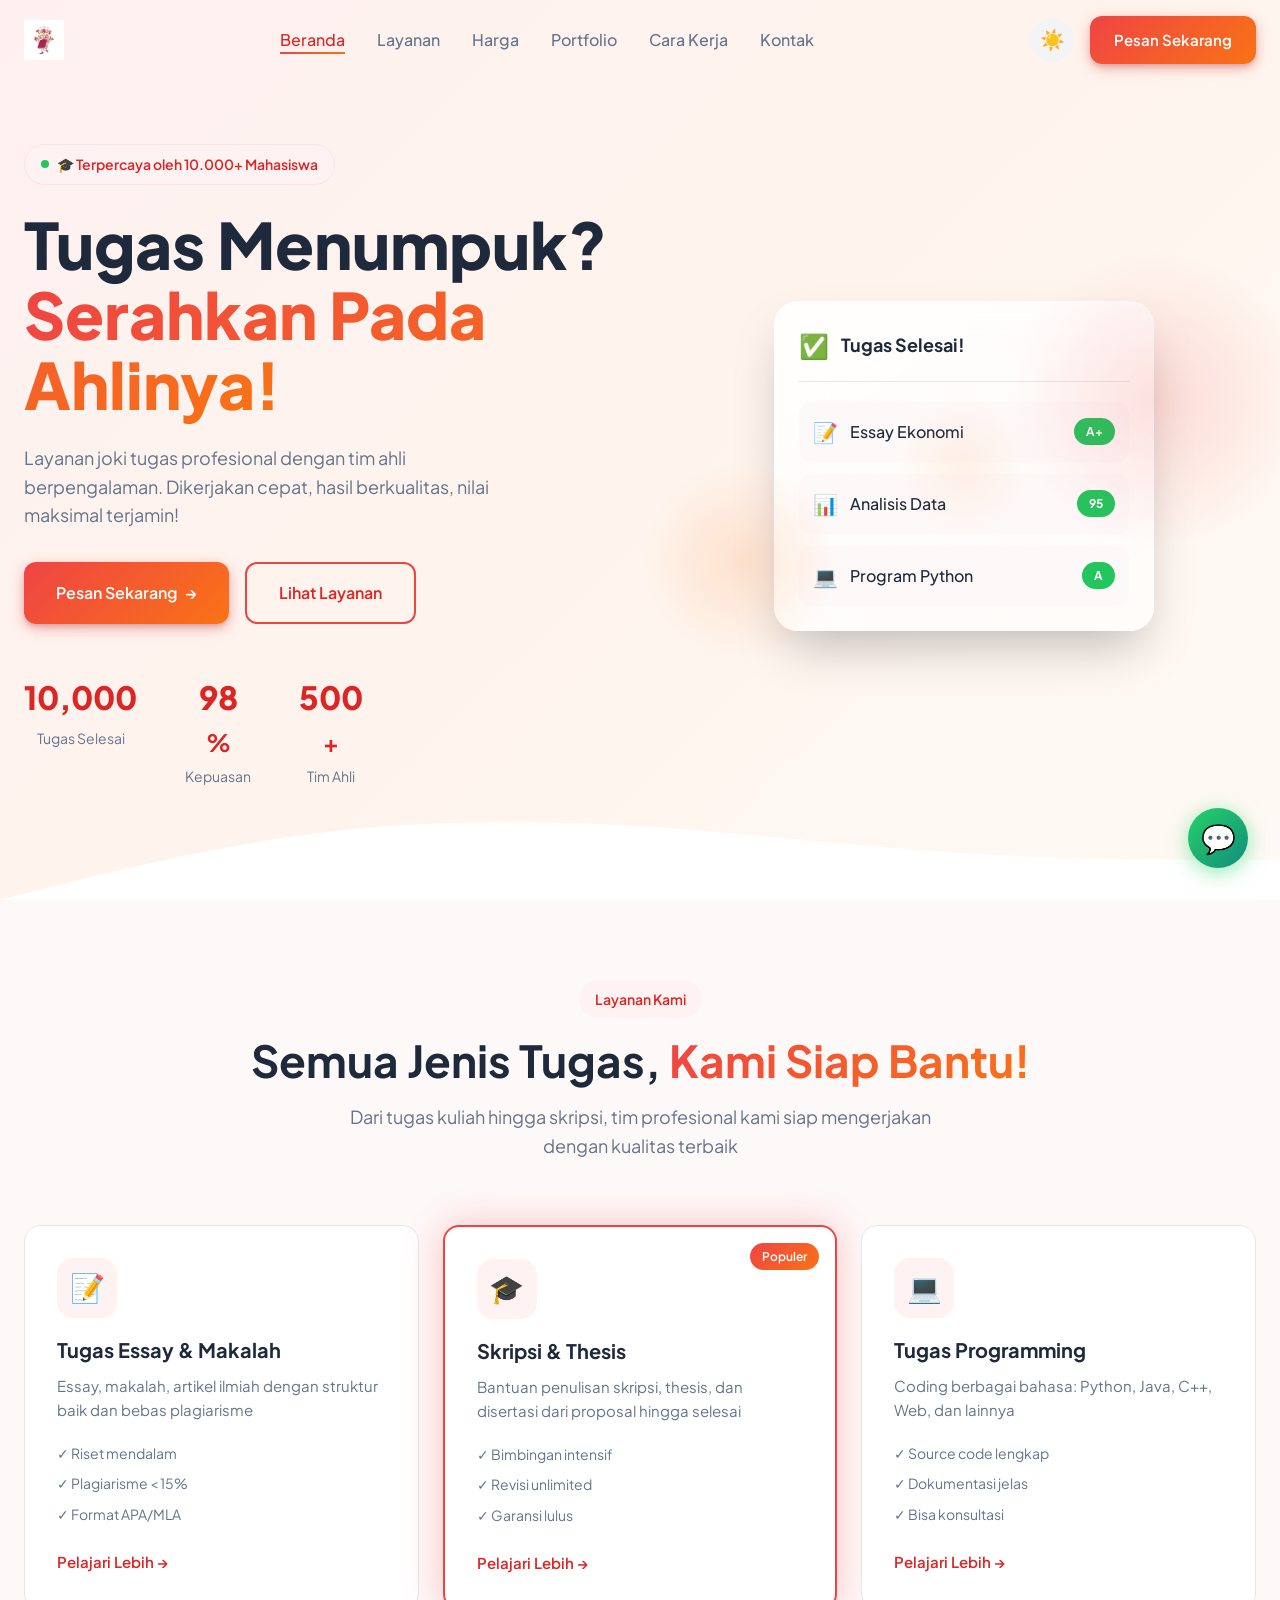
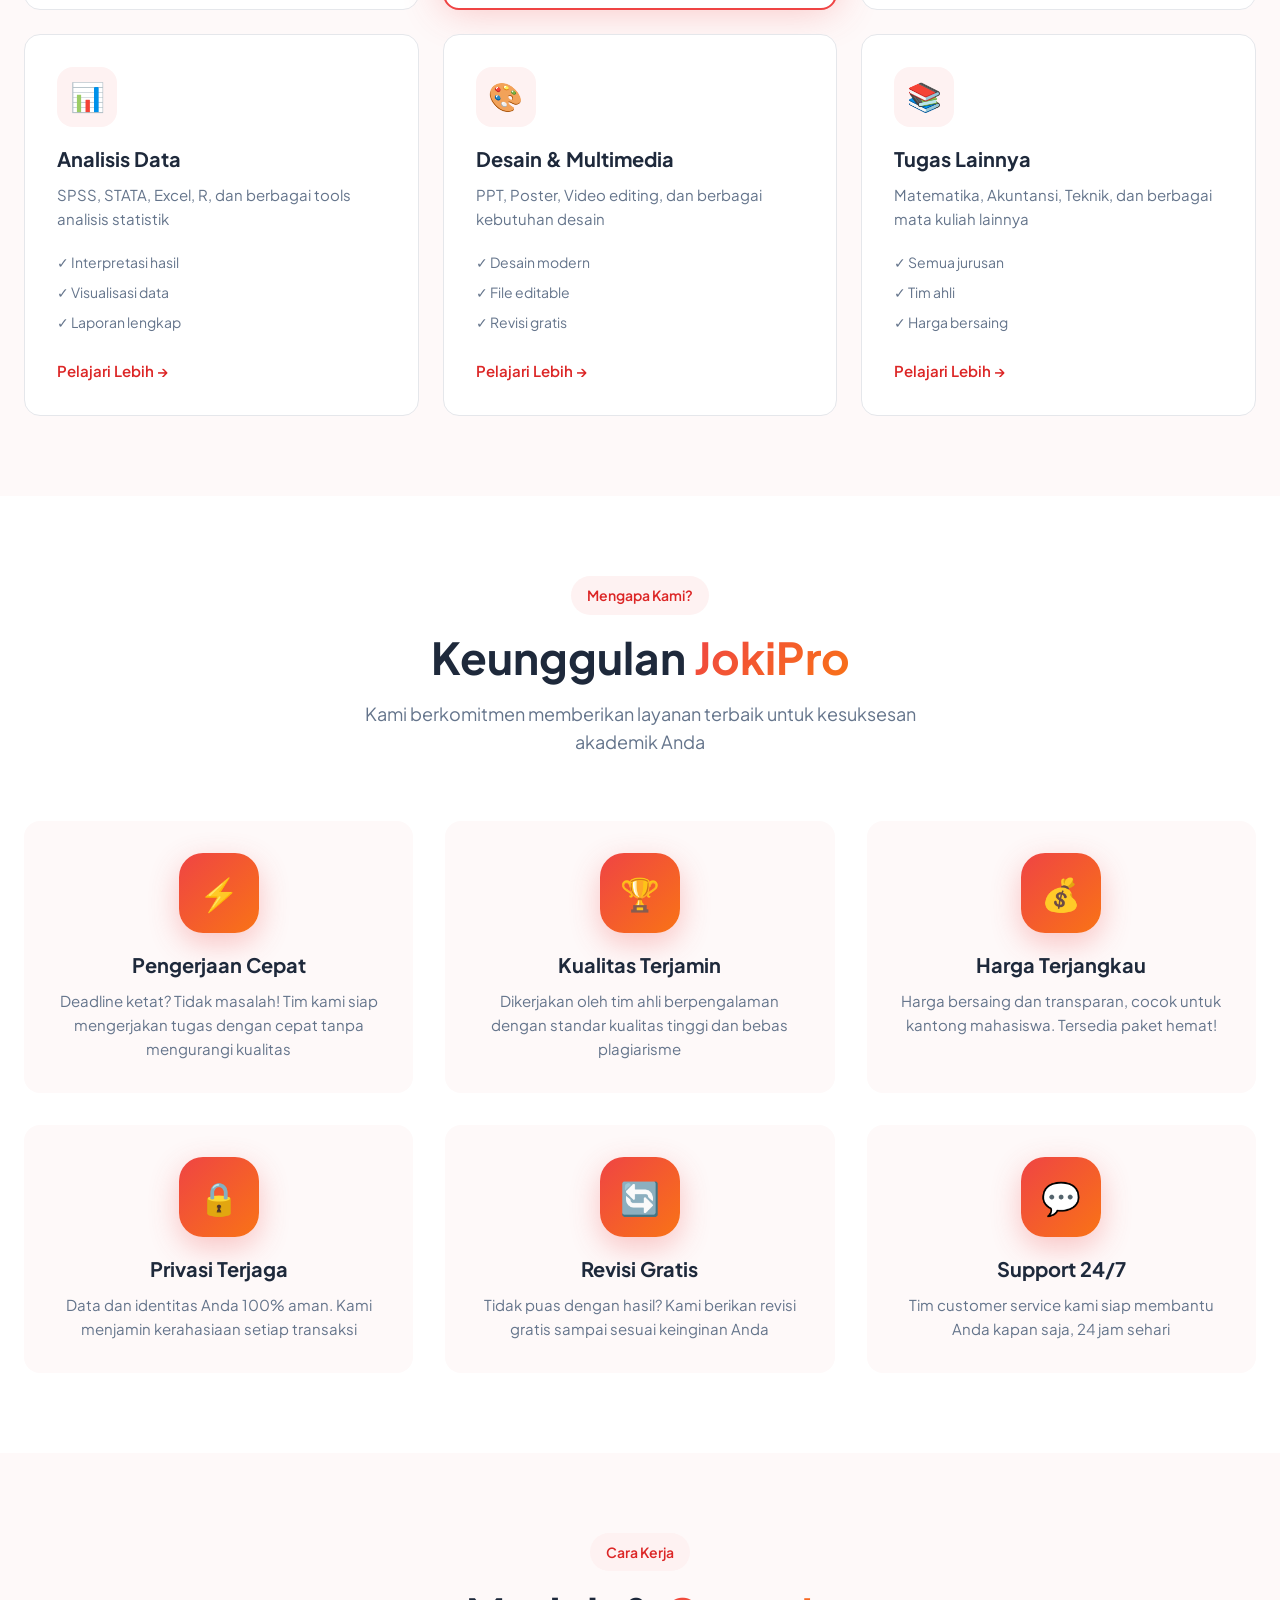
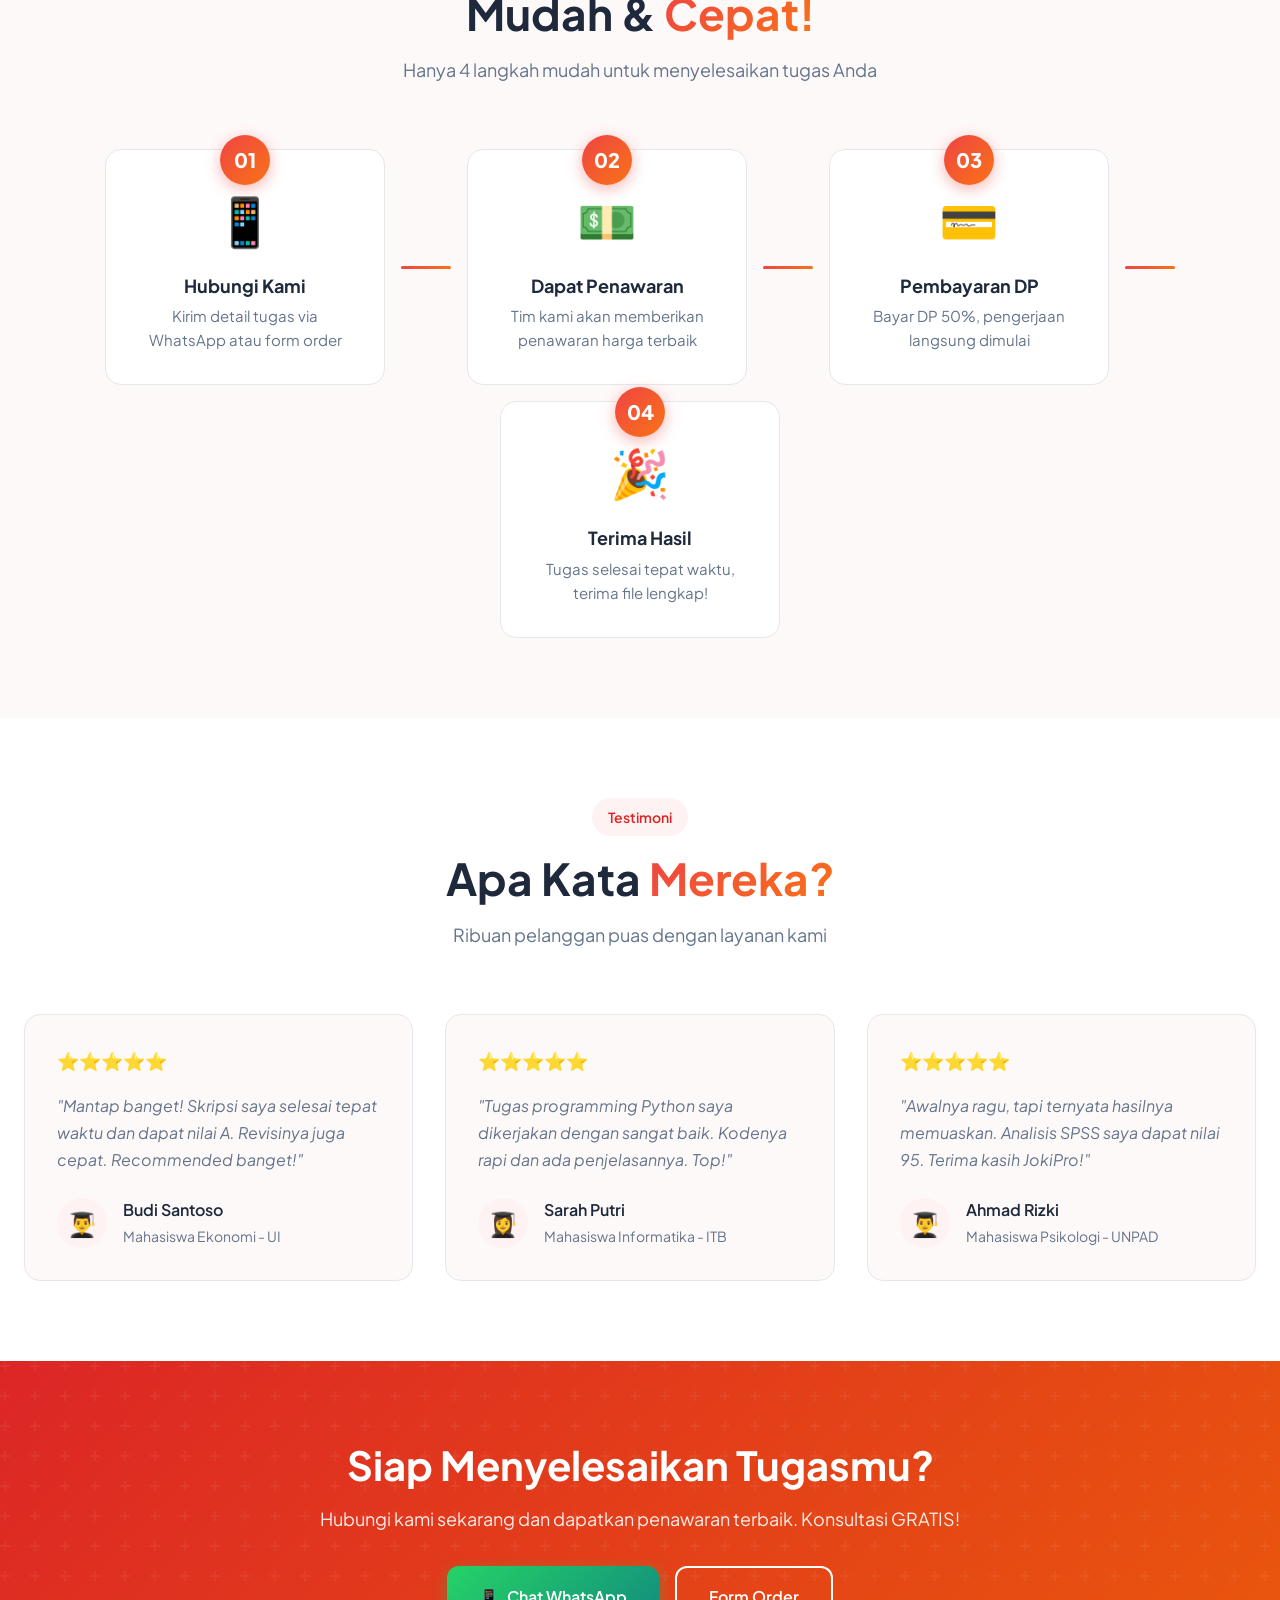
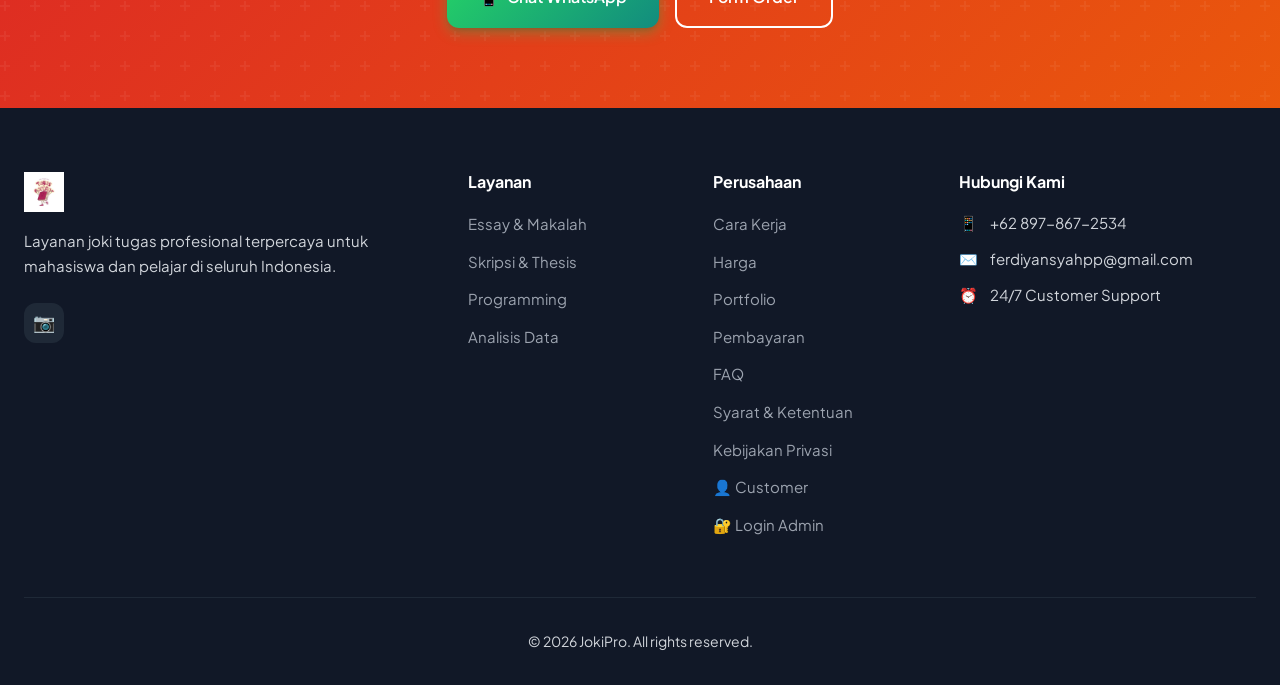
==== commit 6bf79414: "fix: dark mode rusak karena minifier JS, revert ke original js" ====
--- a/index.html
+++ b/index.html
@@ -449,7 +449,7 @@
         <span>💬</span>
     </a>
 
-    <script src="js/main.min.js"></script>
+    <script src="js/main.js"></script>
     <script>
         // Mobile menu overlay
         (function() {
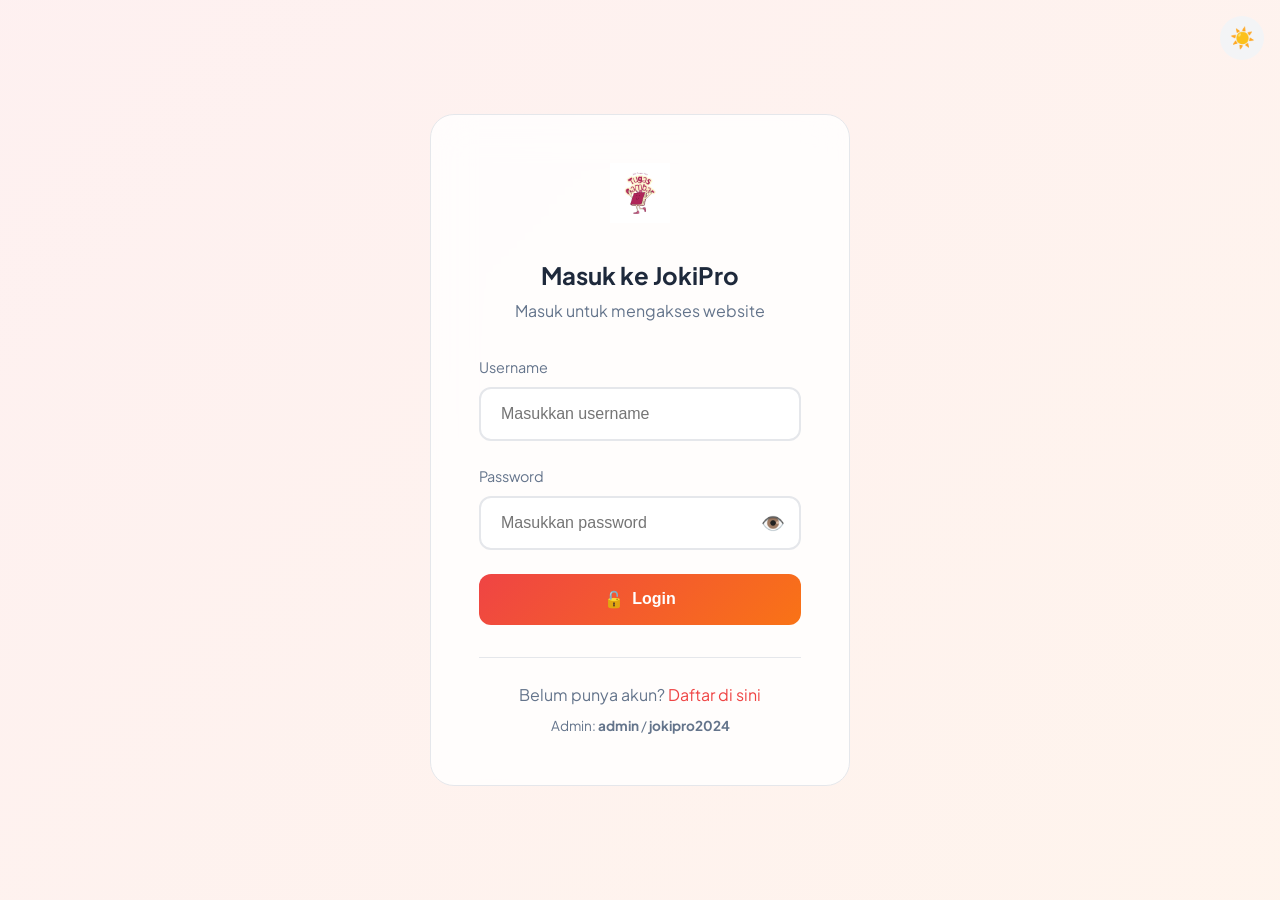
==== commit dd276fcf: "feat: landing page login gate, login.html terima admin & customer" ====
--- a/index.html
+++ b/index.html
@@ -4,6 +4,12 @@
 <head>
     <meta charset="UTF-8">
     <meta name="viewport" content="width=device-width, initial-scale=1.0">
+    <script>
+        if (sessionStorage.getItem('jokipro_admin_auth') !== 'true' &&
+            sessionStorage.getItem('jokipro_customer_auth') !== 'true') {
+            window.location.href = 'login.html';
+        }
+    </script>
     <meta name="description"
         content="JokiPro - Layanan Joki Tugas Profesional untuk Mahasiswa dan Pelajar. Tugas Selesai, Nilai Maksimal!">
     <meta name="keywords" content="joki tugas, jasa tugas, bantuan tugas, tugas kuliah, tugas sekolah">
